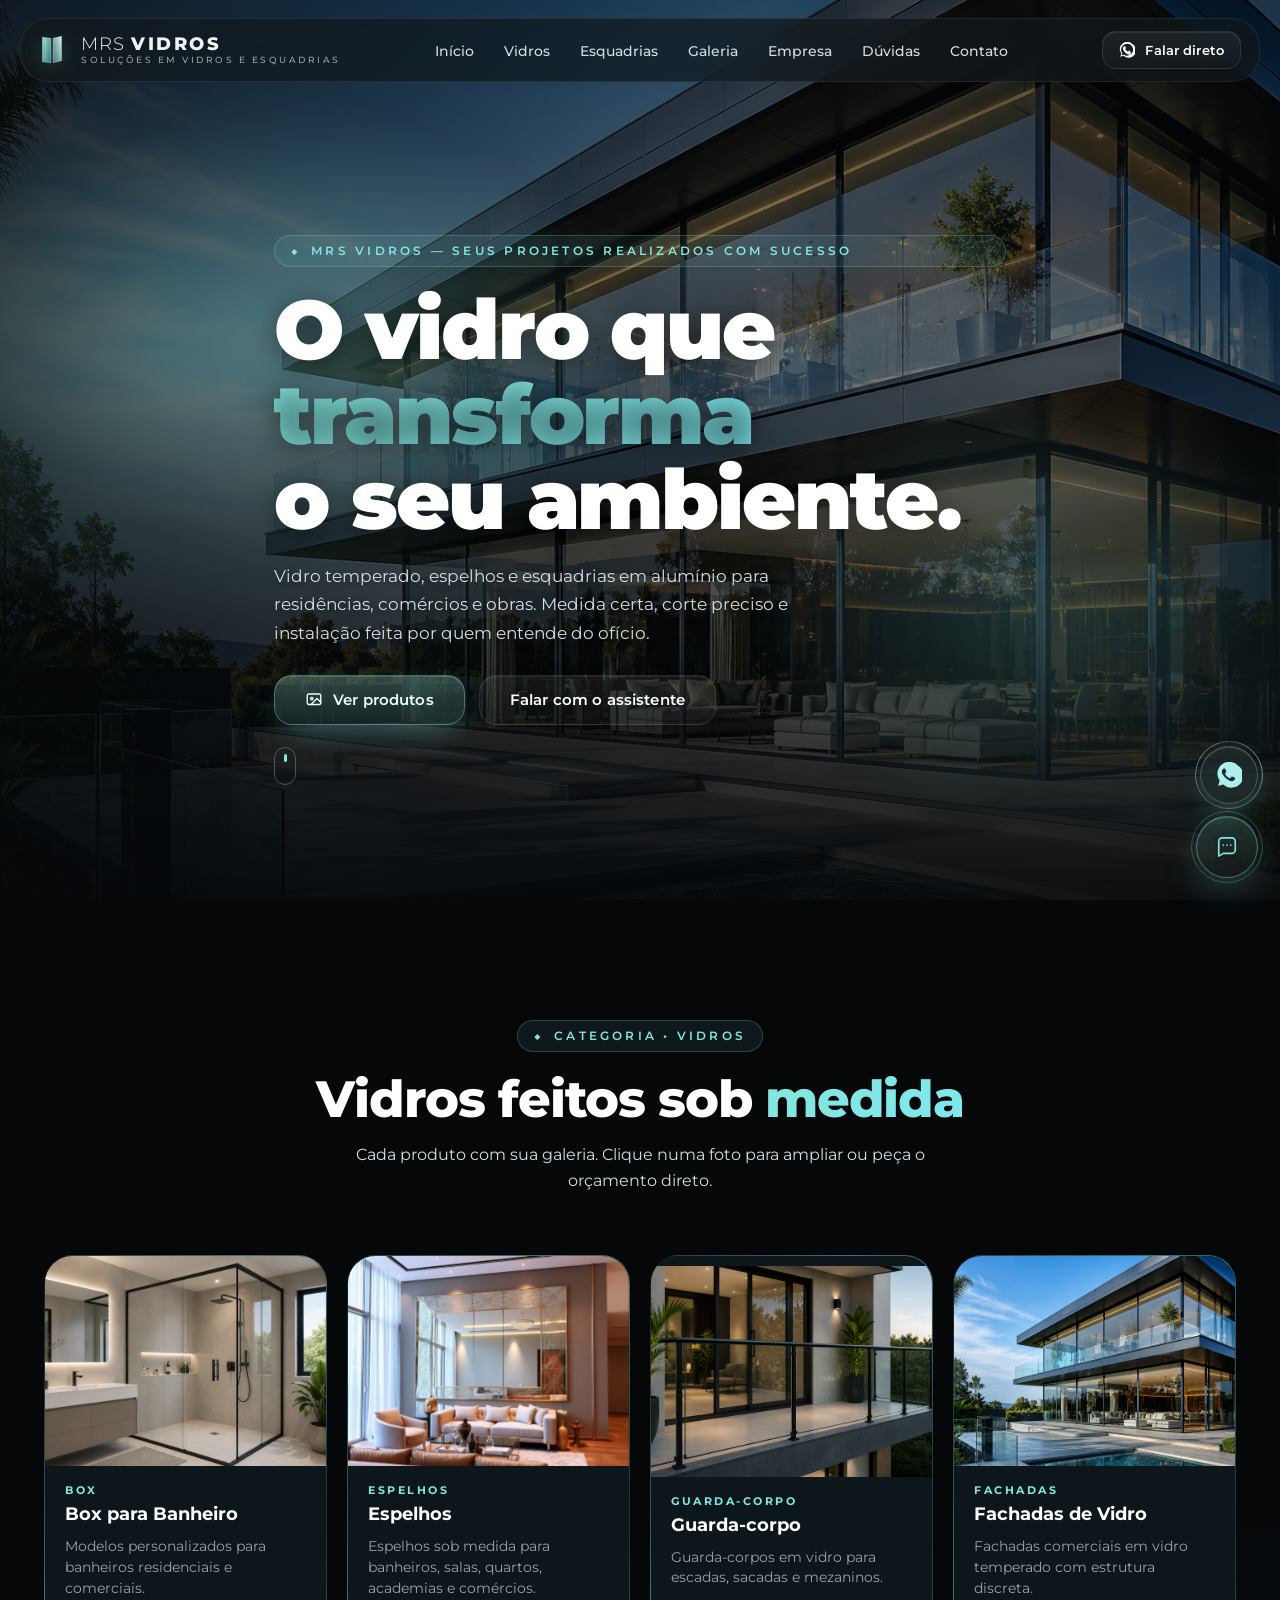
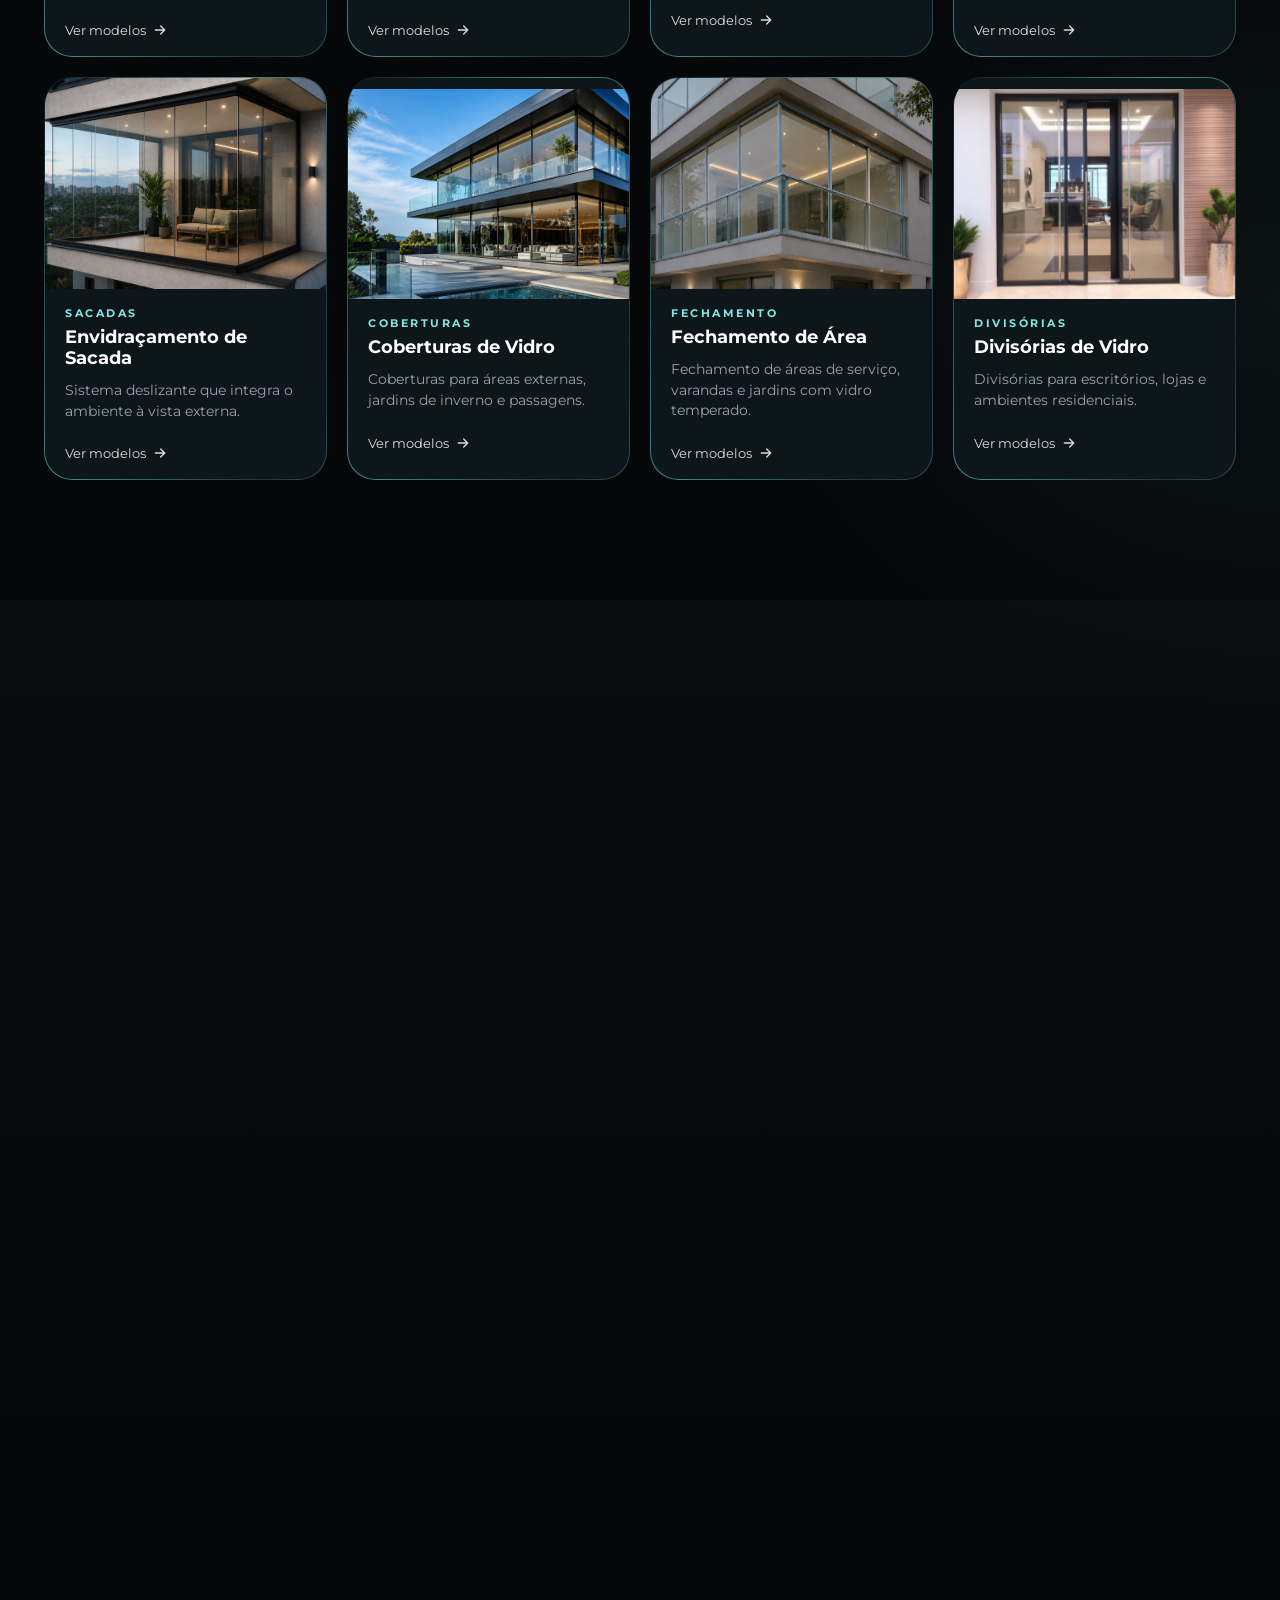
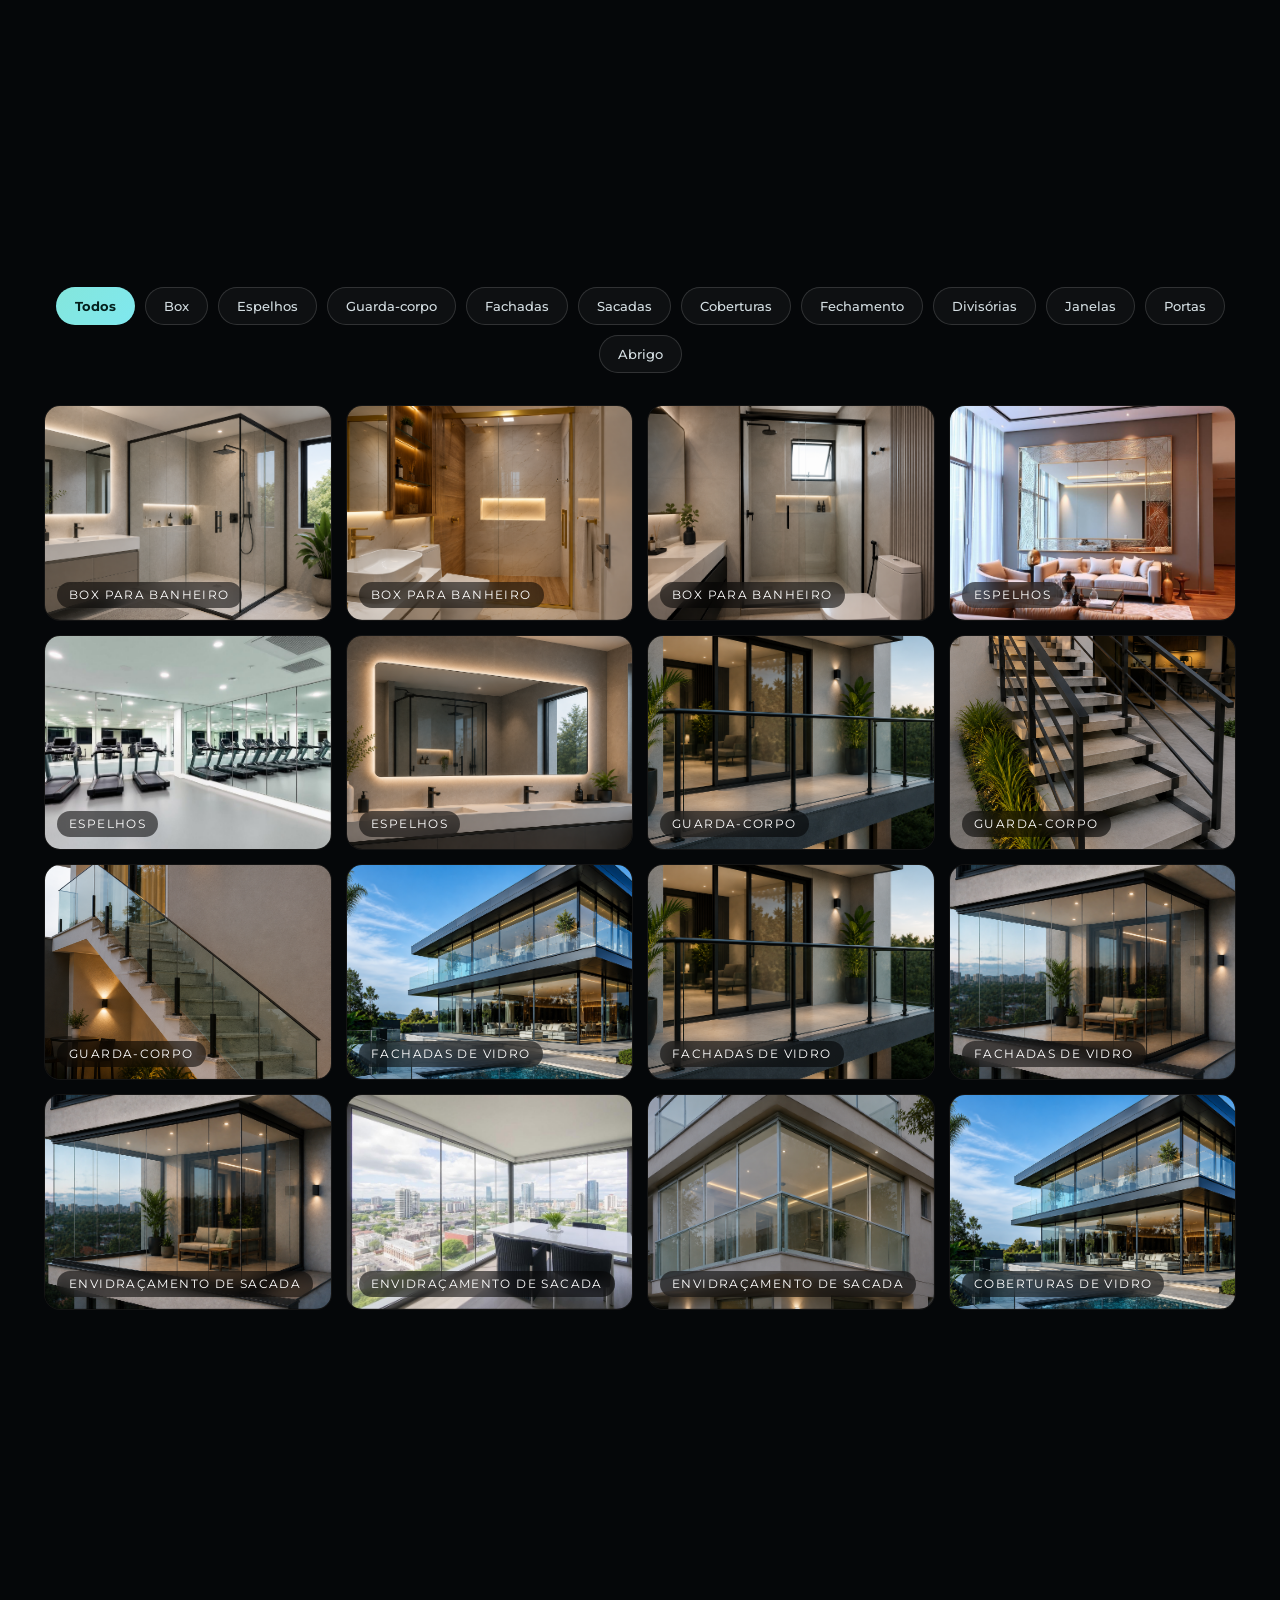
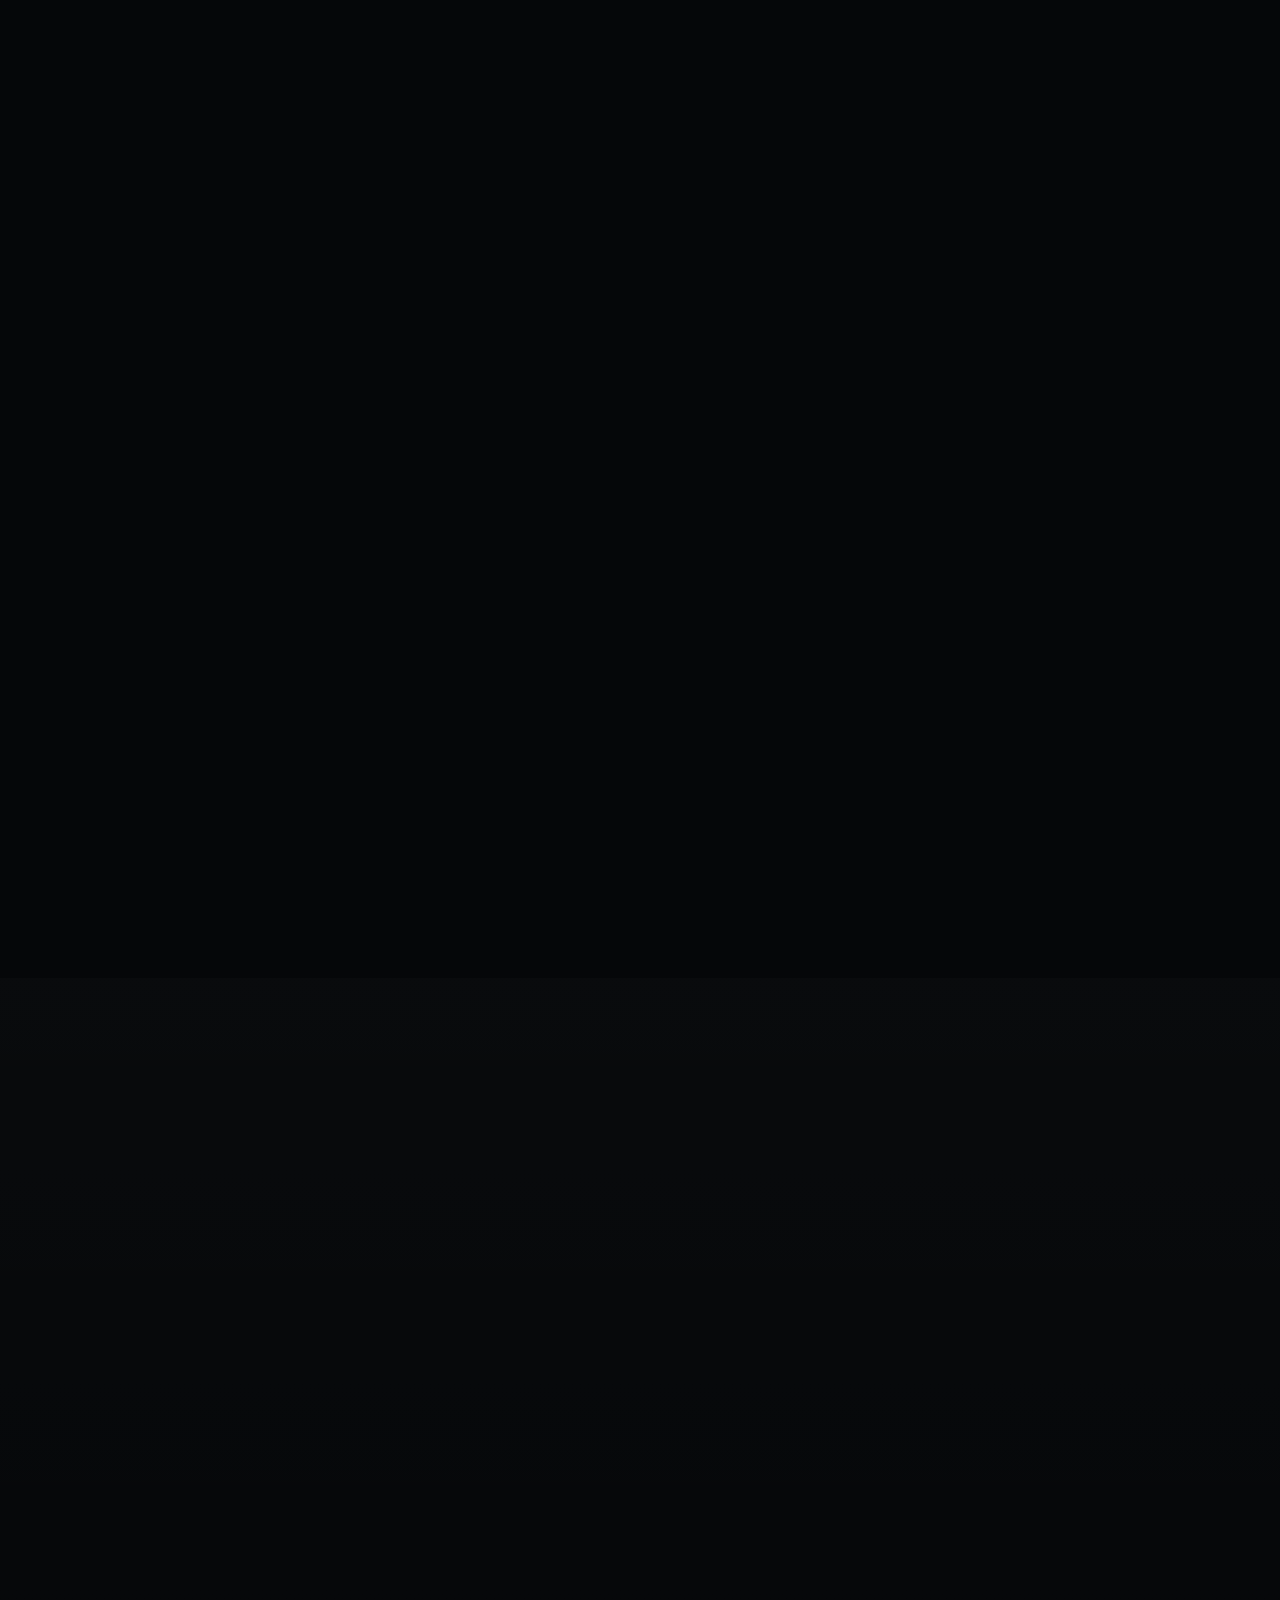
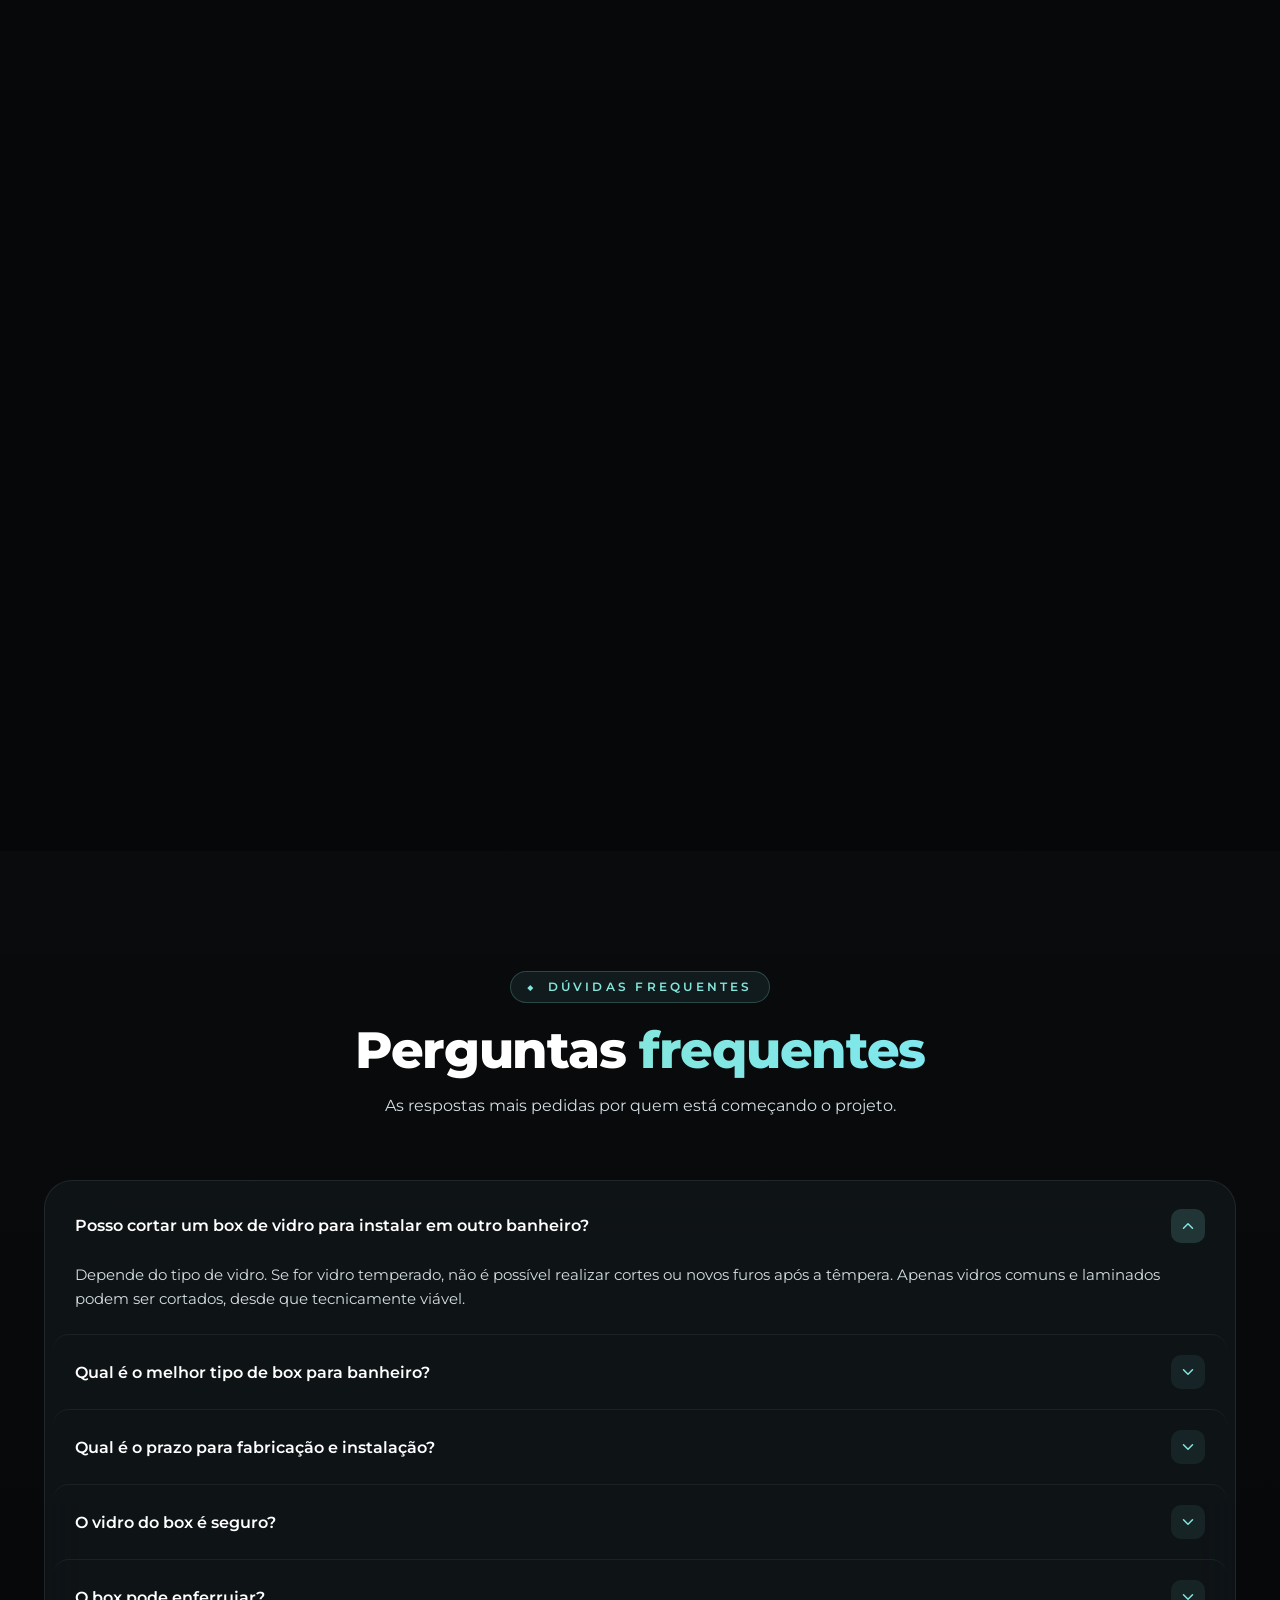
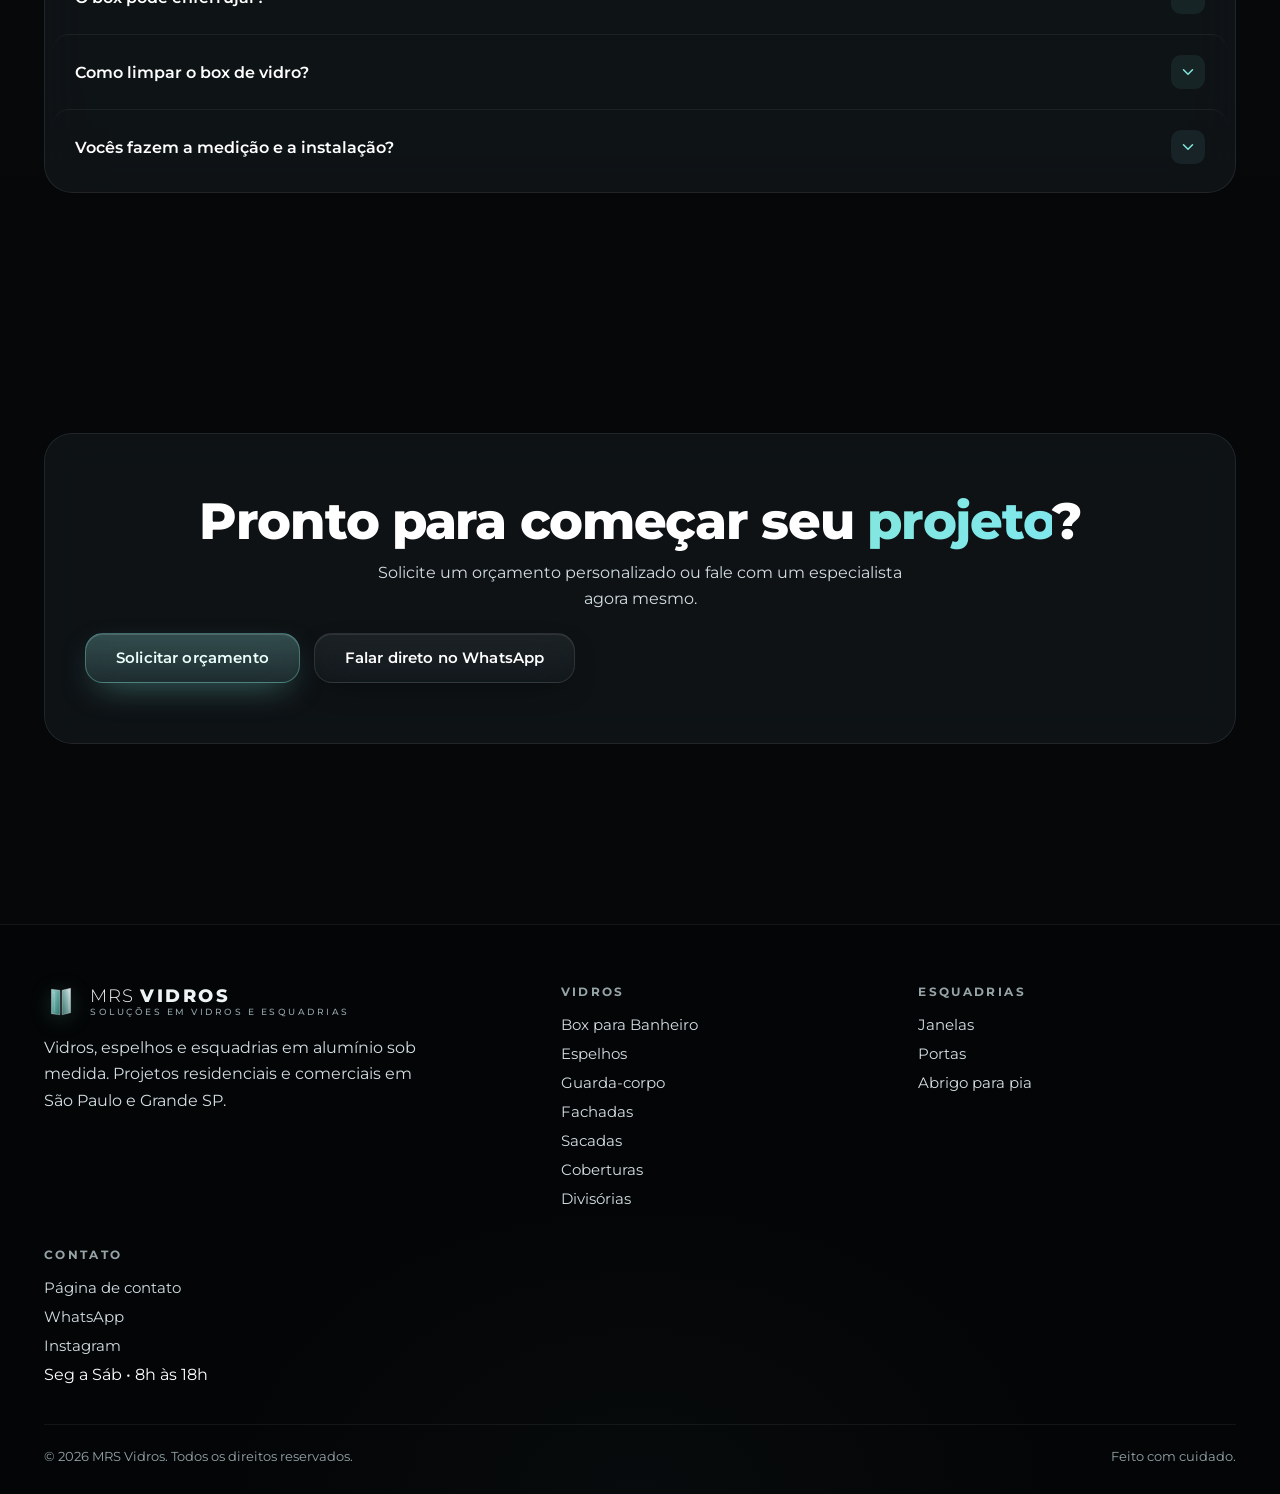
==== index.html @ 307477af "Add files via upload" ====
<!doctype html>
<html lang="pt-BR">
<head>
  <meta charset="utf-8" />
  <meta name="viewport" content="width=device-width,initial-scale=1" />
  <meta name="theme-color" content="#050709" />
  <title>MRS Vidros — Vidros, Espelhos e Esquadrias sob Medida em SP</title>
  <meta name="description" content="MRS Vidros: box de banheiro, espelhos, guarda-corpo, fachadas, sacadas, coberturas, janelas, portas e abrigo para pia. Vidro temperado e alumínio sob medida em São Paulo e Grande SP." />
  <link rel="canonical" href="/" />
  <meta name="robots" content="index,follow" />

  <!-- Open Graph -->
  <meta property="og:type" content="website" />
  <meta property="og:title" content="MRS Vidros — Vidros e Esquadrias sob Medida" />
  <meta property="og:description" content="Box, espelhos, guarda-corpo, fachadas, sacadas, coberturas, janelas, portas e abrigo para pia. Vidro temperado e alumínio sob medida em SP." />
  <meta property="og:image" content="imagens/hero.jpg" />
  <meta property="og:site_name" content="MRS Vidros" />
  <meta property="og:locale" content="pt_BR" />
  <meta name="twitter:card" content="summary_large_image" />
  <meta name="twitter:title" content="MRS Vidros — Vidros e Esquadrias sob Medida" />
  <meta name="twitter:description" content="Vidro temperado e alumínio sob medida em São Paulo." />
  <meta name="twitter:image" content="imagens/hero.jpg" />

  <link rel="preconnect" href="https://fonts.googleapis.com" />
  <link rel="preconnect" href="https://fonts.gstatic.com" crossorigin />
  <link href="https://fonts.googleapis.com/css2?family=Montserrat:wght@300;400;500;600;700;800;900&display=swap" rel="stylesheet" />
  <link rel="stylesheet" href="style.css" />

  <!-- Schema.org -->
  <script type="application/ld+json">
  {
    "@context": "https://schema.org",
    "@type": "LocalBusiness",
    "@id": "https://mrsvidros.com.br/#business",
    "name": "MRS Vidros",
    "image": "imagens/hero.jpg",
    "description": "Vidraçaria especializada em vidros temperados, espelhos e esquadrias de alumínio sob medida.",
    "url": "https://mrsvidros.com.br/",
    "telephone": "+5511981303415",
    "priceRange": "$$",
    "areaServed": [{"@type":"City","name":"São Paulo"},{"@type":"AdministrativeArea","name":"Grande São Paulo"}],
    "address": {"@type":"PostalAddress","addressLocality":"São Paulo","addressRegion":"SP","addressCountry":"BR"},
    "openingHoursSpecification": [{
      "@type":"OpeningHoursSpecification",
      "dayOfWeek":["Monday","Tuesday","Wednesday","Thursday","Friday","Saturday"],
      "opens":"08:00","closes":"18:00"
    }],
    "sameAs": ["https://www.instagram.com/vidracariamrsvidros/"]
  }
  </script>
</head>
<body>
  <!-- SVG logo reutilizável -->
  <svg width="0" height="0" style="position:absolute" aria-hidden="true">
    <defs>
      <linearGradient id="lg-glass-a" x1="0" y1="0" x2="1" y2="1">
        <stop offset="0" stop-color="#b9f0ea" stop-opacity=".9"/>
        <stop offset="1" stop-color="#4fc9bd" stop-opacity=".55"/>
      </linearGradient>
      <linearGradient id="lg-glass-b" x1="1" y1="0" x2="0" y2="1">
        <stop offset="0" stop-color="#eaf6f5" stop-opacity=".95"/>
        <stop offset="1" stop-color="#84e6dc" stop-opacity=".45"/>
      </linearGradient>
      <symbol id="mrs-mark" viewBox="0 0 64 64">
        <path d="M14 8 L30 10 L30 56 L14 54 Z" fill="url(#lg-glass-a)" stroke="rgba(255,255,255,.55)" stroke-width="1"/>
        <path d="M34 10 L50 6 L50 52 L34 56 Z" fill="url(#lg-glass-b)" stroke="rgba(255,255,255,.55)" stroke-width="1"/>
        <path d="M17 14 L20 14 L20 50" stroke="rgba(255,255,255,.35)" stroke-width="1" fill="none"/>
        <path d="M45 12 L47 12 L47 48" stroke="rgba(255,255,255,.35)" stroke-width="1" fill="none"/>
      </symbol>
    </defs>
  </svg>

  <!-- HEADER -->
  <header class="header" id="header">
    <div class="nav glass">
      <a href="#inicio" class="logo" aria-label="MRS Vidros - início">
        <svg class="logo-mark" width="34" height="34" aria-hidden="true"><use href="#mrs-mark"/></svg>
        <span class="logo-text">
          <span class="logo-main">MRS <span class="logo-strong">VIDROS</span></span>
          <span class="logo-sub">Soluções em vidros e esquadrias</span>
        </span>
      </a>
<nav aria-label="Navegação principal">
      <ul class="nav-links">
        <li><a href="#inicio">Início</a></li>
        <li><a href="#vidros">Vidros</a></li>
        <li><a href="#esquadrias">Esquadrias</a></li>
        <li><a href="#galeria">Galeria</a></li>
        <li><a href="#empresa">Empresa</a></li>
        <li><a href="#faq">Dúvidas</a></li>
        <li><a href="contato.html">Contato</a></li>
      </ul>
</nav>
      <a href="https://wa.me/5511981303415" target="_blank" rel="noopener" class="btn btn-ghost btn-halo btn-sm nav-cta" data-wa-direct aria-label="Falar direto no WhatsApp">
        <svg width="16" height="16" viewBox="0 0 24 24" fill="currentColor" aria-hidden="true"><path d="M20.5 3.5A11 11 0 0 0 3.4 17.3L2 22l4.9-1.3A11 11 0 1 0 20.5 3.5Zm-8.5 17a9 9 0 0 1-4.6-1.3l-.3-.2-2.9.8.8-2.8-.2-.3A9 9 0 1 1 12 20.5Zm5.2-6.7c-.3-.1-1.7-.8-1.9-.9s-.4-.2-.6.1-.7.9-.9 1.1-.3.1-.6 0a7.4 7.4 0 0 1-3.7-3.2c-.3-.5.3-.5.8-1.5.1-.2 0-.4 0-.6l-.9-2c-.2-.5-.5-.5-.7-.5H8a1.2 1.2 0 0 0-.9.4A3.7 3.7 0 0 0 6 10.2a6.5 6.5 0 0 0 1.3 3.4 14.7 14.7 0 0 0 5.6 4.9 6.5 6.5 0 0 0 3 .6 2.7 2.7 0 0 0 1.8-1.3 2.2 2.2 0 0 0 .2-1.3c-.1-.1-.3-.2-.7-.4Z"/></svg>
        Falar direto
      </a>
      <button
  class="menu-btn glass"
  id="menuBtn"
  aria-label="Abrir menu"
  aria-controls="drawer"
  aria-expanded="false">
        <svg width="22" height="22" viewBox="0 0 24 24" fill="none" stroke="currentColor" stroke-width="1.8" stroke-linecap="round"><path d="M4 7h16M4 12h16M4 17h16"/></svg>
      </button>
    </div>
  </header>

  <!-- DRAWER MOBILE -->
  <div class="overlay" id="overlay"></div>
  <aside class="drawer" id="drawer" aria-hidden="true">
    <div class="drawer-head">
      <div class="logo">
        <svg class="logo-mark" width="34" height="34" aria-hidden="true"><use href="#mrs-mark"/></svg>
        <span class="logo-text">
          <span class="logo-main">MRS <span class="logo-strong">VIDROS</span></span>
          <span class="logo-sub">Soluções em vidros e esquadrias</span>
        </span>
      </div>
      <button class="drawer-close" id="drawerClose" aria-label="Fechar menu">
        <svg width="22" height="22" viewBox="0 0 24 24" fill="none" stroke="currentColor" stroke-width="2" stroke-linecap="round"><path d="M6 6l12 12M18 6L6 18"/></svg>
      </button>
    </div>
    <nav>
      <a href="#inicio">
        <svg width="20" height="20" viewBox="0 0 24 24" fill="none" stroke="currentColor" stroke-width="1.7" stroke-linecap="round" stroke-linejoin="round"><path d="M3 10.5L12 3l9 7.5"/><path d="M5 9.5V21h14V9.5"/></svg>
        Início
      </a>
      <a href="#vidros">
        <svg width="20" height="20" viewBox="0 0 24 24" fill="none" stroke="currentColor" stroke-width="1.7" stroke-linecap="round" stroke-linejoin="round"><rect x="3" y="4" width="18" height="14" rx="2"/><path d="M3 11h18"/><path d="M12 4v14"/></svg>
        Vidros
      </a>
      <a href="#esquadrias">
        <svg width="20" height="20" viewBox="0 0 24 24" fill="none" stroke="currentColor" stroke-width="1.7" stroke-linecap="round" stroke-linejoin="round"><rect x="4" y="3" width="16" height="18" rx="1.5"/><path d="M4 12h16"/><path d="M12 3v18"/></svg>
        Esquadrias de Alumínio
      </a>
      <a href="#galeria">
        <svg width="20" height="20" viewBox="0 0 24 24" fill="none" stroke="currentColor" stroke-width="1.7" stroke-linecap="round" stroke-linejoin="round"><rect x="3" y="3" width="18" height="18" rx="2"/><circle cx="9" cy="10" r="1.6"/><path d="M21 15l-5-5-8 8"/></svg>
        Galeria
      </a>
      <a href="#empresa">
        <svg width="20" height="20" viewBox="0 0 24 24" fill="none" stroke="currentColor" stroke-width="1.7" stroke-linecap="round" stroke-linejoin="round"><path d="M3 21h18"/><path d="M5 21V7l7-4 7 4v14"/><path d="M9 21v-6h6v6"/></svg>
        Empresa
      </a>
      <a href="#faq">
        <svg width="20" height="20" viewBox="0 0 24 24" fill="none" stroke="currentColor" stroke-width="1.7" stroke-linecap="round" stroke-linejoin="round"><circle cx="12" cy="12" r="9"/><path d="M9.5 9a2.5 2.5 0 1 1 3.5 2.3c-.8.4-1 .9-1 1.7"/><path d="M12 17h.01"/></svg>
        Dúvidas frequentes
      </a>
      <a href="contato.html">
        <svg width="20" height="20" viewBox="0 0 24 24" fill="none" stroke="currentColor" stroke-width="1.7" stroke-linecap="round" stroke-linejoin="round"><path d="M4 6h16v12H4z"/><path d="M4 6l8 7 8-7"/></svg>
        Contato
      </a>
      <a href="https://wa.me/5511981303415" target="_blank" rel="noopener" data-wa-direct class="drawer-cta">
        <svg width="20" height="20" viewBox="0 0 24 24" fill="currentColor" aria-hidden="true"><path d="M20.5 3.5A11 11 0 0 0 3.4 17.3L2 22l4.9-1.3A11 11 0 1 0 20.5 3.5Zm-3.3 12.7c-.3.8-1.7 1.5-2.4 1.5a5.8 5.8 0 0 1-2.7-.6 14 14 0 0 1-5.4-4.8 6.2 6.2 0 0 1-1.3-3.3 3.5 3.5 0 0 1 1.1-2.6 1.2 1.2 0 0 1 .8-.4h.6c.2 0 .5 0 .7.5s.9 2.1.9 2.3 0 .3 0 .5-.2.3-.4.5-.6.7-.7.9 0 .5.1.6a8.8 8.8 0 0 0 1.7 2.1 8 8 0 0 0 2.4 1.5c.3.2.5.1.7-.1s.8-.9 1-1.2.4-.3.7-.2 1.8.8 2.1 1 .5.3.6.4.1.7-.2 1.4Z"/></svg>
        Falar direto no WhatsApp
      </a>
    </nav>
    <div class="drawer-foot">Seg a Sáb • 8h às 18h</div>
  </aside>

  <main>
    <!-- HERO -->
    <section id="inicio" class="hero-fs">
      <div class="hero-bg">
        <img src="imagens/hero.jpg" alt="Fachada em vidro MRS Vidros" fetchpriority="high"
 loading="eager" />

        <div class="hero-scrim"></div>
        <div class="hero-glow"></div>
      </div>
      <div class="container hero-content">
        <span class="tag reveal"><span class="diamond">◆</span>MRS Vidros — Seus projetos realizados com sucesso</span>
        <h1 class="reveal">
          O vidro que <span class="gradient-text">transforma</span><br/>
          o seu ambiente.
        </h1>
        <p class="reveal">
          Vidro temperado, espelhos e esquadrias em alumínio para residências, comércios e obras.
          Medida certa, corte preciso e instalação feita por quem entende do ofício.
        </p>
        <div class="cta-row reveal">
          <a href="#vidros" class="btn btn-primary btn-halo">
            <svg width="18" height="18" viewBox="0 0 24 24" fill="none" stroke="currentColor" stroke-width="1.8" stroke-linecap="round" stroke-linejoin="round"><rect x="3" y="4" width="18" height="14" rx="2"/><circle cx="9" cy="10" r="1.6"/><path d="M21 15l-5-5-8 8"/></svg>
            Ver produtos
          </a>
          <button type="button" class="btn btn-ghost btn-halo" data-open-assistant>Falar com o assistente</button>
        </div>
        <div class="hero-scroll"><span></span></div>
      </div>
    </section>

    <!-- VIDROS -->
    <section id="vidros" class="section">
      <div class="container">
        <div class="section-head reveal">
          <span class="tag"><span class="diamond">◆</span>Categoria • Vidros</span>
          <h2>Vidros feitos sob <span class="gradient-text">medida</span></h2>
          <p>Cada produto com sua galeria. Clique numa foto para ampliar ou peça o orçamento direto.</p>
        </div>
        <div class="cat-grid" id="vidrosGrid"></div>
      </div>
    </section>

    <!-- ESQUADRIAS -->
    <section id="esquadrias" class="section section-alt">
      <div class="container">
        <div class="section-head reveal">
          <span class="tag"><span class="diamond">◆</span>Categoria • Esquadrias de Alumínio</span>
          <h2>Esquadrias em <span class="gradient-text">alumínio</span></h2>
          <p>Portas, janelas e abrigo para pia. Perfis reforçados, acabamento cuidadoso e boa vedação.</p>
        </div>
        <div class="cat-grid" id="esquadriasGrid"></div>
      </div>
    </section>

    <!-- GALERIA -->
    <section id="galeria" class="section">
      <div class="container">
        <div class="section-head reveal">
          <span class="tag"><span class="diamond">◆</span>Galeria</span>
          <h2>Nossos <span class="gradient-text">projetos</span></h2>
          <p>Filtre por categoria. Toque em qualquer imagem para abrir em tela cheia, com zoom e navegação por swipe.</p>
        </div>
        <div class="filter-bar" id="filterBar"></div>
        <div class="gallery-grid" id="galleryGrid"></div>
      </div>
    </section>

    <!-- EMPRESA -->
    <section id="empresa" class="section section-alt">
      <div class="container">
        <div class="section-head reveal">
          <span class="tag"><span class="diamond">◆</span>A Empresa</span>
          <h2>Uma vidraçaria de <span class="gradient-text">verdade</span></h2>
        </div>
        <div class="about-lead reveal">
          <p>A MRS Vidros é uma empresa familiar que trabalha com vidro e alumínio há muitos anos. O nosso diferencial é simples: atendimento próximo, medida certa e instalação bem feita. Cada projeto passa pelas mãos de quem entende do ofício.</p>
          <p>Atendemos residências, comércios, apartamentos e obras. Do box do banheiro ao envidraçamento da sacada, cuidamos de todo o processo — da visita técnica até a entrega final.</p>
        </div>
        <div class="about-grid">
          <div class="about-card glass reveal">
            <div class="icon"><svg width="24" height="24" viewBox="0 0 24 24" fill="none" stroke="currentColor" stroke-width="1.6" stroke-linecap="round" stroke-linejoin="round"><path d="M12 3l8 3v6c0 5-3.5 8.3-8 9-4.5-.7-8-4-8-9V6l8-3z"/></svg></div>
            <h3>Experiência de ofício</h3>
            <p>Muitos anos cortando, ajustando e instalando vidro na prática. É essa mão que faz a diferença.</p>
          </div>
          <div class="about-card glass reveal">
            <div class="icon"><svg width="24" height="24" viewBox="0 0 24 24" fill="none" stroke="currentColor" stroke-width="1.6" stroke-linecap="round" stroke-linejoin="round"><circle cx="12" cy="9" r="6"/><path d="M8.2 13.5L7 22l5-3 5 3-1.2-8.5"/></svg></div>
            <h3>Acabamento cuidadoso</h3>
            <p>Corte preciso, lapidação bem feita e ajuste fino no local. Sem sobras, sem improviso.</p>
          </div>
          <div class="about-card glass reveal">
            <div class="icon"><svg width="24" height="24" viewBox="0 0 24 24" fill="none" stroke="currentColor" stroke-width="1.6" stroke-linecap="round" stroke-linejoin="round"><path d="M3 12h4l3-9 4 18 3-9h4"/></svg></div>
            <h3>Atendimento direto</h3>
            <p>Você fala com quem faz. Sem intermediários e sem promessa que não conseguimos cumprir.</p>
          </div>
        </div>
      </div>
    </section>

    <!-- CENTRAL DE ATENDIMENTO -->
    <section id="central" class="section">
      <div class="container">
        <div class="section-head reveal">
          <span class="tag"><span class="diamond">◆</span>Central de Atendimento</span>
          <h2>Fale com a 
<span class="gradient-text">MRS Vidros</span></h2>
          <p>Escolha o canal que preferir. Respondemos rápido em todos eles.</p>
        </div>
        <div class="channels-grid">
          <a href="https://wa.me/5511981303415" target="_blank" rel="noopener" class="channel-card glass reveal" data-wa-direct>
            <div class="channel-ic wa"><svg width="26" height="26" viewBox="0 0 24 24" fill="currentColor"><path d="M20.5 3.5A11 11 0 0 0 3.4 17.3L2 22l4.9-1.3A11 11 0 1 0 20.5 3.5Zm-3.3 12.7c-.3.8-1.7 1.5-2.4 1.5a5.8 5.8 0 0 1-2.7-.6 14 14 0 0 1-5.4-4.8 6.2 6.2 0 0 1-1.3-3.3 3.5 3.5 0 0 1 1.1-2.6 1.2 1.2 0 0 1 .8-.4h.6c.2 0 .5 0 .7.5s.9 2.1.9 2.3 0 .3 0 .5-.2.3-.4.5-.6.7-.7.9 0 .5.1.6a8.8 8.8 0 0 0 1.7 2.1 8 8 0 0 0 2.4 1.5c.3.2.5.1.7-.1s.8-.9 1-1.2.4-.3.7-.2 1.8.8 2.1 1 .5.3.6.4.1.7-.2 1.4Z"/></svg></div>
            <h4>WhatsApp</h4>
            <p>(11) 98130-3415</p>
            <span class="channel-cta">Conversar agora →</span>
          </a>
          <a href="tel:+5511981303415" class="channel-card glass reveal">
            <div class="channel-ic ph"><svg width="24" height="24" viewBox="0 0 24 24" fill="none" stroke="currentColor" stroke-width="1.7" stroke-linecap="round" stroke-linejoin="round"><path d="M22 16.9v3a2 2 0 0 1-2.2 2 20 20 0 0 1-8.6-3 20 20 0 0 1-6-6 20 20 0 0 1-3-8.6A2 2 0 0 1 4.1 2h3a2 2 0 0 1 2 1.7 13 13 0 0 0 .7 2.8 2 2 0 0 1-.4 2.1L8 10a16 16 0 0 0 6 6l1.4-1.4a2 2 0 0 1 2.1-.4 13 13 0 0 0 2.8.7 2 2 0 0 1 1.7 2z"/></svg></div>
            <h4>Telefone</h4>
            <p>(11) 98130-3415</p>
            <span class="channel-cta">Ligar agora →</span>
          </a>
          <a href="https://www.instagram.com/vidracariamrsvidros/" target="_blank" rel="noopener" class="channel-card glass reveal">
            <div class="channel-ic ig"><svg width="24" height="24" viewBox="0 0 24 24" fill="none" stroke="currentColor" stroke-width="1.7"><rect x="3" y="3" width="18" height="18" rx="5"/><circle cx="12" cy="12" r="4"/><circle cx="17.5" cy="6.5" r="1" fill="currentColor"/></svg></div>
            <h4>Instagram</h4>
            <p>@vidracariamrsvidros</p>
            <span class="channel-cta">Visitar perfil →</span>
          </a>
          <a href="mailto:" data-email-link class="channel-card glass reveal">
            <div class="channel-ic em"><svg width="24" height="24" viewBox="0 0 24 24" fill="none" stroke="currentColor" stroke-width="1.7" stroke-linecap="round" stroke-linejoin="round"><rect x="3" y="5" width="18" height="14" rx="2"/><path d="M3 7l9 6 9-6"/></svg></div>
            <h4>E-mail</h4>
            <p data-email-text>—</p>
            <span class="channel-cta">Enviar mensagem →</span>
          </a>
        </div>
      </div>
    </section>

    <!-- FAQ -->
    <section id="faq" class="section section-alt">
      <div class="container">
        <div class="section-head reveal">
          <span class="tag"><span class="diamond">◆</span>Dúvidas frequentes</span>
          <h2>Perguntas <span class="gradient-text">frequentes</span></h2>
          <p>As respostas mais pedidas por quem está começando o projeto.</p>
        </div>
        <div class="faq-list glass reveal" id="faqList"></div>
      </div>
    </section>

    <!-- CTA FINAL -->
    <section class="section cta-section">
      <div class="container narrow">
        <div class="cta-card glass reveal">
          <h2>Pronto para começar seu <span class="gradient-text">projeto</span>?</h2>
          <p>Solicite um orçamento personalizado ou fale com um especialista agora mesmo.</p>
          <div class="cta-row hero-buttons">
           <button type="button" class="btn btn-primary btn-halo" data-open-assistant>
    Solicitar orçamento
</button>
            <a href="https://wa.me/5511981303415" target="_blank" rel="noopener" class="btn btn-ghost btn-halo" data-wa-direct>Falar direto no WhatsApp</a>
          </div>
        </div>
      </div>
    </section>

    <!-- FOOTER -->
    <footer class="footer">
      <div class="container">
        <div class="footer-grid">
          <div>
            <div class="logo" style="margin-bottom:16px">
              <svg class="logo-mark" width="34" height="34" aria-hidden="true"><use href="#mrs-mark"/></svg>
              <span class="logo-text">
                <span class="logo-main">MRS <span class="logo-strong">VIDROS</span></span>
                <span class="logo-sub">Soluções em vidros e esquadrias</span>
              </span>
            </div>
            <p style="max-width:380px">Vidros, espelhos e esquadrias em alumínio sob medida. Projetos residenciais e comerciais em São Paulo e Grande SP.</p>
          </div>
          <div>
            <h5>Vidros</h5>
            <ul>
              <li><a href="#vidros">Box para Banheiro</a></li>
              <li><a href="#vidros">Espelhos</a></li>
              <li><a href="#vidros">Guarda-corpo</a></li>
              <li><a href="#vidros">Fachadas</a></li>
              <li><a href="#vidros">Sacadas</a></li>
              <li><a href="#vidros">Coberturas</a></li>
              <li><a href="#vidros">Divisórias</a></li>
            </ul>
          </div>
          <div>
            <h5>Esquadrias</h5>
            <ul>
              <li><a href="#esquadrias">Janelas</a></li>
              <li><a href="#esquadrias">Portas</a></li>
              <li><a href="#esquadrias">Abrigo para pia</a></li>
            </ul>
          </div>
          <div>
            <h5>Contato</h5>
            <ul>
              <li><a href="contato.html">Página de contato</a></li>
              <li><a href="https://wa.me/5511981303415" target="_blank" rel="noopener" data-wa-direct>WhatsApp</a></li>
              <li><a href="https://www.instagram.com/vidracariamrsvidros/" target="_blank" rel="noopener">Instagram</a></li>
              <li>Seg a Sáb • 8h às 18h</li>
            </ul>
          </div>
        </div>
        <div class="footer-bottom">
          <span>© <span id="year"></span> MRS Vidros. Todos os direitos reservados.</span>
          <span>Feito com cuidado.</span>
        </div>
      </div>
    </footer>
  </main>

  <!-- FAB WhatsApp direto -->
  <a href="https://wa.me/5511981303415" target="_blank" rel="noopener" class="fab-wa" data-wa-direct aria-label="Falar direto no WhatsApp">
<span class="fab-ring"></span>
    <svg width="26" height="26" viewBox="0 0 24 24" fill="currentColor"><path d="M20.5 3.5A11 11 0 0 0 3.4 17.3L2 22l4.9-1.3A11 11 0 1 0 20.5 3.5Zm-3.3 12.7c-.3.8-1.7 1.5-2.4 1.5a5.8 5.8 0 0 1-2.7-.6 14 14 0 0 1-5.4-4.8 6.2 6.2 0 0 1-1.3-3.3 3.5 3.5 0 0 1 1.1-2.6 1.2 1.2 0 0 1 .8-.4h.6c.2 0 .5 0 .7.5s.9 2.1.9 2.3 0 .3 0 .5-.2.3-.4.5-.6.7-.7.9 0 .5.1.6a8.8 8.8 0 0 0 1.7 2.1 8 8 0 0 0 2.4 1.5c.3.2.5.1.7-.1s.8-.9 1-1.2.4-.3.7-.2 1.8.8 2.1 1 .5.3.6.4.1.7-.2 1.4Z"/></svg>
  </a>

  <!-- FAB Assistente -->
  <button class="fab-glass" id="fabAssistant" aria-label="Abrir assistente">
    <span class="fab-ring"></span>
    <svg width="22" height="22" viewBox="0 0 24 24" fill="none" stroke="currentColor" stroke-width="1.8" stroke-linecap="round" stroke-linejoin="round"><path d="M21 15a4 4 0 0 1-4 4H8l-5 3V6a4 4 0 0 1 4-4h10a4 4 0 0 1 4 4z"/><path d="M8 10h.01M12 10h.01M16 10h.01"/></svg>
  </button>

  <button class="to-top" id="toTop" aria-label="Voltar ao topo">
    <svg width="20" height="20" viewBox="0 0 24 24" fill="none" stroke="currentColor" stroke-width="2" stroke-linecap="round" stroke-linejoin="round"><path d="M12 19V5M5 12l7-7 7 7"/></svg>
  </button>

  <!-- MOBILE BOTTOM BAR -->
  <nav class="mobile-bar glass" id="mobileBar" aria-label="Navegação rápida">
    <a href="#inicio">
      <svg width="22" height="22" viewBox="0 0 24 24" fill="none" stroke="currentColor" stroke-width="1.7" stroke-linecap="round" stroke-linejoin="round"><path d="M3 10.5L12 3l9 7.5"/><path d="M5 9.5V21h14V9.5"/></svg>
      <span>Início</span>
    </a>
    <a href="#vidros">
      <svg width="22" height="22" viewBox="0 0 24 24" fill="none" stroke="currentColor" stroke-width="1.7" stroke-linecap="round" stroke-linejoin="round"><rect x="3" y="3" width="7" height="7" rx="1.5"/><rect x="14" y="3" width="7" height="7" rx="1.5"/><rect x="3" y="14" width="7" height="7" rx="1.5"/><rect x="14" y="14" width="7" height="7" rx="1.5"/></svg>
      <span>Produtos</span>
    </a>
    <a href="https://wa.me/5511981303415" target="_blank" rel="noopener" data-wa-direct class="mobile-bar-wa">
      <svg width="22" height="22" viewBox="0 0 24 24" fill="currentColor"><path d="M20.5 3.5A11 11 0 0 0 3.4 17.3L2 22l4.9-1.3A11 11 0 1 0 20.5 3.5Zm-3.3 12.7c-.3.8-1.7 1.5-2.4 1.5a5.8 5.8 0 0 1-2.7-.6 14 14 0 0 1-5.4-4.8 6.2 6.2 0 0 1-1.3-3.3 3.5 3.5 0 0 1 1.1-2.6 1.2 1.2 0 0 1 .8-.4h.6c.2 0 .5 0 .7.5s.9 2.1.9 2.3 0 .3 0 .5-.2.3-.4.5-.6.7-.7.9 0 .5.1.6a8.8 8.8 0 0 0 1.7 2.1 8 8 0 0 0 2.4 1.5c.3.2.5.1.7-.1s.8-.9 1-1.2.4-.3.7-.2 1.8.8 2.1 1 .5.3.6.4.1.7-.2 1.4Z"/></svg>
      <span>WhatsApp</span>
    </a>
  </nav>

  <!-- ASSISTANT WIDGET -->
  <div class="assistant" id="assistant" aria-hidden="true">
    <div class="assistant-head">
      <div class="assistant-title">
        <span class="dot"></span>
        <div>
          <strong>Assistente MRS</strong>
          <small>Responde na hora</small>
        </div>
      </div>
      <button class="assistant-close" id="assistantClose" aria-label="Fechar">
        <svg width="18" height="18" viewBox="0 0 24 24" fill="none" stroke="currentColor" stroke-width="2" stroke-linecap="round"><path d="M6 6l12 12M18 6L6 18"/></svg>
      </button>
    </div>
    <div class="assistant-body" id="assistantBody"></div>
  </div>

  <!-- PICKER MODAL -->
  <div class="modal" id="pickerModal" aria-hidden="true">
    <div class="modal-backdrop" data-close-picker></div>
    <div
  class="modal-card glass"
  role="dialog"
  aria-modal="true"
  aria-labelledby="pickerTitle">
      <div class="modal-head">
        <div>
          <span class="tag"><span class="diamond">◆</span><span id="pickerTag">Escolha o modelo</span></span>
          <h3 id="pickerTitle">Escolha o modelo</h3>
        </div>
        <button class="assistant-close" data-close-picker aria-label="Fechar">
          <svg width="18" height="18" viewBox="0 0 24 24" fill="none" stroke="currentColor" stroke-width="2" stroke-linecap="round"><path d="M6 6l12 12M18 6L6 18"/></svg>
        </button>
      </div>
      <div class="picker-body" id="pickerBody"></div>
    </div>
  </div>

  <!-- BRIEFING MODAL -->
  <div class="modal" id="briefingModal" aria-hidden="true">
    <div class="modal-backdrop" data-close-modal></div>
    <div
  class="modal-card glass"
  role="dialog"
  aria-modal="true"
  aria-labelledby="briefingTitle">
      <div class="modal-head">
        <div>
          <span class="tag"><span class="diamond">◆</span><span id="briefingTag">Orçamento</span></span>
          <h3 id="briefingTitle">Orçamento</h3>
        </div>
        <button class="assistant-close" data-close-modal aria-label="Fechar">
          <svg width="18" height="18" viewBox="0 0 24 24" fill="none" stroke="currentColor" stroke-width="2" stroke-linecap="round"><path d="M6 6l12 12M18 6L6 18"/></svg>
        </button>
      </div>
      <form id="briefingForm" class="briefing-form"></form>
    </div>
  </div>

  <!-- LIGHTBOX -->
  <div class="lightbox" id="lightbox" aria-hidden="true">
    <button class="lb-close" data-lb-close aria-label="Fechar">
      <svg width="24" height="24" viewBox="0 0 24 24" fill="none" stroke="currentColor" stroke-width="2" stroke-linecap="round"><path d="M6 6l12 12M18 6L6 18"/></svg>
    </button>
    <button class="lb-arrow prev" data-lb-prev aria-label="Anterior">
      <svg width="28" height="28" viewBox="0 0 24 24" fill="none" stroke="currentColor" stroke-width="2" stroke-linecap="round" stroke-linejoin="round"><path d="M19 12H5M11 18l-6-6 6-6"/></svg>
    </button>
    <button class="lb-arrow next" data-lb-next aria-label="Próxima">
      <svg width="28" height="28" viewBox="0 0 24 24" fill="none" stroke="currentColor" stroke-width="2" stroke-linecap="round" stroke-linejoin="round"><path d="M5 12h14M13 6l6 6-6 6"/></svg>
    </button>
    <div class="lb-stage" id="lbStage">
      <img id="lbImg" alt="" />
    </div>
    <div class="lb-caption" id="lbCaption"></div>
  </div>

  <script src="script.js"></script>
</body>
</html>
---- style.css ----
/* ============================================
   MRS VIDROS — Premium Glassmorphism Design
   ============================================ */

:root {
  --bg: #050709;
  --bg-soft: #081015;
  --bg-elev: #0c161b;
  --glass: rgba(18, 24, 27, 0.72);
  --glass-strong: rgba(24, 32, 36, 0.85);
  --glass-border: rgba(255, 255, 255, 0.08);
  --glass-border-strong: rgba(255, 255, 255, 0.14);
  --primary: #84e6dc;
  --primary-2: #7fe8ef;
  --primary-dark: #4fc9bd;
  --fg: #ffffff;
  --soft: #d4dee2;
  --muted: #96a4a8;
  --line: rgba(255, 255, 255, 0.06);
  --shadow-soft: 0 20px 60px -20px rgba(0, 0, 0, 0.5);
  --shadow-glow: 0 30px 80px -30px rgba(132, 230, 220, 0.25);
  --radius: 20px;
  --radius-lg: 28px;
  --radius-sm: 12px;
}

*, *::before, *::after { box-sizing: border-box; margin: 0; padding: 0; }
html { scroll-behavior: smooth; -webkit-text-size-adjust: 100%; }
body {
  font-family: "Montserrat", system-ui, -apple-system, sans-serif;
  background: var(--bg);
  color: var(--fg);
  -webkit-font-smoothing: antialiased;
  overflow-x: hidden;
  min-height: 100vh;
  background-image:
    radial-gradient(1000px 600px at 10% -10%, rgba(132, 230, 220, 0.08), transparent 60%),
    radial-gradient(900px 700px at 100% 20%, rgba(127, 232, 239, 0.05), transparent 60%),
    radial-gradient(700px 500px at 50% 100%, rgba(132, 230, 220, 0.04), transparent 60%);
}
img { max-width: 100%; display: block; }
a { color: inherit; text-decoration: none; }
button { font: inherit; color: inherit; background: none; border: none; cursor: pointer; }
input, select, textarea { font: inherit; color: inherit; }

h1, h2, h3, h4 { font-weight: 800; letter-spacing: -0.025em; line-height: 1.05; }
h1 { font-size: clamp(2.6rem, 7vw, 5.2rem); font-weight: 900; }
h2 { font-size: clamp(1.9rem, 4.5vw, 3.2rem); }
h3 { font-size: 1.25rem; font-weight: 700; }
p  { color: var(--soft); line-height: 1.65; font-weight: 400; }

.container { max-width: 1240px; margin: 0 auto; padding: 0 24px; }
.section { padding: 120px 0; }
@media (max-width: 720px) { .section { padding: 80px 0; } }

.gradient-text {
  background: linear-gradient(135deg, var(--primary), var(--primary-2));
  -webkit-background-clip: text; background-clip: text; color: transparent;
}

.glass {
  background: var(--glass);
  border: 1px solid var(--glass-border);
  backdrop-filter: blur(24px) saturate(140%);
  -webkit-backdrop-filter: blur(24px) saturate(140%);
}

.tag {
  display: inline-flex; align-items: center; gap: 10px;
  padding: 8px 16px; border-radius: 999px;
  background: rgba(132, 230, 220, 0.08);
  border: 1px solid rgba(132, 230, 220, 0.22);
  color: var(--primary);
  font-size: 0.72rem; font-weight: 600;
  letter-spacing: 0.28em; text-transform: uppercase;
}
.diamond { color: var(--primary); font-size: 0.7rem; display: inline-block; }

/* ============= ANIMATIONS ============= */
@keyframes fadeUp { from { opacity: 0; transform: translateY(24px); } to { opacity: 1; transform: none; } }
@keyframes shine {
  0%   { transform: translateX(-140%) skewX(-20deg); }
  60%  { transform: translateX(140%)  skewX(-20deg); }
  100% { transform: translateX(140%)  skewX(-20deg); }
}
@keyframes haloBreath {
  0%,100% { box-shadow: 0 0 0 0 rgba(132,230,220,0.28), 0 0 22px 0 rgba(132,230,220,0.22); }
  50%     { box-shadow: 0 0 0 6px rgba(132,230,220,0.02), 0 0 36px 6px rgba(132,230,220,0.32); }
}
@keyframes ringSpin { to { transform: rotate(360deg); } }
@keyframes floatY { 0%,100% { transform: translateY(0); } 50% { transform: translateY(-6px); } }
@keyframes glowPulse {
  0%,100% { box-shadow: 0 0 0 0 rgba(132,230,220,0.35), 0 12px 30px -10px rgba(132,230,220,0.4); }
  50%     { box-shadow: 0 0 0 12px rgba(132,230,220,0), 0 16px 40px -10px rgba(132,230,220,0.55); }
}
@keyframes scrollDot {
  0% { transform: translateY(-8px); opacity: 0; }
  40% { opacity: 1; }
  100% { transform: translateY(18px); opacity: 0; }
}
.reveal { opacity: 0; transform: translateY(24px); transition: opacity .8s ease, transform .8s cubic-bezier(.2,.7,.2,1); }
.reveal.in { opacity: 1; transform: none; }

/* ============= HEADER / LOGO ============= */
.header {
  position: fixed; top: 0; left: 0; right: 0; z-index: 50;
  padding: 18px 20px 0;
  transition: padding 0.3s ease;
}
.header.scrolled { padding-top: 10px; }
.nav {
  max-width: 1400px; margin: 0 auto;
  border-radius: var(--radius-lg);
  padding: 12px 18px 12px 14px;
  display: flex; align-items: center; justify-content: space-between; gap: 16px;
}
.logo { display: inline-flex; align-items: center; gap: 12px; line-height: 1; }
.logo-mark {
  flex: 0 0 auto;
  filter: drop-shadow(0 4px 10px rgba(132,230,220,0.25));
}
.logo-text { display: flex; flex-direction: column; gap: 3px; }
.logo-main {
  font-weight: 300; font-size: 1.1rem; letter-spacing: 0.06em;
  color: #eef4f5;
}
.logo-strong { font-weight: 800; letter-spacing: 0.14em; }
.logo-sub {
  font-size: 0.56rem; letter-spacing: 0.28em;
  color: var(--muted); text-transform: uppercase; font-weight: 500;
}
@media (max-width: 520px) { .logo-sub { display: none; } }

.nav-links { display: none; list-style: none; gap: 30px; align-items: center; }
.nav-links a { font-size: 0.86rem; font-weight: 500; color: var(--soft); transition: color 0.2s; }
.nav-links a:hover { color: var(--primary); }
.nav-cta { display: none; }
.menu-btn {
  width: 46px; height: 46px; border-radius: 14px;
  display: flex; align-items: center; justify-content: center; color: var(--fg);
}
@media (min-width: 980px) {
  .nav-links { display: flex; }
  .nav-cta { display: inline-flex; }
  .menu-btn { display: none; }
}

/* Mobile drawer */
.overlay {
  position: fixed; inset: 0; background: rgba(0, 0, 0, 0.6);
  backdrop-filter: blur(6px);
  opacity: 0; pointer-events: none;
  transition: opacity 0.3s ease; z-index: 60;
}
.overlay.open { opacity: 1; pointer-events: auto; }
.drawer {
  position: fixed; top: 0; right: 0; bottom: 0;
  width: min(340px, 88vw); z-index: 70;
  background: var(--bg-soft);
  border-left: 1px solid var(--glass-border);
  transform: translateX(100%);
  transition: transform 0.35s cubic-bezier(0.4, 0, 0.2, 1);
  display: flex; flex-direction: column; padding: 24px;
}
.drawer.open { transform: translateX(0); }
.drawer-head { display: flex; align-items: center; justify-content: space-between; margin-bottom: 24px; gap: 12px; }
.drawer-head .logo-sub { display: block; }
.drawer-close {
  width: 44px; height: 44px; border-radius: 12px;
  display: flex; align-items: center; justify-content: center;
  background: rgba(255,255,255,0.04); color: var(--fg);
  flex-shrink: 0;
}
.drawer nav { display: flex; flex-direction: column; gap: 4px; }
.drawer nav a {
  padding: 14px 12px; border-radius: 12px;
  display: flex; align-items: center; gap: 14px;
  color: var(--soft); font-weight: 500; font-size: 0.98rem;
  transition: background 0.2s, color 0.2s;
}
.drawer nav a:hover { background: rgba(132, 230, 220, 0.06); color: var(--primary); }
.drawer nav a svg { color: var(--primary); flex-shrink: 0; }
.drawer-foot { margin-top: auto; padding-top: 24px; border-top: 1px solid var(--line); font-size: 0.78rem; color: var(--muted); }

/* ============= BUTTONS ============= */
.btn {
  position: relative; overflow: hidden;
  display: inline-flex; align-items: center; justify-content: center; gap: 10px;
  padding: 15px 30px; border-radius: 18px;
  font-weight: 600; font-size: 0.92rem; letter-spacing: 0.01em;
  background: linear-gradient(180deg, rgba(255,255,255,0.06), rgba(255,255,255,0.02));
  border: 1px solid rgba(255,255,255,0.10);
  color: var(--fg);
  backdrop-filter: blur(18px) saturate(140%);
  -webkit-backdrop-filter: blur(18px) saturate(140%);
  box-shadow:
    inset 0 1px 0 rgba(255,255,255,0.08),
    0 10px 30px -14px rgba(0,0,0,0.6);
  transition: transform .25s ease, box-shadow .3s ease, border-color .3s ease, background .3s ease;
  cursor: pointer; white-space: normal;
}
.btn::before {
  content: ""; position: absolute; inset: 0;
  background: linear-gradient(120deg, transparent 30%, rgba(255,255,255,0.18) 50%, transparent 70%);
  transform: translateX(-140%) skewX(-20deg);
  pointer-events: none;
}
.btn:hover::before { animation: shine 1.6s ease forwards; }
.btn:hover { transform: translateY(-2px); border-color: rgba(132,230,220,0.35); }
.btn:active { transform: translateY(0) scale(0.98); }

/* Halo animado ao redor do botão (suave, contínuo) */
.btn-halo { animation: haloBreath 4.2s ease-in-out infinite; }
.btn-halo::after {
  content: ""; position: absolute; inset: -2px;
  border-radius: inherit;
  padding: 1px;
  background: conic-gradient(from 0deg,
    rgba(132,230,220,0) 0%,
    rgba(132,230,220,0.55) 20%,
    rgba(127,232,239,0.15) 40%,
    rgba(132,230,220,0) 60%,
    rgba(132,230,220,0.35) 85%,
    rgba(132,230,220,0) 100%);
  -webkit-mask:
    linear-gradient(#000 0 0) content-box,
    linear-gradient(#000 0 0);
  -webkit-mask-composite: xor;
          mask-composite: exclude;
  animation: ringSpin 6s linear infinite;
  pointer-events: none;
  opacity: .75;
}

.btn-primary {
  background:
    linear-gradient(180deg, rgba(132,230,220,0.22), rgba(132,230,220,0.10)),
    linear-gradient(180deg, rgba(255,255,255,0.06), rgba(255,255,255,0.02));
  border: 1px solid rgba(132,230,220,0.35);
  color: #eafffb;
  box-shadow:
    inset 0 1px 0 rgba(255,255,255,0.14),
    0 12px 34px -14px rgba(132,230,220,0.55);
}
.btn-primary:hover {
  border-color: rgba(132,230,220,0.55);
  box-shadow:
    inset 0 1px 0 rgba(255,255,255,0.18),
    0 20px 45px -14px rgba(132,230,220,0.75);
}
.btn-ghost { color: var(--fg); }
.btn-block { width: 100%; padding: 17px 24px; }
.btn-sm { padding: 10px 18px; font-size: 0.82rem; border-radius: 14px; }

/* ============= HERO FULLBLEED ============= */
.hero-fs {
  position: relative; isolation: isolate;
  min-height: 100vh;
  display: flex; align-items: center;
  padding: 140px 0 80px;
  overflow: hidden;
}
.hero-bg {
  position: absolute; inset: 0; z-index: -1;
  overflow: hidden;
}
.hero-bg img {
  width: 100%; height: 100%; object-fit: cover;
  transform: scale(1.08);
  transition: transform .6s ease;
}
.hero-scrim {
  position: absolute; inset: 0;
  background:
    linear-gradient(180deg, rgba(5,7,9,0.55) 0%, rgba(5,7,9,0.35) 40%, rgba(5,7,9,0.92) 100%),
    linear-gradient(90deg, rgba(5,7,9,0.72) 0%, rgba(5,7,9,0.15) 60%, rgba(5,7,9,0.4) 100%);
}
.hero-glow {
  position: absolute; inset: 0; pointer-events: none;
  background:
    radial-gradient(600px 400px at 15% 40%, rgba(132,230,220,0.18), transparent 70%),
    radial-gradient(500px 350px at 85% 70%, rgba(127,232,239,0.12), transparent 70%);
}
.hero-content {
  position: relative;
  max-width: 780px;
  display: flex; flex-direction: column; gap: 20px;
}
.hero-content h1 {
  line-height: 1.02;
  text-shadow: 0 4px 30px rgba(0,0,0,0.55);
}
.hero-content p {
  font-size: 1.08rem; max-width: 560px;
  text-shadow: 0 2px 12px rgba(0,0,0,0.6);
}
.cta-row{
    display:flex;
    flex-wrap:wrap;
    gap:14px;
    margin-top:8px;
}

@media (max-width:720px){

    .cta-row{
        flex-direction:column;
        align-items:stretch;
    }

    .cta-row .btn{
        width:100%;
    }

}

.hero-scroll{
  position: absolute; left: 24px; bottom: -60px;
  width: 22px; height: 38px; border-radius: 12px;
  border: 1.5px solid rgba(255,255,255,0.25);
  display: flex; justify-content: center; padding-top: 6px;
}
.hero-scroll span {
  width: 3px; height: 8px; border-radius: 3px;
  background: var(--primary);
  animation: scrollDot 1.8s ease-in-out infinite;
}
@media (max-width: 720px) { .hero-scroll { display: none; } }

/* ============= SECTION HEAD ============= */
.section-head { text-align: center; margin-bottom: 60px; }
.section-head h2 { margin: 20px 0 16px; }
.section-head p { max-width: 640px; margin: 0 auto; }

/* ============= ESCOLHA POR FOTO ============= */
.cat-grid {
  display: grid; gap: 20px;
  grid-template-columns: repeat(auto-fit, minmax(240px, 1fr));
}
.cat-card {
  position: relative; overflow: hidden;
  border-radius: var(--radius-lg);
  border: 1px solid var(--glass-border-strong);
  background: var(--bg-elev);
  padding: 0; text-align: left;
  cursor: pointer;
  transition: transform .35s ease, box-shadow .35s ease, border-color .3s;
}
.cat-card:hover { transform: translateY(-6px); border-color: rgba(132,230,220,0.45); box-shadow: var(--shadow-glow); }
.cat-img { aspect-ratio: 4/3; overflow: hidden; }
.cat-img img {
  width: 100%; height: 100%; object-fit: cover;
  transition: transform .8s ease;
}
.cat-card:hover .cat-img img { transform: scale(1.08); }
.cat-info { padding: 18px 20px; display: flex; flex-direction: column; gap: 6px; }
.cat-tag {
  font-size: 0.66rem; letter-spacing: 0.24em; text-transform: uppercase;
  color: var(--primary); font-weight: 700;
}
.cat-title { font-size: 1.1rem; font-weight: 700; color: var(--fg); }
.cat-cta {
  margin-top: 8px; font-size: 0.82rem; color: var(--soft);
  display: inline-flex; align-items: center; gap: 6px;
  transition: color .2s, gap .2s;
}
.cat-card:hover .cat-cta { color: var(--primary); gap: 10px; }

/* ============= PRODUCTS ============= */
.products { display: flex; flex-direction: column; gap: 32px; }
.product-card {
  border-radius: var(--radius-lg); overflow: hidden;
  display: grid; grid-template-columns: 1fr;
  transition: transform .4s ease, box-shadow .4s ease;
}
.product-card:hover { transform: translateY(-4px); box-shadow: var(--shadow-glow), var(--shadow-soft); }
@media (min-width: 900px) { .product-card { grid-template-columns: 1.35fr 1fr; } }

.gallery { position: relative; background: #000; overflow: hidden; }
.gallery-main { aspect-ratio: 4/3; position: relative; overflow: hidden; touch-action: pan-y; }
.gallery-main img {
  position: absolute; inset: 0;
  width: 100%; height: 100%; object-fit: cover;
  opacity: 0; transform: scale(1.04);
  transition: opacity 0.6s ease, transform 6s ease;
}
.gallery-main img.active { opacity: 1; transform: scale(1); }
.gallery-arrow {
  position: absolute; top: 50%; transform: translateY(-50%);
  width: 44px; height: 44px; border-radius: 50%;
  display: flex; align-items: center; justify-content: center;
  background: rgba(0,0,0,0.4); border: 1px solid rgba(255,255,255,0.14);
  backdrop-filter: blur(10px);
  color: var(--fg); z-index: 3;
  transition: background 0.2s, color 0.2s, transform .2s;
}
.gallery-arrow:hover { background: var(--primary); color: #05201d; transform: translateY(-50%) scale(1.06); }
.gallery-arrow.prev { left: 14px; }
.gallery-arrow.next { right: 14px; }
.gallery-counter {
  position: absolute; top: 14px; right: 14px; z-index: 3;
  padding: 6px 12px; border-radius: 999px;
  background: rgba(0,0,0,0.5); backdrop-filter: blur(10px);
  font-size: 0.72rem; letter-spacing: 0.16em; color: var(--soft);
}
.thumbs {
  display: flex; gap: 10px; padding: 14px;
  background: var(--bg-elev);
  overflow-x: auto; scrollbar-width: none;
}
.thumbs::-webkit-scrollbar { display: none; }
.thumb {
  flex: 0 0 78px; aspect-ratio: 1;
  border-radius: 12px; overflow: hidden;
  border: 2px solid transparent;
  transition: border-color 0.2s, transform 0.2s;
  padding: 0;
}
.thumb img { width: 100%; height: 100%; object-fit: cover; }
.thumb.active { border-color: var(--primary); }
.thumb:hover { transform: translateY(-2px); }

.product-body {
  padding: 40px;
  display: flex; flex-direction: column; gap: 20px; justify-content: center;
}
@media (max-width: 900px) { .product-body { padding: 32px 28px; } }
.product-body .tag { align-self: flex-start; }
.product-body h3 { font-size: clamp(1.7rem, 3vw, 2.2rem); font-weight: 800; letter-spacing: -0.02em; }
.product-features { display: flex; flex-direction: column; gap: 10px; list-style: none; margin-top: 4px; }
.product-features li { display: flex; align-items: center; gap: 12px; color: var(--soft); font-size: 0.92rem; }
.product-actions { display: flex; flex-wrap: wrap; gap: 12px; margin-top: 8px; }
@media (max-width: 900px) { .product-actions .btn { flex: 1 1 100%; } }

/* ============= EMPRESA ============= */
.about-grid { display: grid; gap: 24px; grid-template-columns: 1fr; }
@media (min-width: 780px) { .about-grid { grid-template-columns: repeat(3, 1fr); } }
.about-card {
  padding: 32px; border-radius: var(--radius);
  display: flex; flex-direction: column; gap: 14px;
  transition: transform .3s ease, border-color .3s ease;
}
.about-card:hover { transform: translateY(-4px); border-color: rgba(132,230,220,0.25); }
.about-card .icon {
  width: 52px; height: 52px; border-radius: 14px;
  display: flex; align-items: center; justify-content: center;
  background: rgba(132,230,220,0.1); color: var(--primary);
  margin-bottom: 8px;
}
.about-card h3 { font-size: 1.15rem; }
.about-card p { font-size: 0.94rem; }

.about-lead {
  display: grid; gap: 40px; grid-template-columns: 1fr;
  margin-bottom: 60px; align-items: start;
}
@media (min-width: 900px) { .about-lead { grid-template-columns: 1fr 1fr; gap: 60px; } }
.about-lead p { font-size: 1.02rem; }

/* ============= FAQ (acordeão) ============= */
.faq-list {
  border-radius: var(--radius-lg);
  padding: 8px;
  display: flex; flex-direction: column;
}
.faq-item {
  border-radius: 16px;
  padding: 0;
  transition: background .25s ease;
}
.faq-item + .faq-item { border-top: 1px solid var(--line); }
.faq-item summary {
  list-style: none; cursor: pointer;
  padding: 20px 22px;
  display: flex; align-items: center; justify-content: space-between; gap: 16px;
  font-weight: 600; font-size: 1rem; color: var(--fg);
  transition: color .2s;
}
.faq-item summary::-webkit-details-marker { display: none; }
.faq-item summary:hover { color: var(--primary); }
.faq-ic {
  width: 34px; height: 34px; border-radius: 10px;
  display: flex; align-items: center; justify-content: center;
  background: rgba(132,230,220,0.08); color: var(--primary);
  transition: transform .3s ease, background .2s;
  flex-shrink: 0;
}
.faq-item[open] .faq-ic { transform: rotate(180deg); background: rgba(132,230,220,0.16); }
.faq-a { padding: 0 22px 22px; }
.faq-a p { font-size: 0.94rem; color: var(--soft); }

/* ============= CONTACT ============= */
.contact-grid { display: grid; grid-template-columns: 1fr; gap: 20px; }
@media (min-width: 780px) { .contact-grid { grid-template-columns: repeat(3,1fr); } }
.contact-card {
  padding: 30px; border-radius: var(--radius);
  display: flex; flex-direction: column; gap: 12px;
  transition: transform .3s ease;
}
.contact-card:hover { transform: translateY(-4px); }
.contact-card .icon {
  width: 48px; height: 48px; border-radius: 14px;
  display: flex; align-items: center; justify-content: center;
  background: rgba(132,230,220,0.1); color: var(--primary);
  margin-bottom: 6px;
}
.contact-card h4 { font-size: 0.72rem; color: var(--muted); letter-spacing: 0.18em; text-transform: uppercase; font-weight: 600; }
.contact-card p { color: var(--fg); font-weight: 500; }

/* ============= FOOTER ============= */
.footer {
  padding: 60px 0 30px;
  border-top: 1px solid var(--line);
  margin-top: 60px;
  background: rgba(0,0,0,0.3);
}
.footer-grid { display: grid; gap: 40px; grid-template-columns: 1fr; margin-bottom: 40px; }
@media (min-width: 780px) { .footer-grid { grid-template-columns: 1.5fr 1fr 1fr; } }
.footer h5 { font-size: 0.74rem; letter-spacing: 0.2em; text-transform: uppercase; color: var(--muted); margin-bottom: 16px; font-weight: 700; }
.footer ul { list-style: none; display: flex; flex-direction: column; gap: 10px; }
.footer ul a { color: var(--soft); font-size: 0.92rem; transition: color 0.2s; }
.footer ul a:hover { color: var(--primary); }
.footer-bottom {
  padding-top: 24px; border-top: 1px solid var(--line);
  display: flex; justify-content: space-between; flex-wrap: wrap; gap: 12px;
  color: var(--muted); font-size: 0.8rem;
}

/* ============= FLOATING GLASS FAB ============= */
.fab-glass {
  position: fixed; bottom: 22px; right: 22px; z-index: 45;
  width: 62px; height: 62px; border-radius: 50%;
  display: flex; align-items: center; justify-content: center;
  color: var(--primary);
  background: linear-gradient(180deg, rgba(132,230,220,0.18), rgba(255,255,255,0.04));
  border: 1px solid rgba(132,230,220,0.4);
  backdrop-filter: blur(22px) saturate(160%);
  -webkit-backdrop-filter: blur(22px) saturate(160%);
  box-shadow:
    inset 0 1px 0 rgba(255,255,255,0.15),
    0 12px 40px -12px rgba(132,230,220,0.55);
  transition: transform .25s ease, box-shadow .3s ease;
  animation: glowPulse 3.6s ease-in-out infinite, floatY 4s ease-in-out infinite;
}
.fab-glass:hover { transform: translateY(-3px) scale(1.05); }
.fab-glass:active { transform: scale(0.94); }
.fab-ring {
  position: absolute; inset: -6px; border-radius: 50%;
  border: 1px solid rgba(132,230,220,0.25);
  pointer-events: none;
}

.to-top {
  position: fixed; bottom: 22px; left: 22px; z-index: 40;
  width: 46px; height: 46px; border-radius: 50%;
  background: var(--glass); border: 1px solid var(--glass-border-strong);
  backdrop-filter: blur(14px);
  display: flex; align-items: center; justify-content: center;
  color: var(--fg);
  opacity: 0; pointer-events: none;
  transition: opacity 0.3s, transform 0.2s, color 0.2s;
}
.to-top.show { opacity: 1; pointer-events: auto; }
.to-top:hover { transform: translateY(-2px); color: var(--primary); }

/* ============= ASSISTANT ============= */
.assistant {
  position: fixed; right: 22px; bottom: 100px; z-index: 55;
  width: min(360px, calc(100vw - 44px));
  max-height: min(560px, calc(100vh - 140px));
  border-radius: 24px; overflow: hidden;
  background: linear-gradient(180deg, rgba(18,24,27,0.92), rgba(8,16,21,0.92));
  border: 1px solid rgba(132,230,220,0.25);
  backdrop-filter: blur(24px) saturate(160%);
  -webkit-backdrop-filter: blur(24px) saturate(160%);
  box-shadow: 0 30px 60px -20px rgba(0,0,0,0.6), 0 0 0 1px rgba(255,255,255,0.03);
  display: flex; flex-direction: column;
  transform: translateY(20px) scale(0.96);
  opacity: 0; pointer-events: none;
  transition: opacity .3s ease, transform .35s cubic-bezier(.2,.7,.2,1);
}
.assistant.open { opacity: 1; transform: none; pointer-events: auto; }
.assistant-head {
  display: flex; align-items: center; justify-content: space-between;
  padding: 18px 20px; border-bottom: 1px solid var(--line);
}
.assistant-title { display: flex; align-items: center; gap: 12px; }
.assistant-title strong { display: block; font-size: 0.95rem; }
.assistant-title small { color: var(--muted); font-size: 0.72rem; letter-spacing: 0.08em; }
.assistant-title .dot {
  width: 10px; height: 10px; border-radius: 50%;
  background: var(--primary);
  box-shadow: 0 0 0 4px rgba(132,230,220,0.18);
}
.assistant-close {
  width: 34px; height: 34px; border-radius: 10px;
  display: flex; align-items: center; justify-content: center;
  background: rgba(255,255,255,0.04); color: var(--fg);
  transition: background .2s;
  flex-shrink: 0;
}
.assistant-close:hover { background: rgba(255,255,255,0.08); }
.assistant-body {
  padding: 20px; overflow-y: auto;
  display: flex; flex-direction: column; gap: 14px;
}
.bubble {
  max-width: 85%; padding: 12px 16px; border-radius: 16px;
  font-size: 0.9rem; line-height: 1.5; color: var(--soft);
  background: rgba(255,255,255,0.04);
  border: 1px solid var(--glass-border);
  animation: fadeUp .4s ease both;
}
.bubble.user {
  align-self: flex-end;
  background: linear-gradient(180deg, rgba(132,230,220,0.18), rgba(132,230,220,0.08));
  border-color: rgba(132,230,220,0.3);
  color: #eafffb;
}
.chip-row { display: flex; flex-wrap: wrap; gap: 8px; margin-top: 4px; animation: fadeUp .4s ease both; }
.chip {
  padding: 9px 14px; border-radius: 999px;
  background: rgba(255,255,255,0.04);
  border: 1px solid var(--glass-border-strong);
  color: var(--fg); font-size: 0.82rem; font-weight: 500;
  transition: transform .2s, border-color .2s, background .2s, color .2s;
}
.chip:hover { transform: translateY(-2px); border-color: var(--primary); color: var(--primary); background: rgba(132,230,220,0.06); }

/* ============= MODAL ============= */
.modal {
  position: fixed; inset: 0; z-index: 80;
  display: flex; align-items: center; justify-content: center;
  padding: 20px;
  opacity: 0; pointer-events: none;
  transition: opacity .3s ease;
}
.modal.open { opacity: 1; pointer-events: auto; }
.modal-backdrop {
  position: absolute; inset: 0;
  background: rgba(0,0,0,0.72); backdrop-filter: blur(10px);
}
.modal-card {
  position: relative;
  width: min(720px, 100%);
  max-height: min(90vh, 820px);
  border-radius: 24px; overflow: hidden;
  display: flex; flex-direction: column;
  border: 1px solid rgba(132,230,220,0.2);
  transform: translateY(20px) scale(0.98);
  transition: transform .35s cubic-bezier(.2,.7,.2,1);
}
.modal.open .modal-card { transform: none; }
.modal-head {
  padding: 22px 26px; border-bottom: 1px solid var(--line);
  display: flex; align-items: flex-start; justify-content: space-between; gap: 16px;
}
.modal-head h3 { margin-top: 10px; font-size: 1.4rem; }

/* ============= PICKER MODELOS ============= */
.picker-body {
  padding: 20px 26px 28px;
  overflow-y: auto;
}
.picker-hint {
  font-size: 0.86rem; color: var(--muted); margin-bottom: 16px;
}
.model-grid {
  display: grid; gap: 14px;
  grid-template-columns: repeat(auto-fit, minmax(160px, 1fr));
}
.model-card {
  padding: 0; text-align: left; cursor: pointer;
  border-radius: 16px; overflow: hidden;
  border: 1px solid var(--glass-border-strong);
  background: var(--bg-elev);
  display: flex; flex-direction: column;
  transition: transform .3s ease, border-color .3s;
}
.model-card:hover { transform: translateY(-4px); border-color: rgba(132,230,220,0.5); }
.model-img { aspect-ratio: 4/3; overflow: hidden; }
.model-img img {
  width: 100%; height: 100%; object-fit: cover;
  transition: transform .8s ease;
}
.model-card:hover .model-img img { transform: scale(1.08); }
.model-info {
  padding: 12px 14px;
  display: flex; flex-direction: column; gap: 4px;
}
.model-num {
  font-size: 0.66rem; letter-spacing: 0.2em;
  color: var(--primary); font-weight: 700;
}
.model-name { font-size: 0.92rem; font-weight: 600; color: var(--fg); }

/* ============= BRIEFING FORM ============= */
.briefing-form {
  padding: 22px 26px 26px;
  overflow-y: auto;
  display: flex; flex-direction: column; gap: 18px;
}
.briefing-form .field { display: flex; flex-direction: column; gap: 8px; }
.briefing-form label {
  font-size: 0.74rem; color: var(--muted);
  letter-spacing: 0.16em; text-transform: uppercase; font-weight: 600;
}
.briefing-form input, .briefing-form textarea {
  width: 100%; padding: 14px 16px;
  background: rgba(255,255,255,0.03);
  border: 1px solid var(--glass-border-strong);
  border-radius: 12px; color: var(--fg);
  transition: border-color 0.2s, background 0.2s;
  min-height: 50px; font-family: inherit;
}
.briefing-form textarea { min-height: 90px; resize: vertical; }
.briefing-form input:focus, .briefing-form textarea:focus {
  outline: none; border-color: var(--primary);
  background: rgba(132,230,220,0.04);
}
.opt-grid {
  display: grid; gap: 10px;
  grid-template-columns: repeat(auto-fit, minmax(140px, 1fr));
}
.opt {
  position: relative;
  padding: 14px 16px; border-radius: 14px;
  background: rgba(255,255,255,0.03);
  border: 1px solid var(--glass-border-strong);
  color: var(--fg); font-size: 0.88rem; font-weight: 500;
  text-align: center;
  transition: transform .2s, border-color .2s, background .2s, color .2s;
  cursor: pointer;
}
.opt:hover { transform: translateY(-2px); border-color: rgba(132,230,220,0.4); }
.opt.selected {
  background: linear-gradient(180deg, rgba(132,230,220,0.18), rgba(132,230,220,0.06));
  border-color: rgba(132,230,220,0.55);
  color: #eafffb;
  box-shadow: inset 0 1px 0 rgba(255,255,255,0.12);
}
.row-two { display: grid; grid-template-columns: 1fr 1fr; gap: 12px; }
@media (max-width: 500px) { .row-two { grid-template-columns: 1fr; } }

/* ============= BUILD 006 additions ============= */
.section-alt { background: linear-gradient(180deg, rgba(255,255,255,0.015), transparent); }
.section-cta { text-align: center; margin-top: -40px; }
.section-cta .btn { margin-top: 20px; }
.btn-sm { padding: 10px 16px; font-size: 0.82rem; }
.drawer-cta {
  margin-top: 16px !important;
  background: linear-gradient(135deg, var(--primary), var(--primary-2));
  color: #04201d !important; font-weight: 700 !important;
  border-radius: 999px; justify-content: center;
}

/* Cat card description */
.cat-desc { display:block; font-size: 0.86rem; color: var(--muted); line-height: 1.5; margin: 6px 0 10px; }

/* CTA card */
.cta-card { padding: 60px 40px; border-radius: var(--radius-lg); text-align: center; }
.cta-card h2 { margin-bottom: 12px; }
.cta-card p { max-width: 540px; margin: 0 auto 20px; }

/* ===== Central de Atendimento — channel cards ===== */
.channels-grid {
  display: grid; gap: 20px;
  grid-template-columns: repeat(auto-fit, minmax(230px, 1fr));
}
.channel-card {
  padding: 28px 24px; border-radius: var(--radius);
  display: flex; flex-direction: column; gap: 8px;
  transition: transform .25s ease, border-color .25s, box-shadow .25s;
  color: var(--fg);
}
.channel-card:hover {
  transform: translateY(-4px);
  border-color: rgba(132,230,220,0.4);
  box-shadow: 0 20px 40px -20px rgba(132,230,220,0.35);
}
.channel-ic {
  width: 54px; height: 54px; border-radius: 16px;
  display: flex; align-items: center; justify-content: center;
  margin-bottom: 6px;
  background: rgba(132,230,220,0.10); color: var(--primary);
  border: 1px solid rgba(132,230,220,0.25);
}
.channel-ic.wa { background: rgba(37,211,102,0.14); color: #25d366; border-color: rgba(37,211,102,0.35); }
.channel-ic.ig { background: linear-gradient(135deg, rgba(225,48,108,0.15), rgba(253,203,64,0.15)); color: #ffb0c8; border-color: rgba(225,48,108,0.35); }
.channel-card h4 { font-size: 0.72rem; letter-spacing: 0.18em; text-transform: uppercase; color: var(--muted); font-weight: 700; }
.channel-card p { color: var(--fg); font-weight: 600; font-size: 1rem; }
.channel-cta { margin-top: 6px; color: var(--primary); font-size: 0.88rem; font-weight: 600; }

/* ===== Página de contato ===== */
.contact-two {
  display: grid; gap: 24px;
  grid-template-columns: 1fr;
}
@media (min-width: 900px) { .contact-two { grid-template-columns: 1fr 1.2fr; } }
.contact-info { padding: 32px; border-radius: var(--radius); }
.contact-info h3 { margin-bottom: 10px; font-size: 1.15rem; }
.contact-info hr { border: none; border-top: 1px solid var(--line); margin: 22px 0; }
.check {
  display: flex; align-items: center; gap: 10px;
  margin: 14px 0 18px; color: var(--soft); font-size: 0.92rem; cursor: pointer;
}
.check input { accent-color: var(--primary); width: 18px; height: 18px; }

/* ===== Galeria + filtros ===== */
.filter-bar {
  display: flex; flex-wrap: wrap; gap: 10px; justify-content: center;
  margin-bottom: 32px;
}
.filter {
  padding: 10px 18px; border-radius: 999px;
  background: rgba(255,255,255,0.04);
  border: 1px solid var(--glass-border-strong);
  color: var(--soft); font-size: 0.84rem; font-weight: 500;
  transition: all .2s; cursor: pointer;
}
.filter:hover { border-color: rgba(132,230,220,0.4); color: var(--primary); }
.filter.active {
  background: linear-gradient(135deg, var(--primary), var(--primary-2));
  color: #04201d; border-color: transparent; font-weight: 700;
}
.gallery-grid {
  display: grid; gap: 14px;
  grid-template-columns: repeat(auto-fill, minmax(240px, 1fr));
}
.gal-item {
  position: relative; aspect-ratio: 4/3;
  border-radius: 16px; overflow: hidden;
  border: 1px solid var(--glass-border);
  background: #000; cursor: zoom-in; padding: 0;
  transition: transform .3s ease, box-shadow .3s;
}
.gal-item img { width:100%; height:100%; object-fit:cover; transition: transform .5s ease; }
.gal-item:hover { transform: translateY(-4px); box-shadow: 0 20px 40px -20px rgba(0,0,0,.6); }
.gal-item:hover img { transform: scale(1.08); }
.gal-cap {
  position: absolute; left: 12px; bottom: 12px;
  padding: 6px 12px; border-radius: 999px;
  background: rgba(0,0,0,0.55); backdrop-filter: blur(8px);
  color: #fff; font-size: 0.72rem; letter-spacing: 0.12em; text-transform: uppercase;
}

/* ===== Lightbox ===== */
.lightbox {
  position: fixed; inset: 0; z-index: 100;
  background: rgba(0,0,0,0.94); backdrop-filter: blur(20px);
  opacity: 0; pointer-events: none;
  display: flex; align-items: center; justify-content: center;
  transition: opacity .3s ease;
}
.lightbox.open { opacity: 1; pointer-events: auto; }
.lb-stage { max-width: 92vw; max-height: 82vh; overflow: hidden; display: flex; align-items: center; justify-content: center; }
.lb-stage img { max-width: 92vw; max-height: 82vh; object-fit: contain; transition: transform .35s ease; cursor: zoom-in; user-select: none; }
.lb-close, .lb-arrow {
  position: absolute; z-index: 2;
  width: 52px; height: 52px; border-radius: 50%;
  background: rgba(255,255,255,0.06); border: 1px solid rgba(255,255,255,0.15);
  backdrop-filter: blur(12px); color: #fff;
  display: flex; align-items: center; justify-content: center;
  transition: background .2s, transform .2s;
}
.lb-close:hover, .lb-arrow:hover { background: var(--primary); color: #04201d; transform: scale(1.05); }
.lb-close { top: 20px; right: 20px; }
.lb-arrow.prev { left: 20px; top: 50%; transform: translateY(-50%); }
.lb-arrow.next { right: 20px; top: 50%; transform: translateY(-50%); }
.lb-arrow.prev:hover { transform: translateY(-50%) scale(1.05); }
.lb-arrow.next:hover { transform: translateY(-50%) scale(1.05); }
.lb-caption {
  position: absolute; bottom: 28px; left: 50%; transform: translateX(-50%);
  padding: 8px 18px; border-radius: 999px;
  background: rgba(0,0,0,0.55); border: 1px solid rgba(255,255,255,0.12);
  color: #fff; font-size: 0.82rem; letter-spacing: 0.08em;
}
@media (max-width: 600px) {
  .lb-close { top: 14px; right: 14px; width: 44px; height: 44px; }
  .lb-arrow { width: 44px; height: 44px; }
  .lb-arrow.prev { left: 10px; } .lb-arrow.next { right: 10px; }
}

/* ===== Floating buttons layout ===== */
.fab-wa {
  position: fixed; bottom: 96px;
  will-change: transform, box-shadow; right: 22px; z-index: 44;
  width: 58px; height: 58px; border-radius: 50%;
  display: flex; align-items: center; justify-content: center;
  color: var(--primary);
  background: linear-gradient(180deg, rgba(132,230,220,0.18), rgba(255,255,255,0.04));
  border: 1px solid rgba(132,230,220,0.4);
  backdrop-filter: blur(22px) saturate(160%);
  -webkit-backdrop-filter: blur(22px) saturate(160%);
  box-shadow:
    inset 0 1px 0 rgba(255,255,255,0.15),
    0 12px 30px -12px rgba(132,230,220,0.5);
  transition: transform .25s ease, box-shadow .3s ease;
}
.fab-wa:hover { transform: translateY(-3px) scale(1.05); }
.fab-glass { bottom: 22px !important; right: 22px !important; }
@media (max-width: 720px) {

  .fab-wa {
    bottom: 164px;
    right: 16px;
    width: 54px;
    height: 54px;
  }

  .fab-glass {
    bottom: 94px !important;
    right: 16px !important;
  }

  .assistant {
    bottom: 170px;
  }

  .to-top {
    bottom: 94px;
  }

}

/* ===== Mobile bottom bar ===== */
.mobile-bar {
  display: none;
  position: fixed; left: 12px; right: 12px; bottom: 12px; z-index: 45;
  padding: 8px; border-radius: 22px;
  grid-template-columns: repeat(3, 1fr); gap: 4px;
  transition: transform .35s cubic-bezier(.4,0,.2,1), opacity .35s;
}
.mobile-bar.hidden { transform: translateY(140%); opacity: 0; }
.mobile-bar a {
  display: flex; flex-direction: column; align-items: center; justify-content: center;
  gap: 4px; padding: 10px 6px; border-radius: 16px;
  color: var(--soft); font-size: 0.68rem; font-weight: 600; letter-spacing: 0.06em;
  transition: background .2s, color .2s;
}
.mobile-bar a:hover, .mobile-bar a:active { background: rgba(132,230,220,0.08); color: var(--primary); }
.mobile-bar-wa { color: #25d366 !important; }

/* ===== Hint / validação ===== */
.hint-min {
  display: block; margin-top: 8px; color: var(--muted);
  font-size: 0.78rem; line-height: 1.5;
}
.hint-warn {
  display: none; margin-top: 8px; padding: 10px 14px;
  border-radius: 12px;
  background: rgba(255, 200, 120, 0.08);
  border: 1px solid rgba(255, 200, 120, 0.28);
  color: #ffd9a8; font-size: 0.82rem;
}
.hint-warn.show { display: block; animation: fadeUp .3s ease; }

/* ===== Assistant chip humano ===== */
.chip.human {
  background: linear-gradient(135deg, rgba(37,211,102,0.18), rgba(37,211,102,0.06));
  border-color: rgba(37,211,102,0.45);
  color: #b8f3cf;
}
.chip.human:hover { background: rgba(37,211,102,0.28); color: #fff; }

/* ===== Error page ===== */
.error-page {
  min-height: 100vh;
  display: flex; align-items: center; justify-content: center;
  padding: 40px 20px;
  background: radial-gradient(900px 600px at 50% 0%, rgba(132,230,220,0.08), transparent 60%), var(--bg);
}
.error-card {
  max-width: 620px; text-align: center;
  padding: 60px 40px; border-radius: var(--radius-lg);
}
.error-card p { max-width: 440px; margin: 0 auto; }
@media (max-width: 600px) { .error-card { padding: 40px 24px; } }

/* Ensure nav CTA and drawer visible tweaks */
@media (max-width: 899px) { .nav-cta { display: none; } }

/* ============= GLASS FX — ADIÇÕES (shimmer, refração, condensação, parallax) ============= */
@keyframes glassShimmer {
  0%   { transform: translateX(-120%) skewX(-18deg); opacity: 0; }
  25%  { opacity: 1; }
  60%  { transform: translateX(140%)  skewX(-18deg); opacity: 0; }
  100% { transform: translateX(140%)  skewX(-18deg); opacity: 0; }
}
@keyframes glassDrift {
  0%,100% { transform: translate3d(0,0,0); }
  50%     { transform: translate3d(0,-4px,0); }
}
@keyframes glassRefract {
  0%   { background-position: 0% 50%; }
  100% { background-position: 200% 50%; }
}
@keyframes condensation {
  0%,100% { opacity: .0; }
  40%     { opacity: .55; }
  70%     { opacity: .25; }
}
@keyframes waPulseRing {
  0%   { box-shadow: 0 0 0 0 rgba(37,211,102,0.55); }
  70%  { box-shadow: 0 0 0 18px rgba(37,211,102,0); }
  100% { box-shadow: 0 0 0 0 rgba(37,211,102,0); }
}

/* Shimmer diagonal em cards de categoria e modelo */
.cat-card, .model-card, .channel-card, .about-card, .cta-card {
  position: relative; isolation: isolate;
}
.cat-card::after,
.model-card::after,
.channel-card::after,
.about-card::after,
.cta-card::after {
  content: "";
  position: absolute; inset: 0; z-index: 1;
  pointer-events: none;
  background: linear-gradient(120deg,
    transparent 30%,
    rgba(255,255,255,0.14) 46%,
    rgba(132,230,220,0.22) 50%,
    rgba(255,255,255,0.14) 54%,
    transparent 70%);
  transform: translateX(-120%) skewX(-18deg);
  mix-blend-mode: screen;
  opacity: 0;
  transition: opacity .2s ease;
}
.cat-card:hover::after,
.model-card:hover::after,
.channel-card:hover::after,
.about-card:hover::after,
.cta-card:hover::after {
  opacity: 1;
  animation: glassShimmer 1.4s cubic-bezier(.2,.7,.2,1) forwards;
}
.cat-card > *, .model-card > *, .channel-card > *, .about-card > *, .cta-card > * { position: relative; z-index: 2; }

/* Brilho nas bordas — refração animada no hover */
.cat-card, .model-card, .channel-card {
  background-image:
    linear-gradient(var(--bg-elev), var(--bg-elev)),
    linear-gradient(115deg,
      rgba(132,230,220,0.0) 0%,
      rgba(132,230,220,0.55) 25%,
      rgba(127,232,239,0.15) 50%,
      rgba(132,230,220,0.55) 75%,
      rgba(132,230,220,0.0) 100%);
  background-origin: border-box;
  background-clip: padding-box, border-box;
  background-size: 100% 100%, 220% 100%;
  background-position: 0 0, 0% 50%;
  border: 1px solid transparent;
}
.cat-card:hover, .model-card:hover, .channel-card:hover {
  animation: glassRefract 2.8s linear infinite;
}

/* Zoom cinematográfico nas imagens dos cards e da galeria */
.cat-img img, .model-img img, .gal-item img {
  transition: transform 1.4s cubic-bezier(.2,.7,.2,1), filter .6s ease;
  will-change: transform;
}
.cat-card:hover .cat-img img,
.model-card:hover .model-img img,
.gal-item:hover img {
  transform: scale(1.12);
  filter: saturate(1.1) contrast(1.03);
}

/* Condensação sutil — pequenas gotas no glass */
.glass::before {
  content: "";
  position: absolute; inset: 0;
  pointer-events: none;
  background-image:
    radial-gradient(1.5px 1.5px at 12% 22%, rgba(255,255,255,0.35), transparent 60%),
    radial-gradient(1px 1px at 78% 40%, rgba(255,255,255,0.28), transparent 60%),
    radial-gradient(1.8px 1.8px at 34% 78%, rgba(255,255,255,0.3), transparent 60%),
    radial-gradient(1px 1px at 88% 82%, rgba(255,255,255,0.22), transparent 60%),
    radial-gradient(1.2px 1.2px at 55% 12%, rgba(255,255,255,0.3), transparent 60%);
  border-radius: inherit;
  opacity: 0;
  animation: condensation 8s ease-in-out infinite;
  mix-blend-mode: screen;
}
.glass { position: relative; }

/* Reflexo ambiente dinâmico no hero */
.hero-bg::after {
  content: "";
  position: absolute; inset: -20% -20%;
  background:
    radial-gradient(500px 300px at var(--mx, 30%) var(--my, 40%), rgba(132,230,220,0.18), transparent 70%),
    radial-gradient(400px 260px at calc(100% - var(--mx, 30%)) calc(100% - var(--my, 40%)), rgba(127,232,239,0.10), transparent 70%);
  pointer-events: none;
  transition: background-position .4s ease;
  mix-blend-mode: screen;
}

/* Micro parallax no hero-content */
.hero-content { animation: glassDrift 7s ease-in-out infinite; }

/* Fade + Slide reforçado nas seções */
.reveal { transition: opacity 1s cubic-bezier(.2,.7,.2,1), transform 1s cubic-bezier(.2,.7,.2,1), filter 1s ease; filter: blur(6px); }
.reveal.in { filter: blur(0); }

/* Logo — brilho e reflexo animado */
@keyframes logoShine {
  0%   { transform: translateX(-140%) skewX(-24deg); }
  70%  { transform: translateX(140%)  skewX(-24deg); }
  100% { transform: translateX(140%)  skewX(-24deg); }
}
.logo-mark { position: relative; overflow: visible; }
.logo:hover .logo-mark { animation: floatY 1.6s ease-in-out; }

/* WhatsApp FAB — glassmorphism escuro + animação de círculo (mesma do assistente) */
.fab-wa {
  position: fixed; overflow: visible;
  background: rgba(44, 62, 62, 0.4) !important;
  color: #AEEEEE !important;
  border: 1px solid rgba(255, 255, 255, 0.2) !important;
  backdrop-filter: blur(22px) saturate(160%) !important;
  -webkit-backdrop-filter: blur(22px) saturate(160%) !important;
  animation: waGlowPulse 3.6s ease-in-out infinite, floatY 4s ease-in-out infinite;
}
.fab-wa:hover {
  border-color: rgba(174,238,238,0.4) !important;
}
/* Pulsing border ring */
.fab-wa::before {
  content: ""; position: absolute; inset: -6px;
  border-radius: 50%;
  border: 1.5px solid rgba(174,238,238,.30);
  animation: ringPulse 2.6s ease-in-out infinite;
  pointer-events: none;
}
/* Spinning conic-gradient ring — mesma animação do assistente (btn-halo) */
.fab-wa .fab-ring {
  border: none !important;
  padding: 1px;
  background: conic-gradient(from 0deg,
    rgba(174,238,238,0) 0%,
    rgba(174,238,238,0.55) 20%,
    rgba(132,230,220,0.15) 40%,
    rgba(174,238,238,0) 60%,
    rgba(174,238,238,0.35) 85%,
    rgba(174,238,238,0) 100%);
  -webkit-mask:
    linear-gradient(#000 0 0) content-box,
    linear-gradient(#000 0 0);
  -webkit-mask-composite: xor;
          mask-composite: exclude;
  animation: ringSpin 6s linear infinite;
  pointer-events: none;
  opacity: .75;
}
/* Glow pulse with mint color — mesma animação do assistente (glowPulse) */
@keyframes waGlowPulse {
  0%,100% {
    box-shadow:
      inset 0 1px 0 rgba(255,255,255,0.08),
      0 0 0 0 rgba(174,238,238,0.35),
      0 8px 24px -8px rgba(0,0,0,0.5);
  }
  50% {
    box-shadow:
      inset 0 1px 0 rgba(255,255,255,0.12),
      0 0 0 12px rgba(174,238,238,0),
      0 12px 30px -8px rgba(0,0,0,0.5);
  }
}
@keyframes ringPulse {
  0%   { transform: scale(.9); opacity: .75; }
  70%  { transform: scale(1.35); opacity: 0; }
  100% { transform: scale(1.35); opacity: 0; }
}
.mobile-bar-wa { color: #25d366 !important; }

/* Hover elegante em botões — leve inclinação */
.btn:hover { transform: translateY(-2px) rotate(-0.2deg); }
.btn:active { transform: translateY(0) scale(0.98) rotate(0); }

@media (max-width:720px){

  .btn{
    width:100%;
    max-width:100%;
  }

}
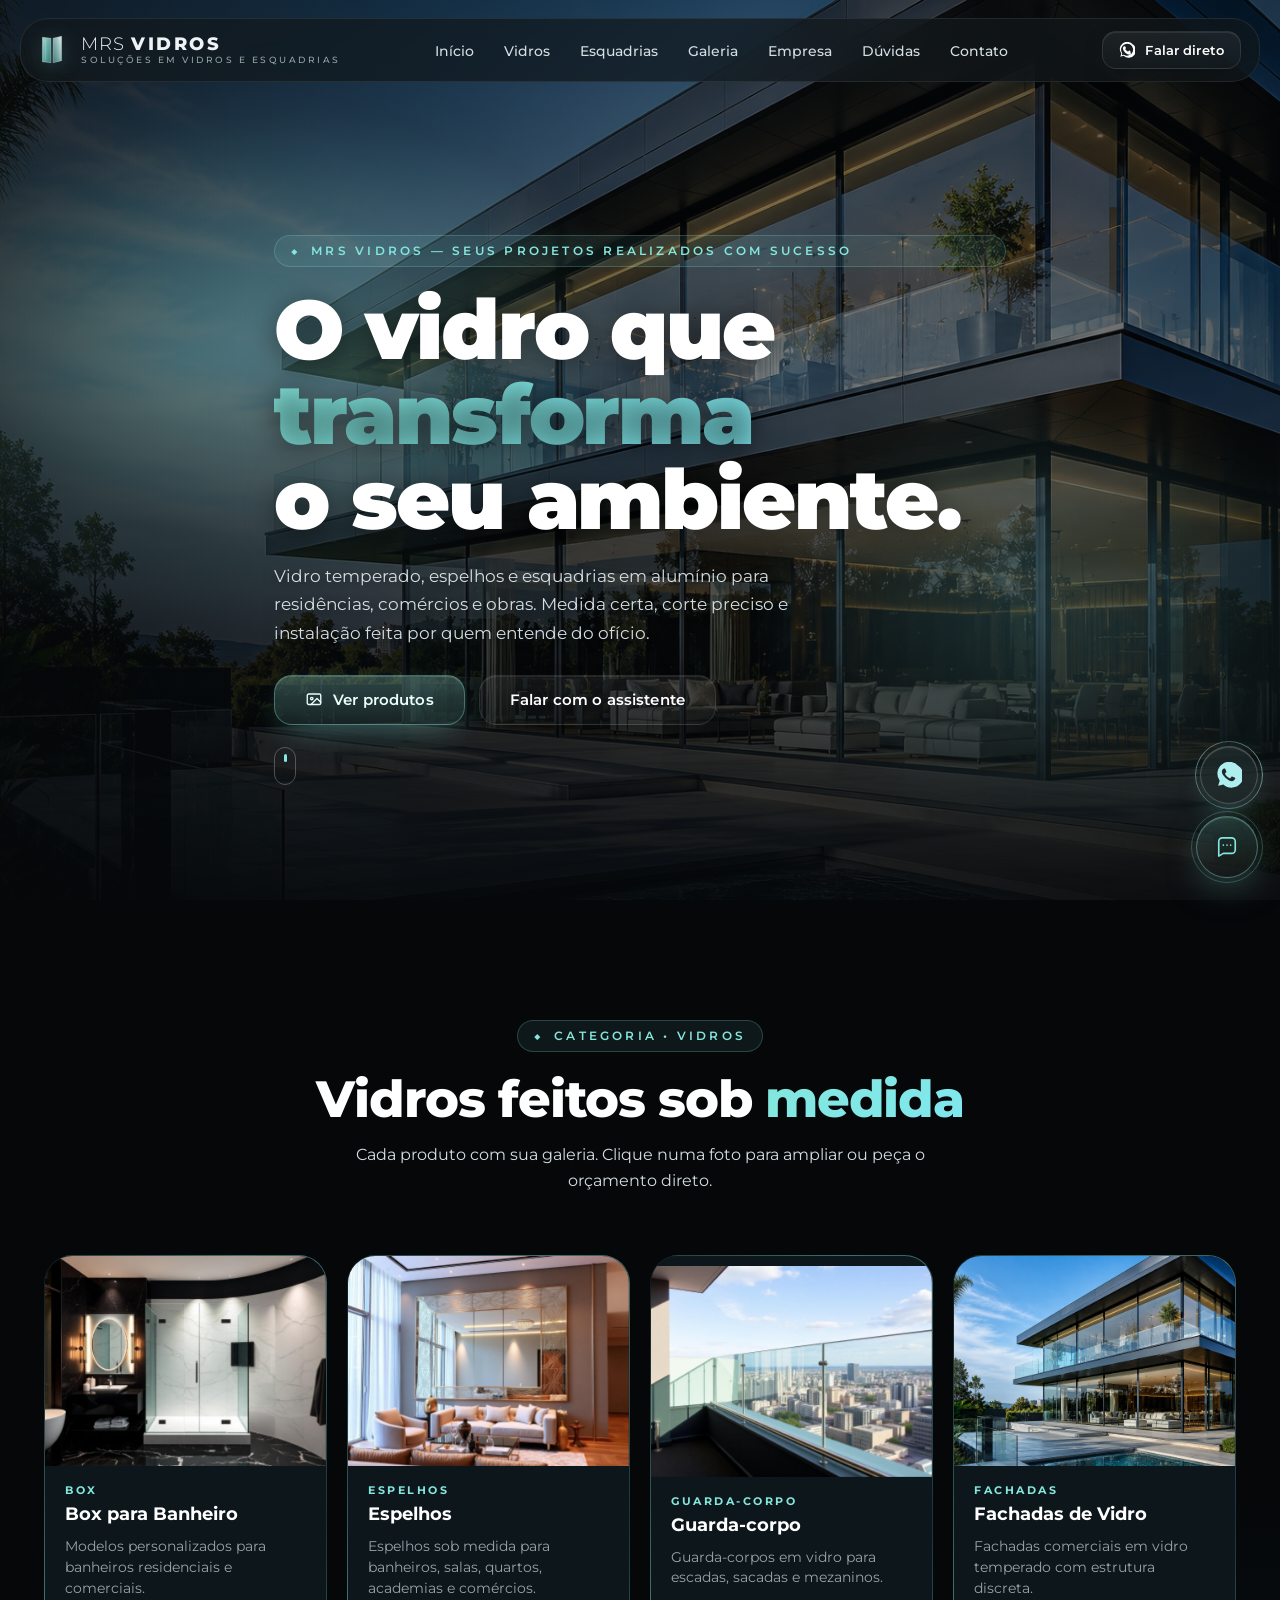
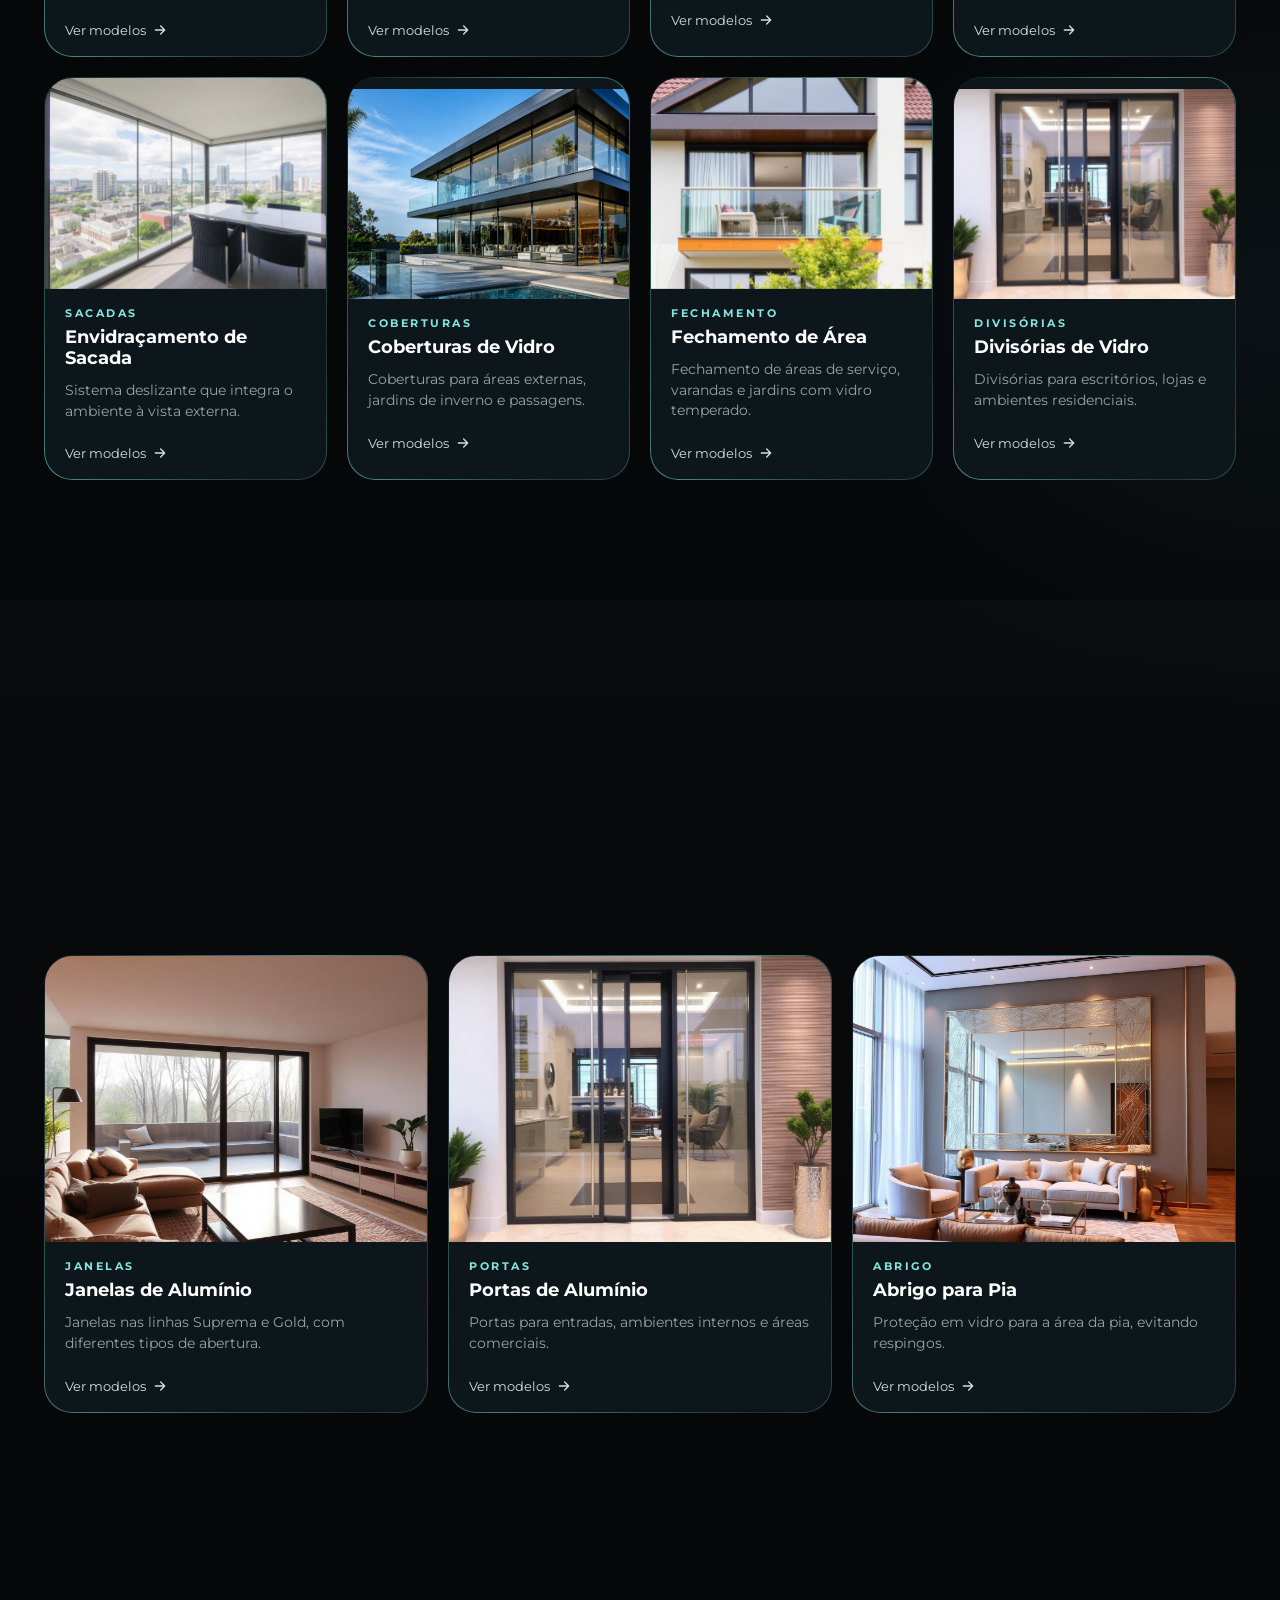
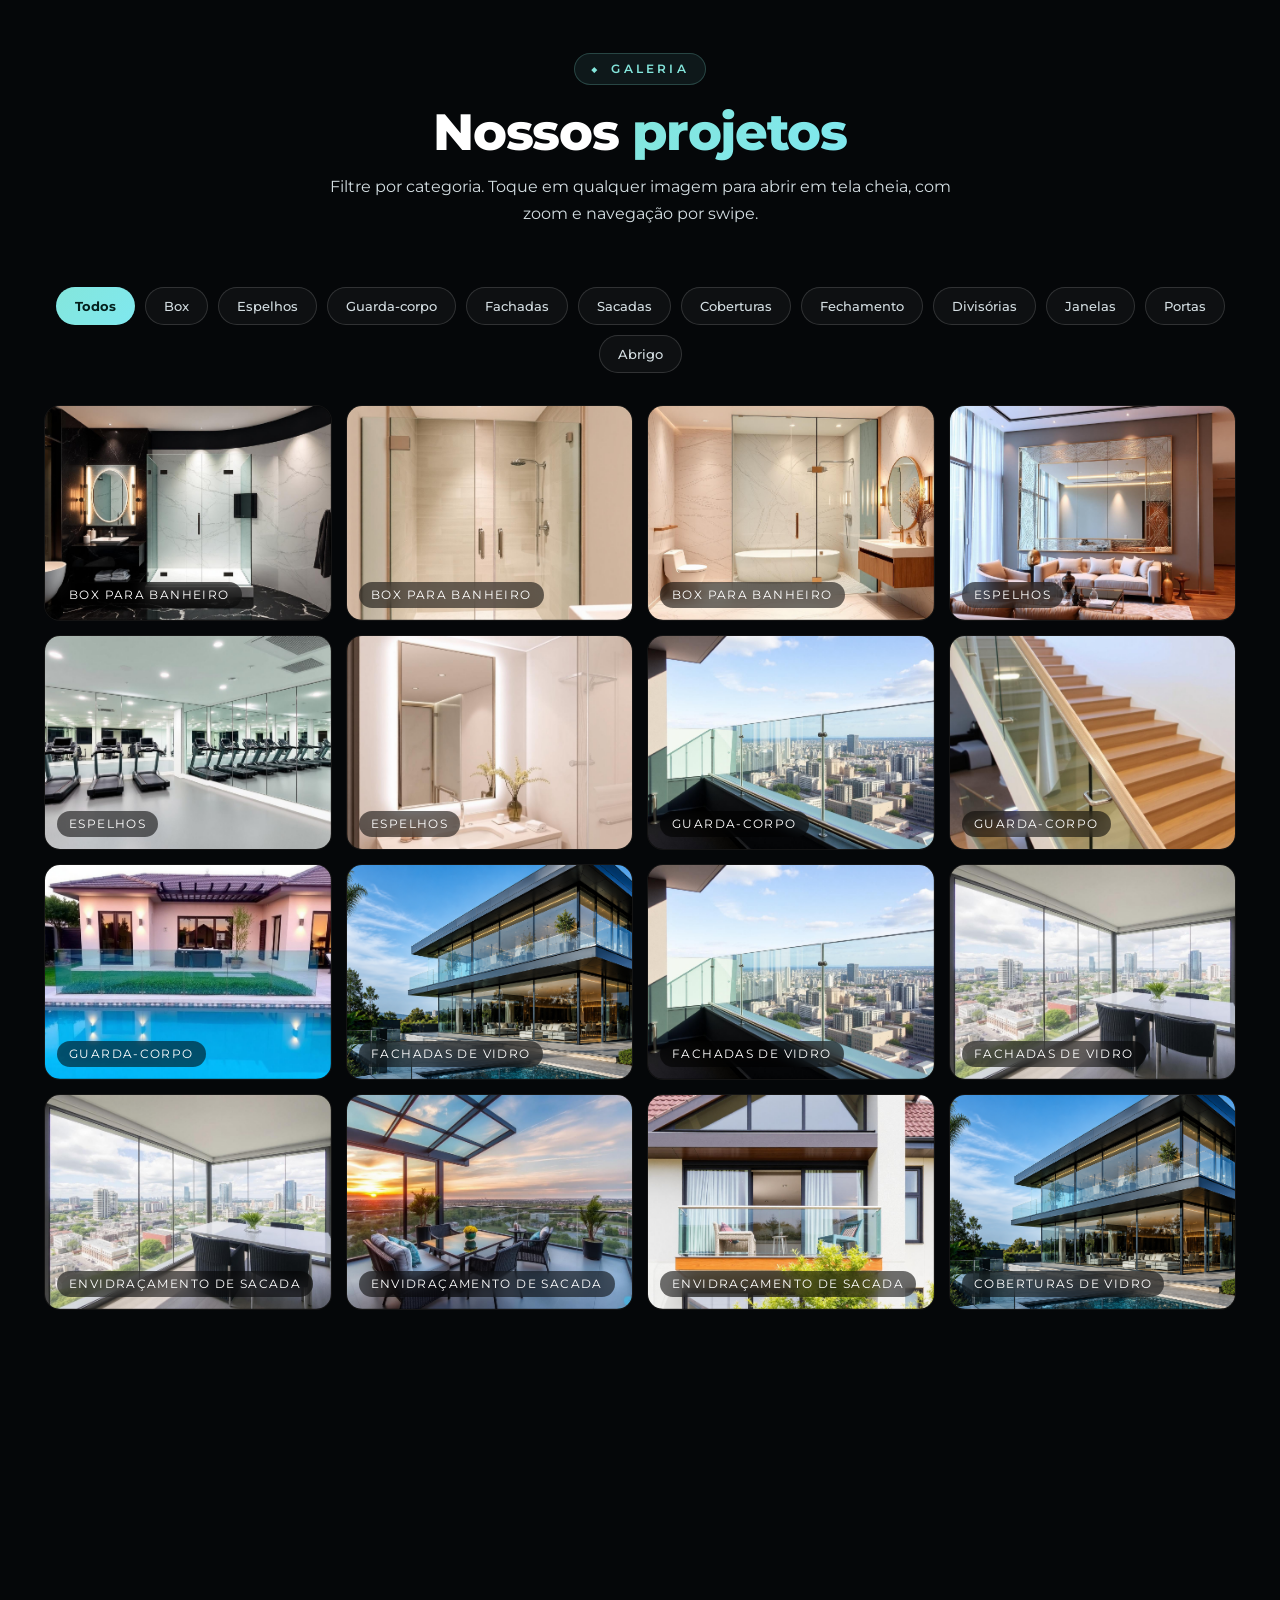
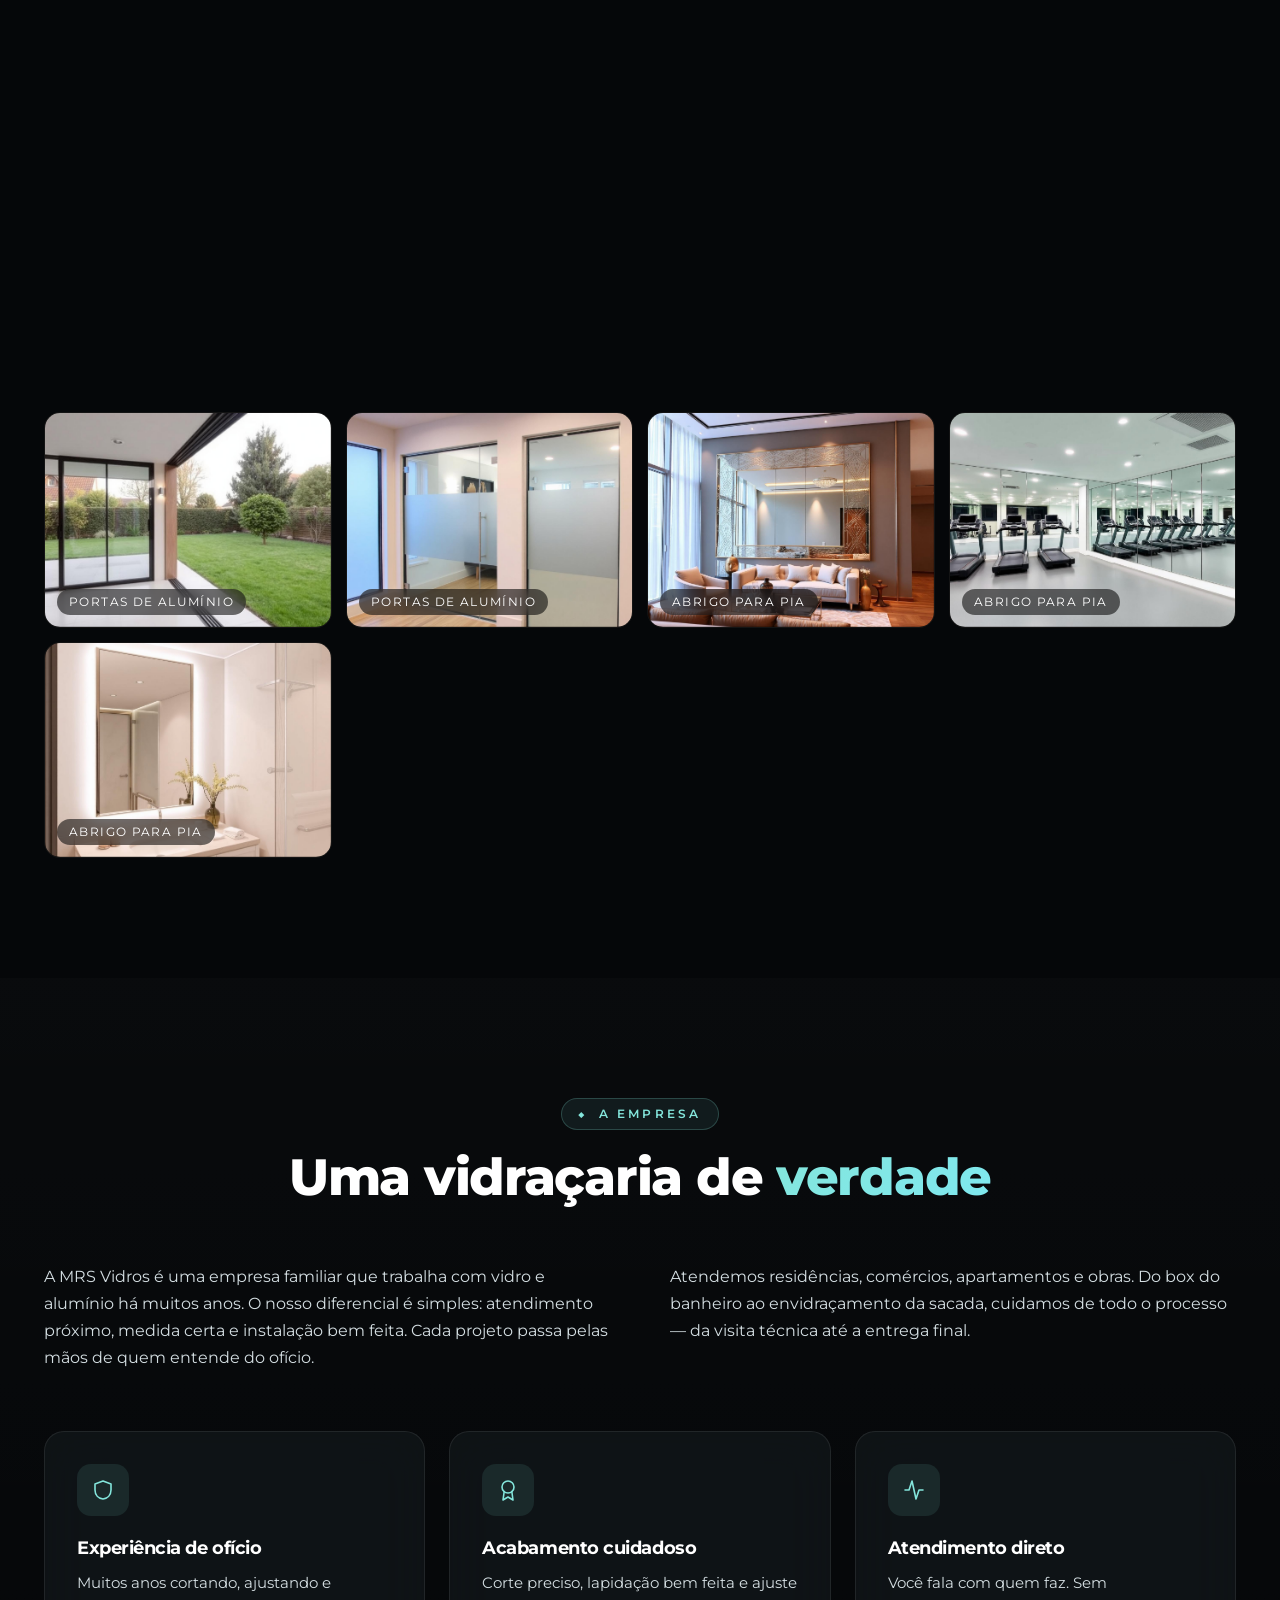
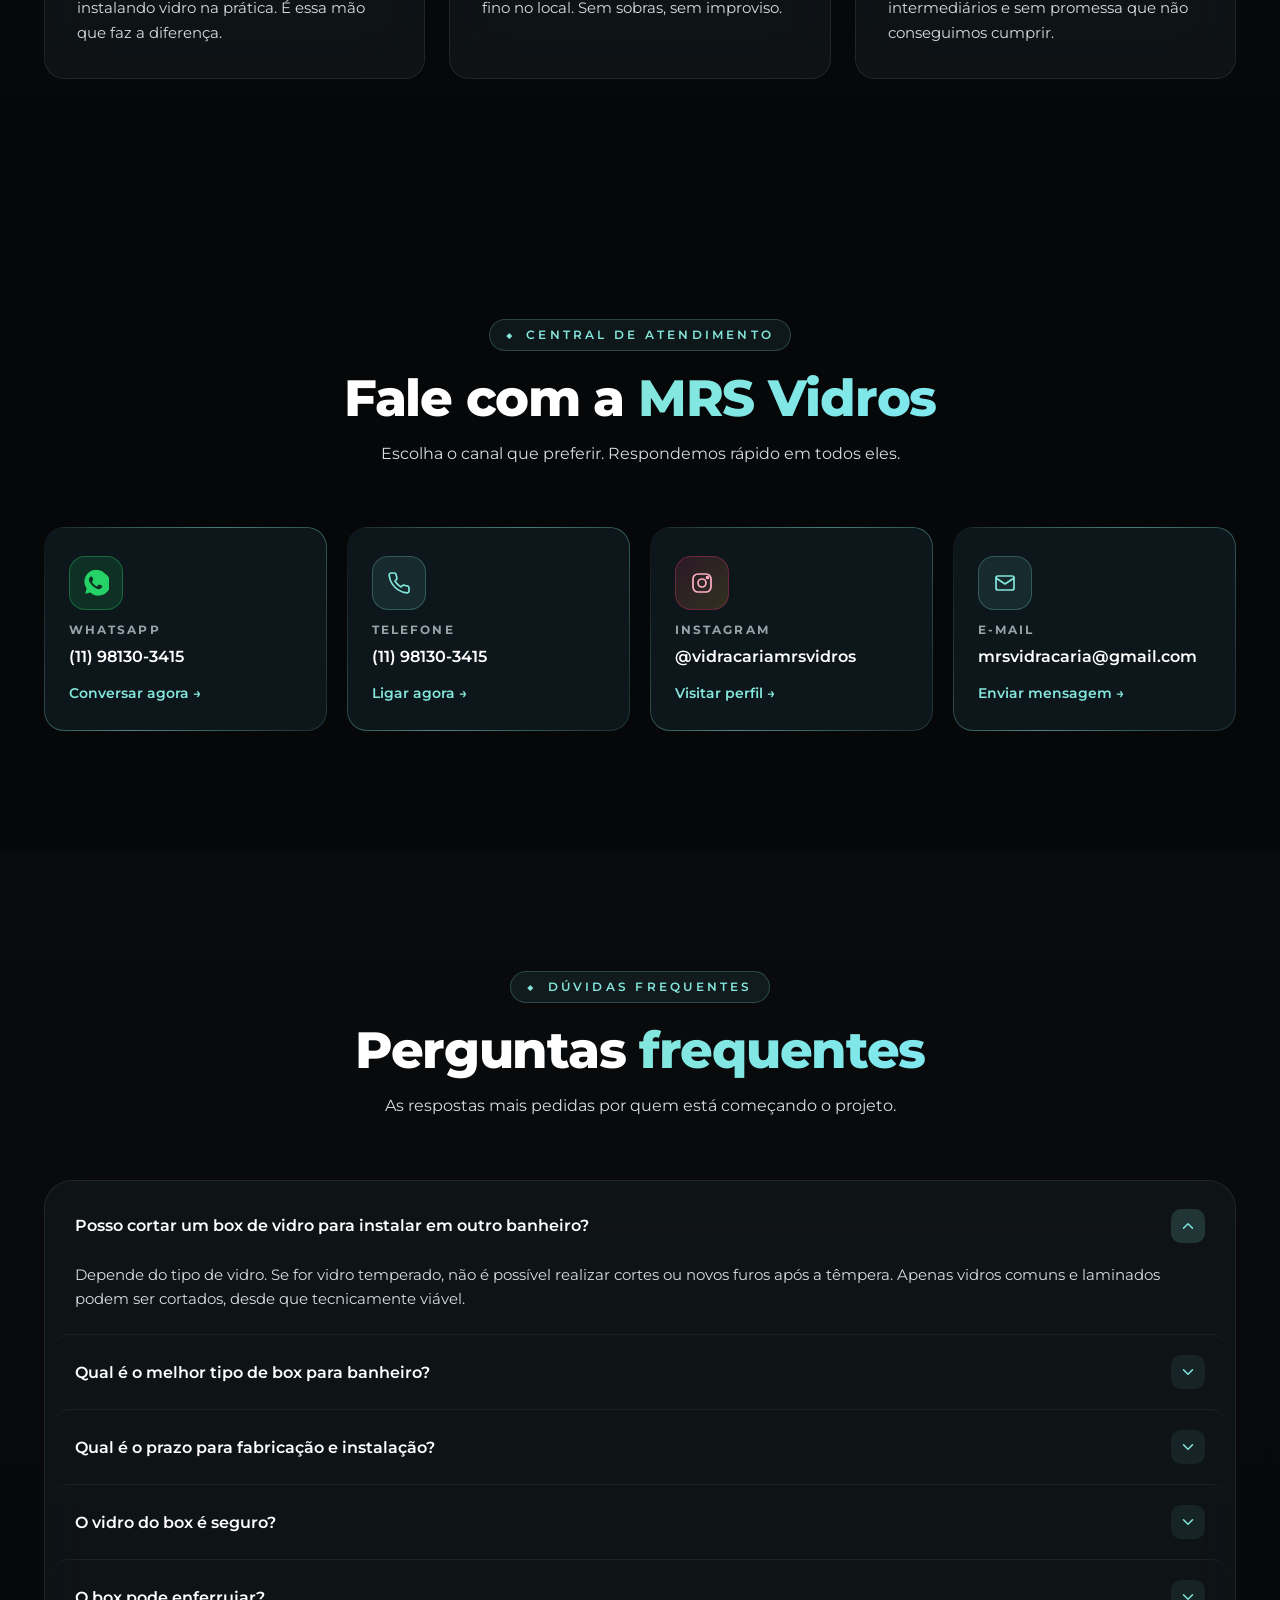
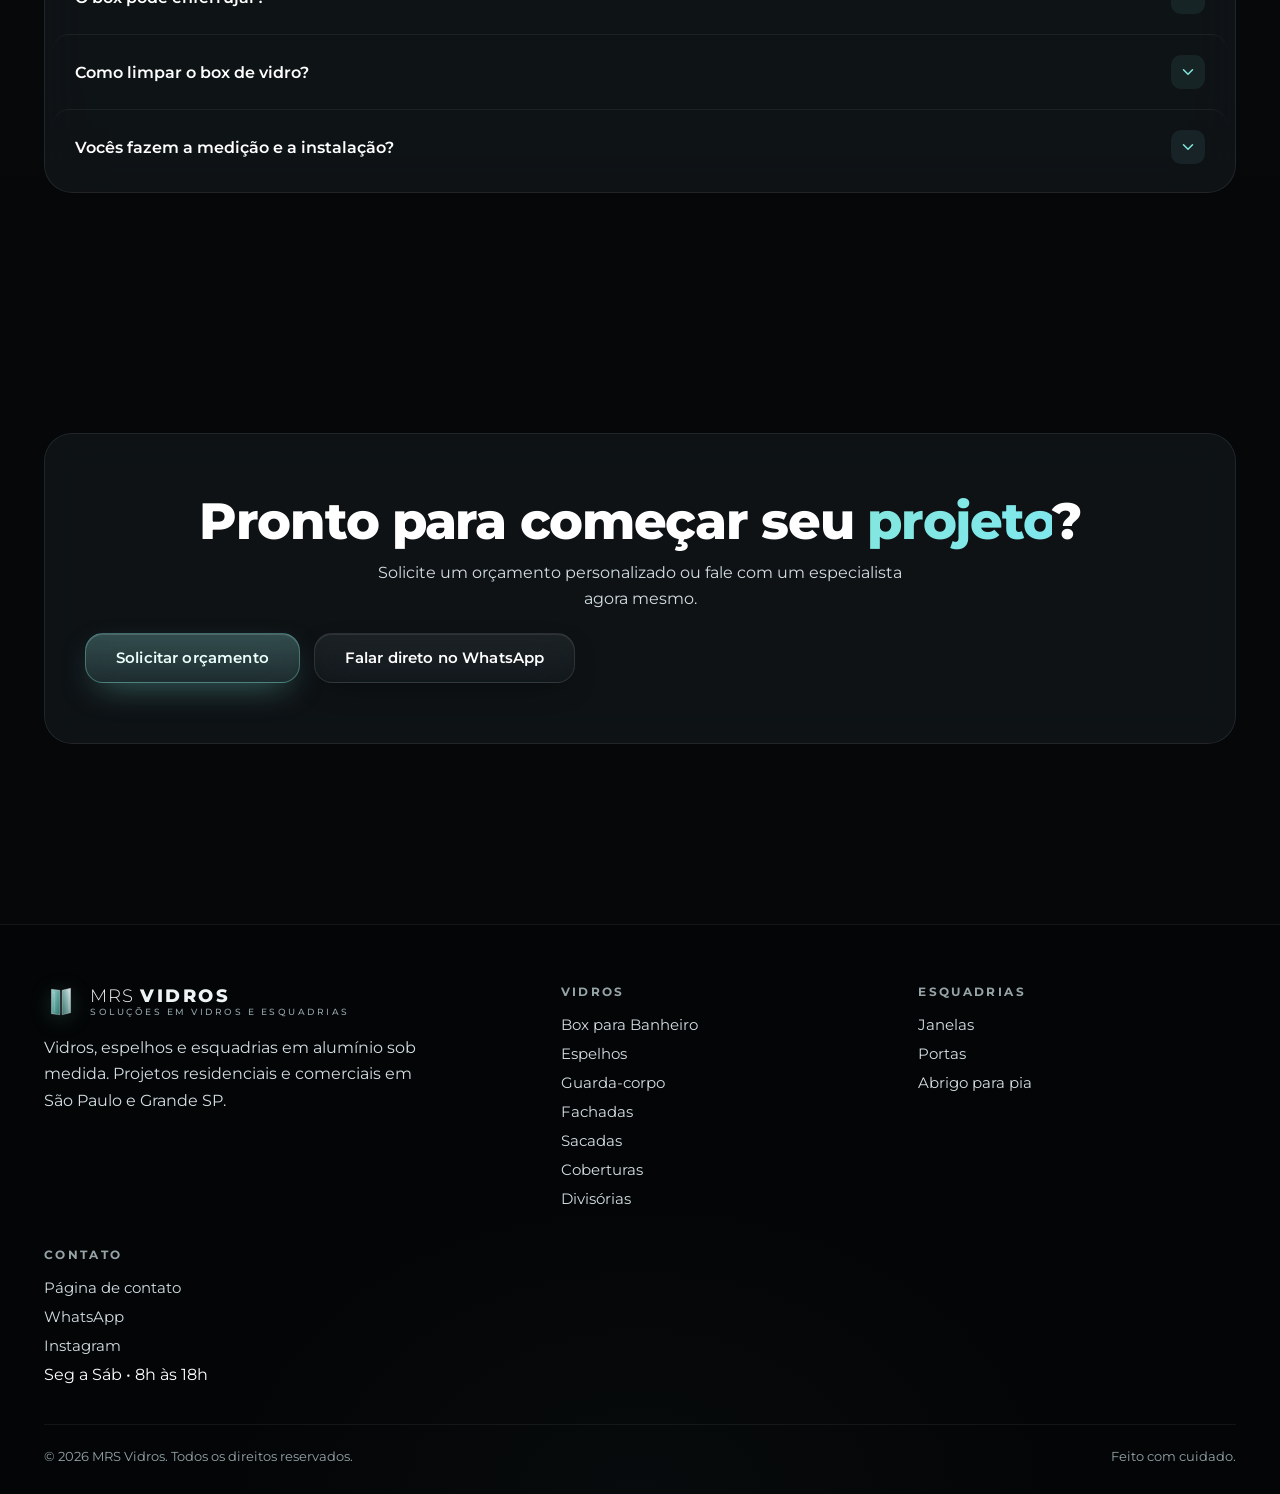
==== commit ebf10a62: "Add files via upload" ====
--- a/index.html
+++ b/index.html
@@ -1,6 +1,23 @@
 <!doctype html>
 <html lang="pt-BR">
 <head>
+
+<!-- Google tag (gtag.js) -->
+
+<script async src="https://www.googletagmanager.com/gtag/js?id=G-GE07QC7D25"></script>
+
+<script>
+
+  window.dataLayer = window.dataLayer || [];
+
+  function gtag(){dataLayer.push(arguments);}
+
+  gtag('js', new Date());
+
+  gtag('config', 'G-GE07QC7D25');
+
+</script>
+
   <meta charset="utf-8" />
   <meta name="viewport" content="width=device-width,initial-scale=1" />
   <meta name="theme-color" content="#050709" />
@@ -19,8 +36,18 @@
   <meta name="twitter:card" content="summary_large_image" />
   <meta name="twitter:title" content="MRS Vidros — Vidros e Esquadrias sob Medida" />
   <meta name="twitter:description" content="Vidro temperado e alumínio sob medida em São Paulo." />
-  <meta name="twitter:image" content="imagens/hero.jpg" />
-
+<meta name="twitter:image" content="imagens/hero.jpg" />
+
+<!-- Favicons -->
+<link rel="icon" type="image/x-icon" href="imagens/favicon.ico">
+<link rel="icon" type="image/png" sizes="32x32" href="imagens/favicon-32x32.png">
+<link rel="icon" type="image/png" sizes="16x16" href="imagens/favicon-16x16.png">
+<link rel="apple-touch-icon" sizes="180x180" href="imagens/apple-touch-icon.png">
+<link rel="icon" type="image/png" sizes="192x192" href="imagens/android-chrome-192x192.png">
+<link rel="icon" type="image/png" sizes="512x512" href="imagens/android-chrome-512x512.png">
+
+<link rel="preconnect" href="https://fonts.googleapis.com" />
+<link rel="preconnect" href="https://fonts.gstatic.com" crossorigin />
   <link rel="preconnect" href="https://fonts.googleapis.com" />
   <link rel="preconnect" href="https://fonts.gstatic.com" crossorigin />
   <link href="https://fonts.googleapis.com/css2?family=Montserrat:wght@300;400;500;600;700;800;900&display=swap" rel="stylesheet" />
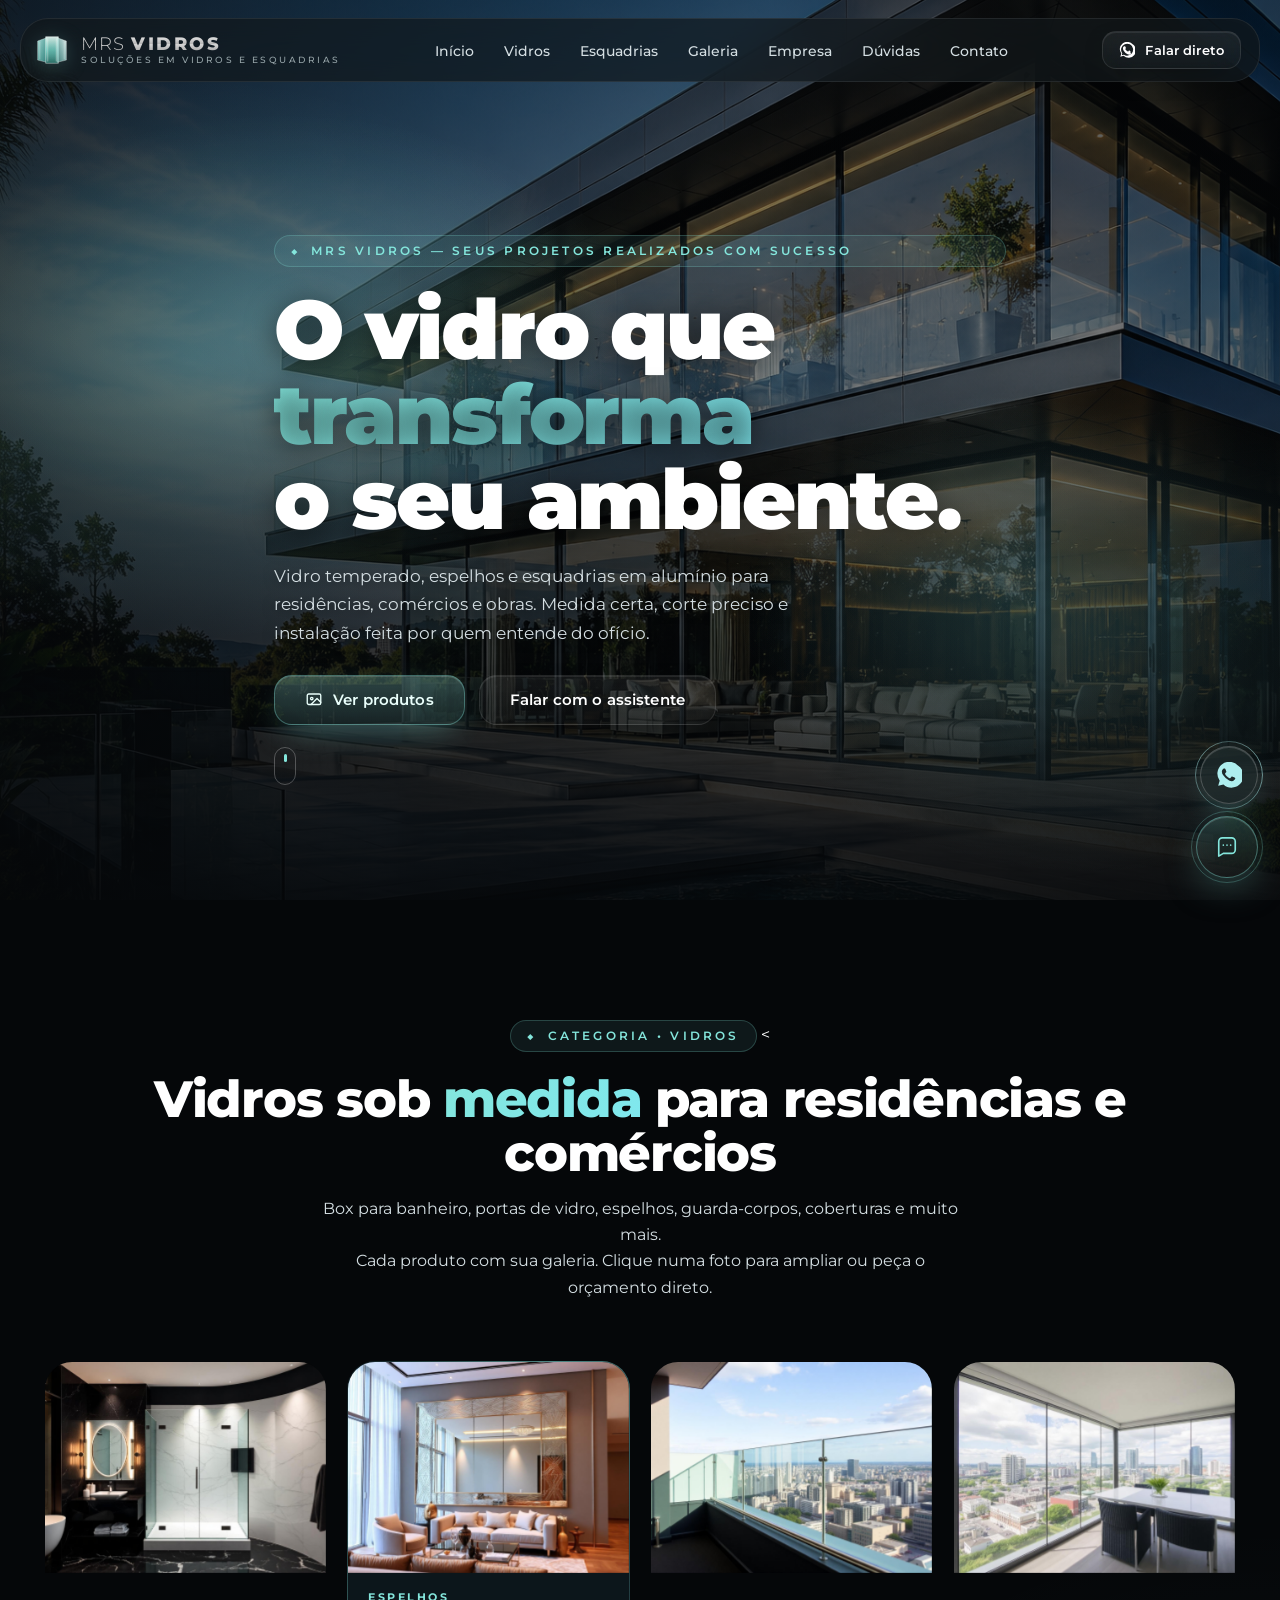
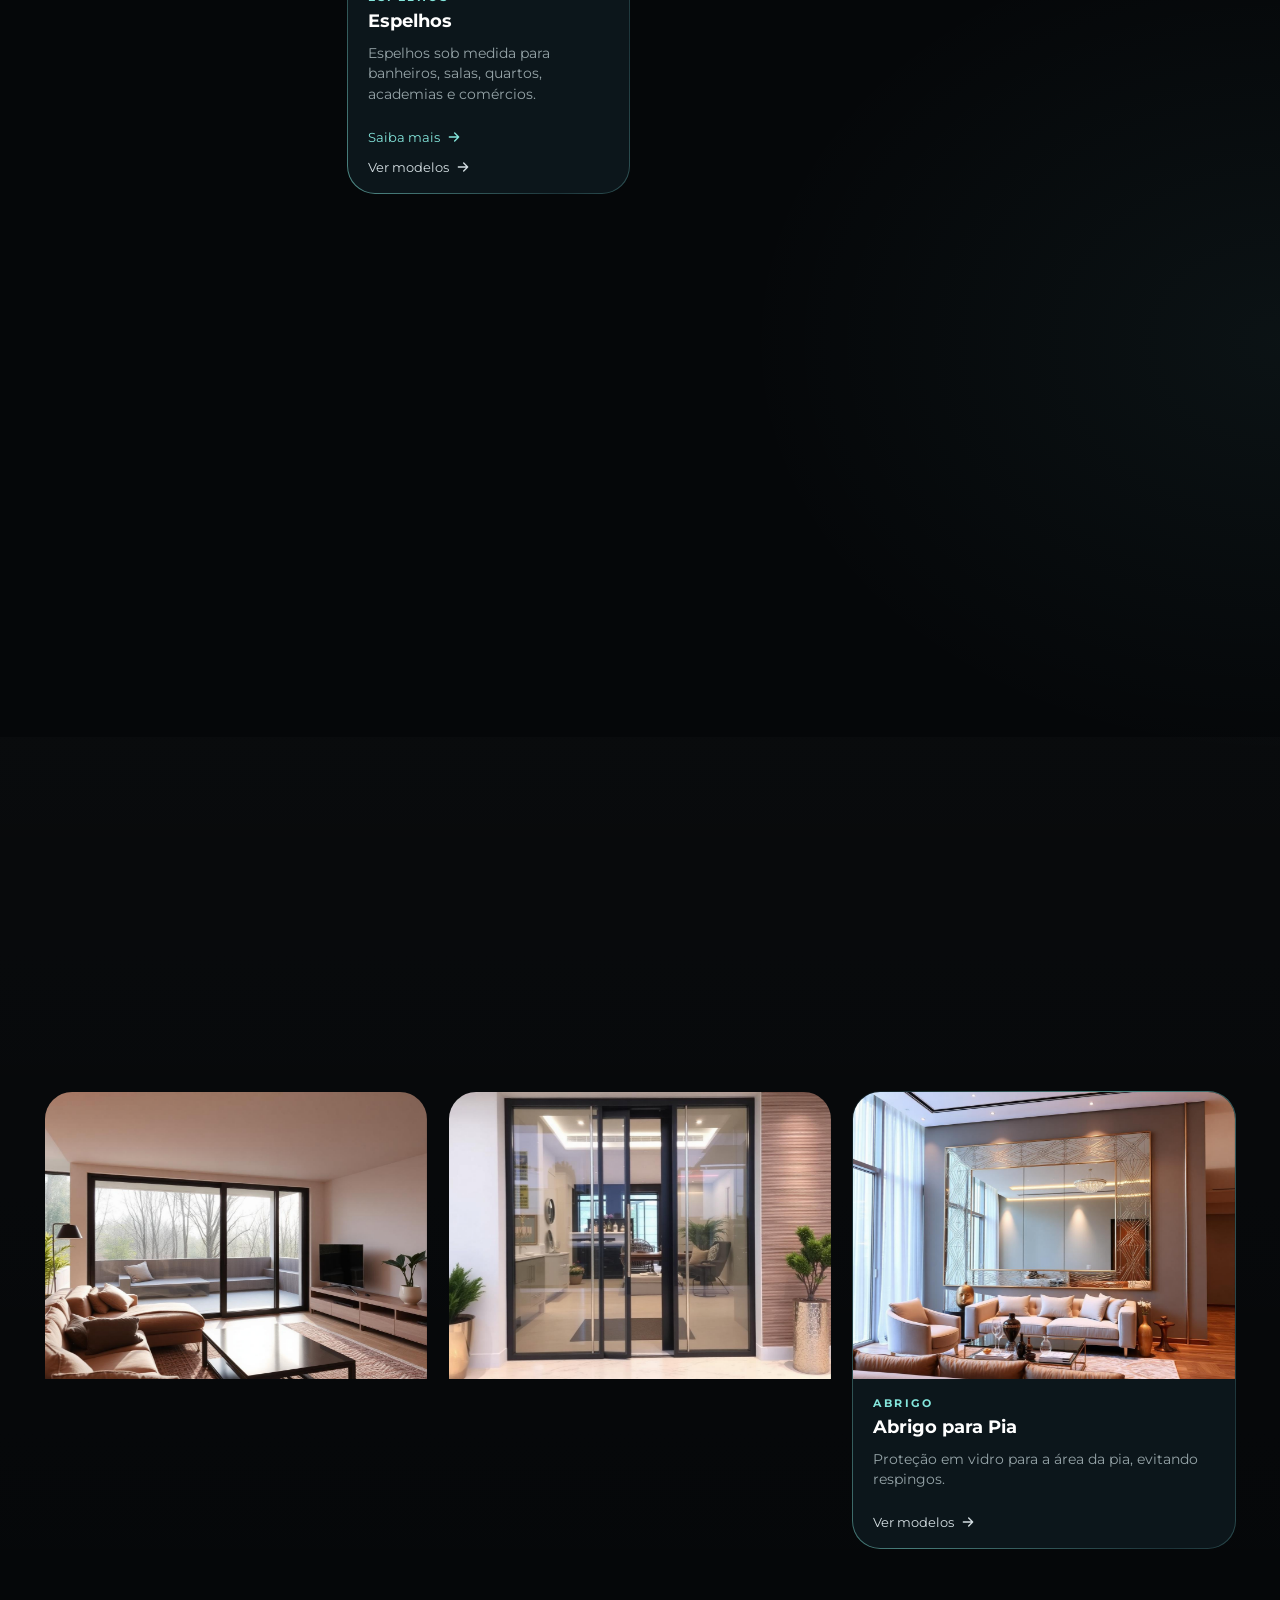
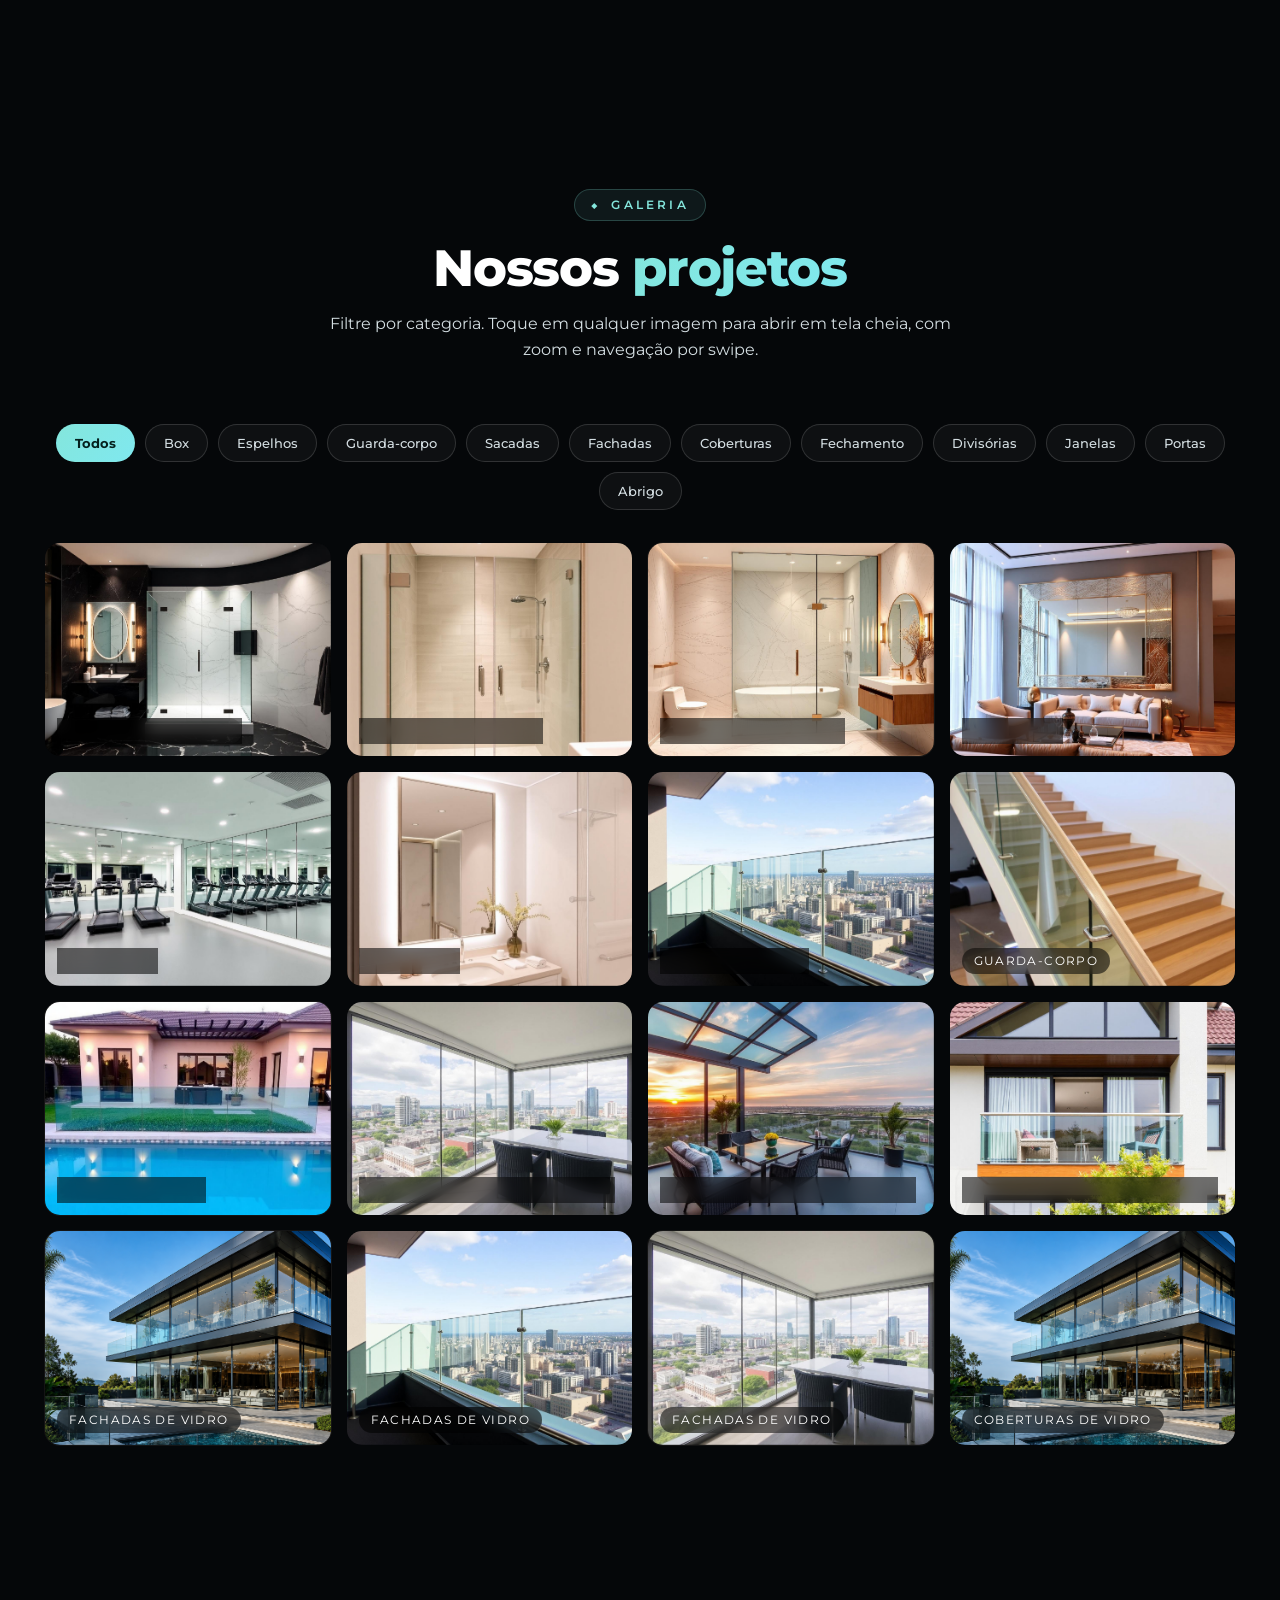
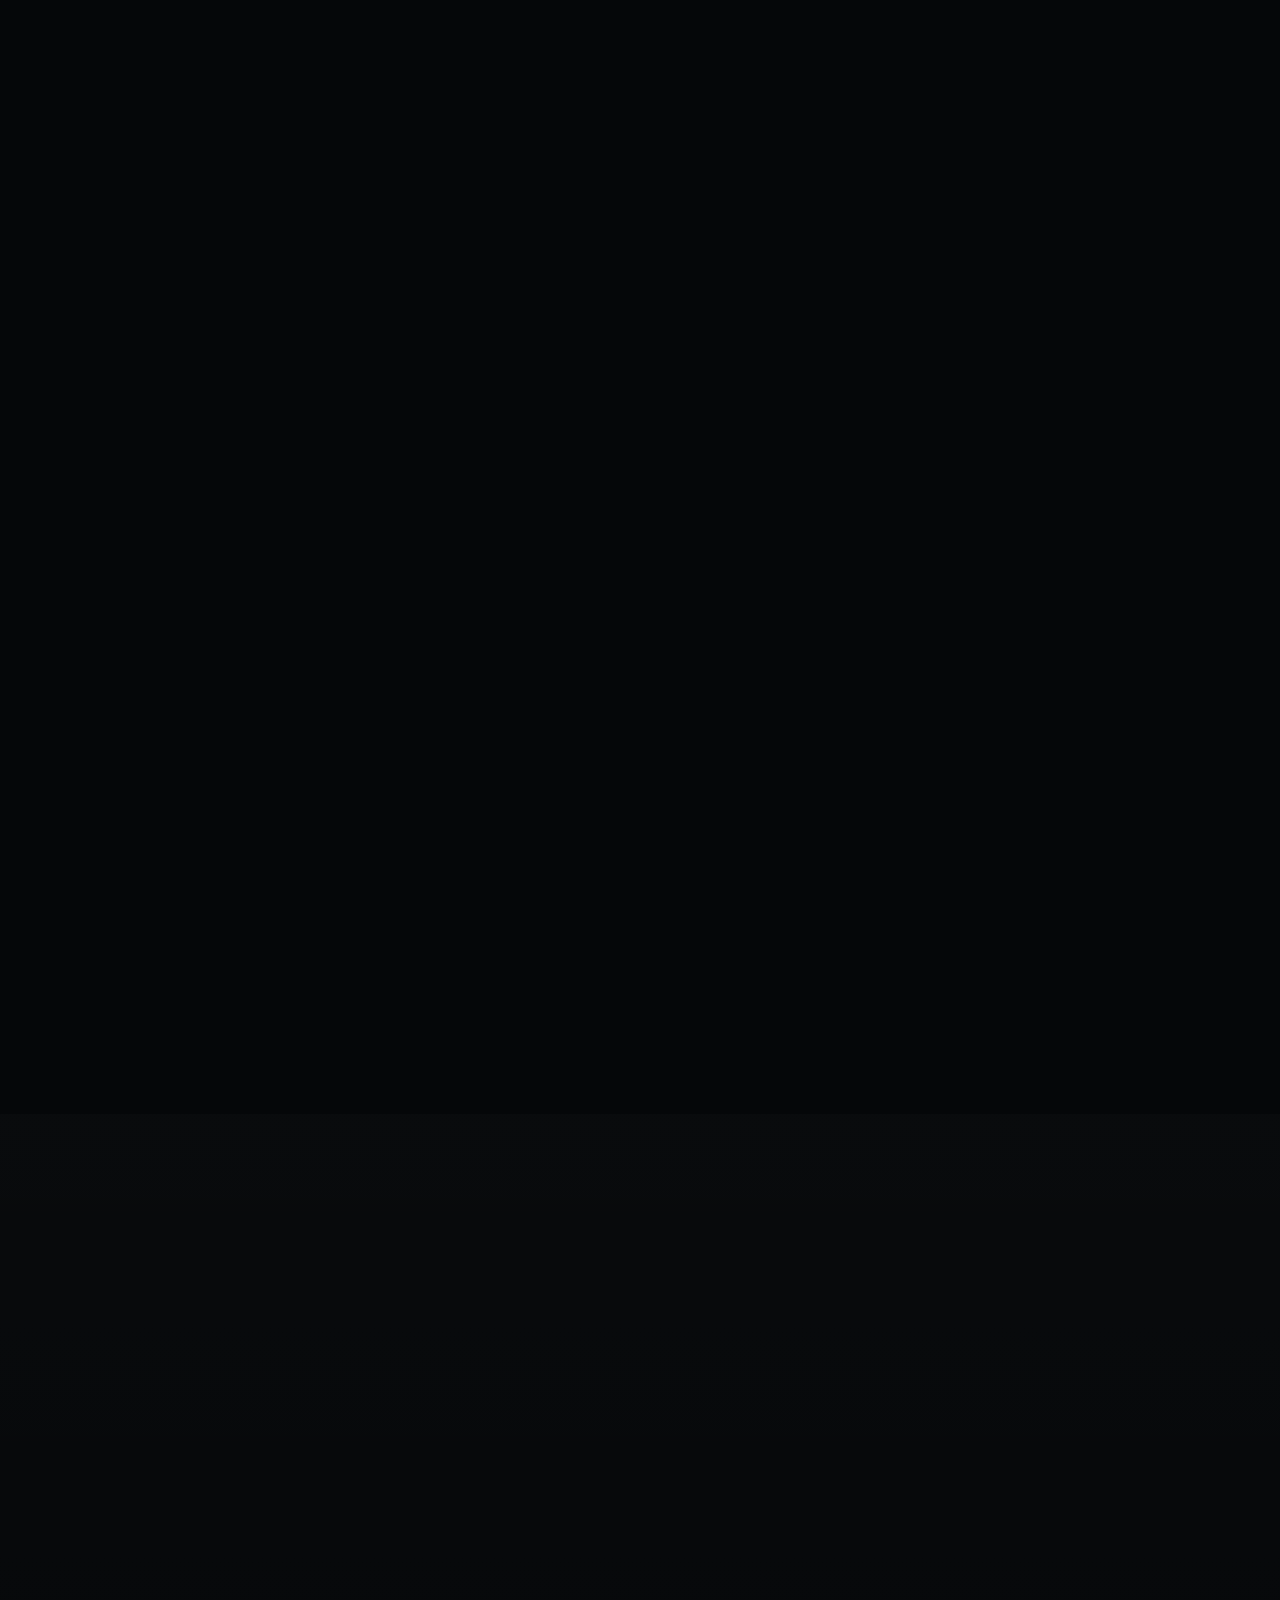
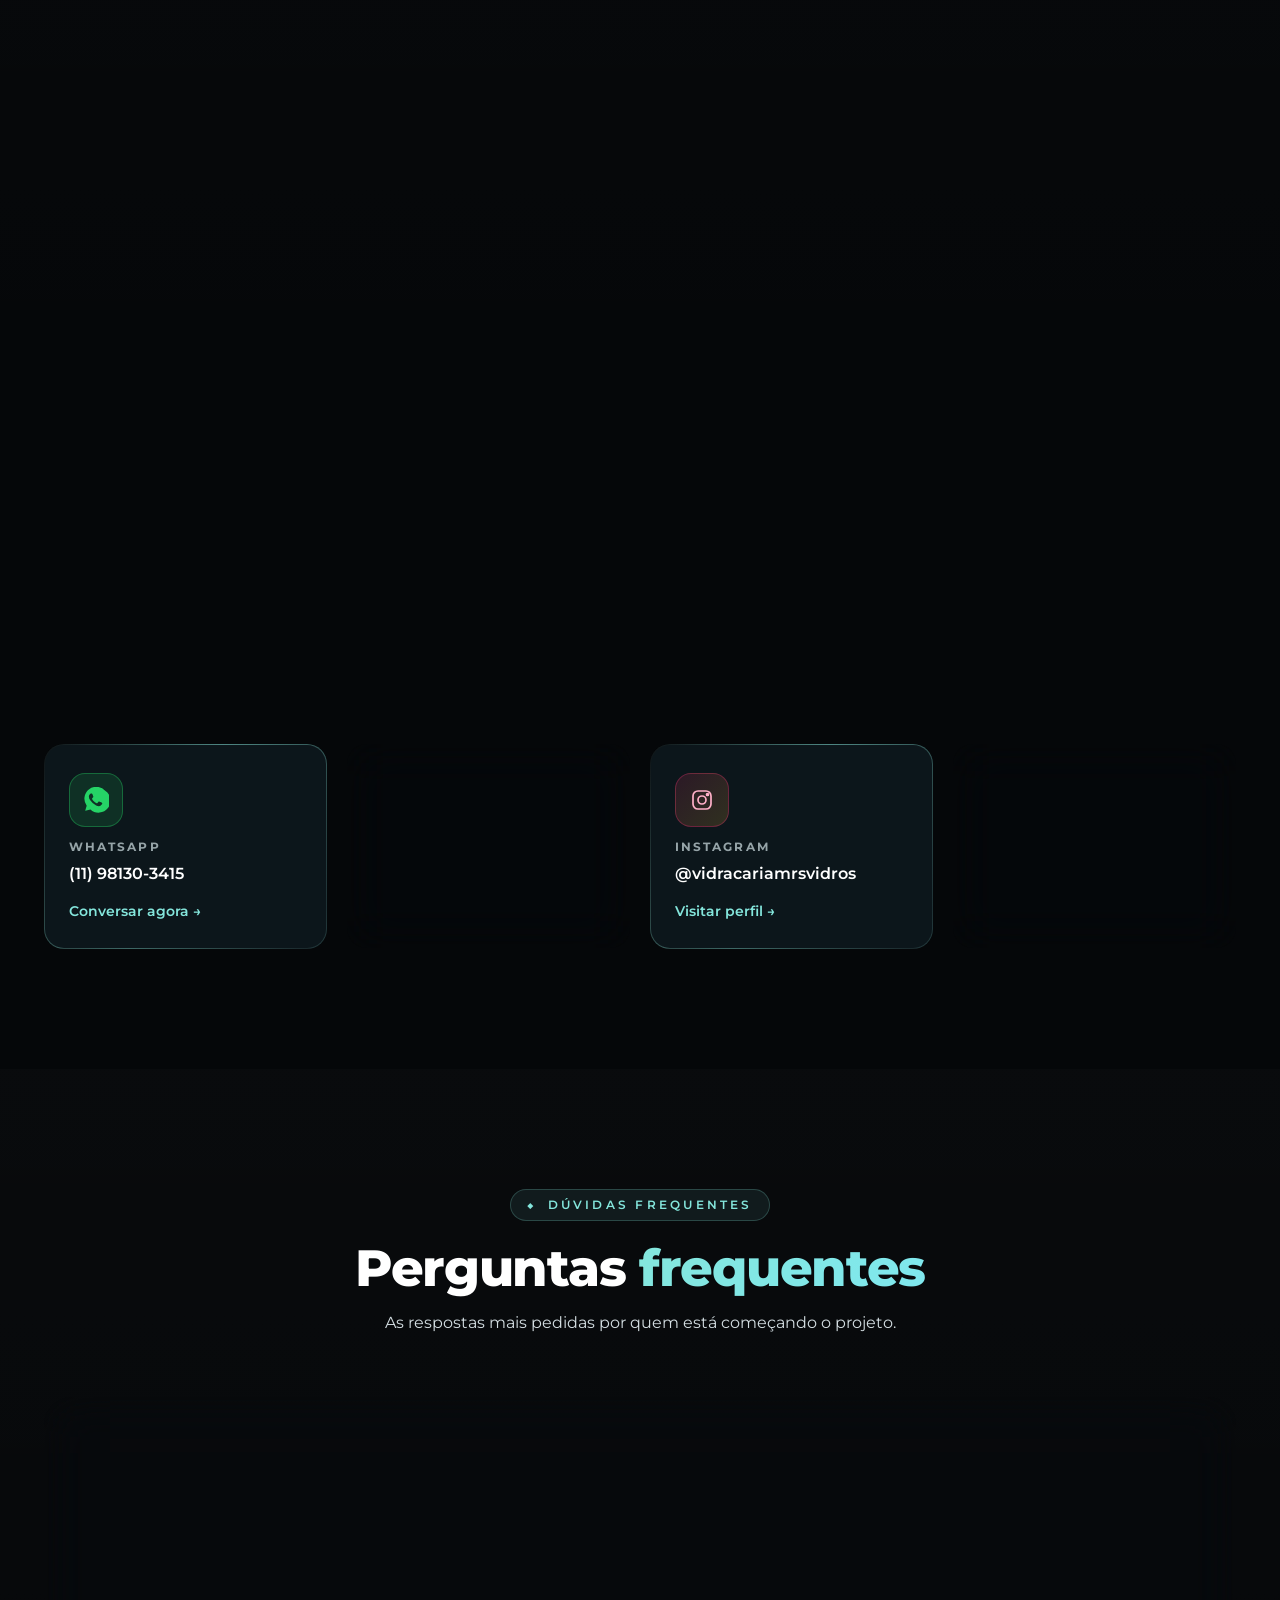
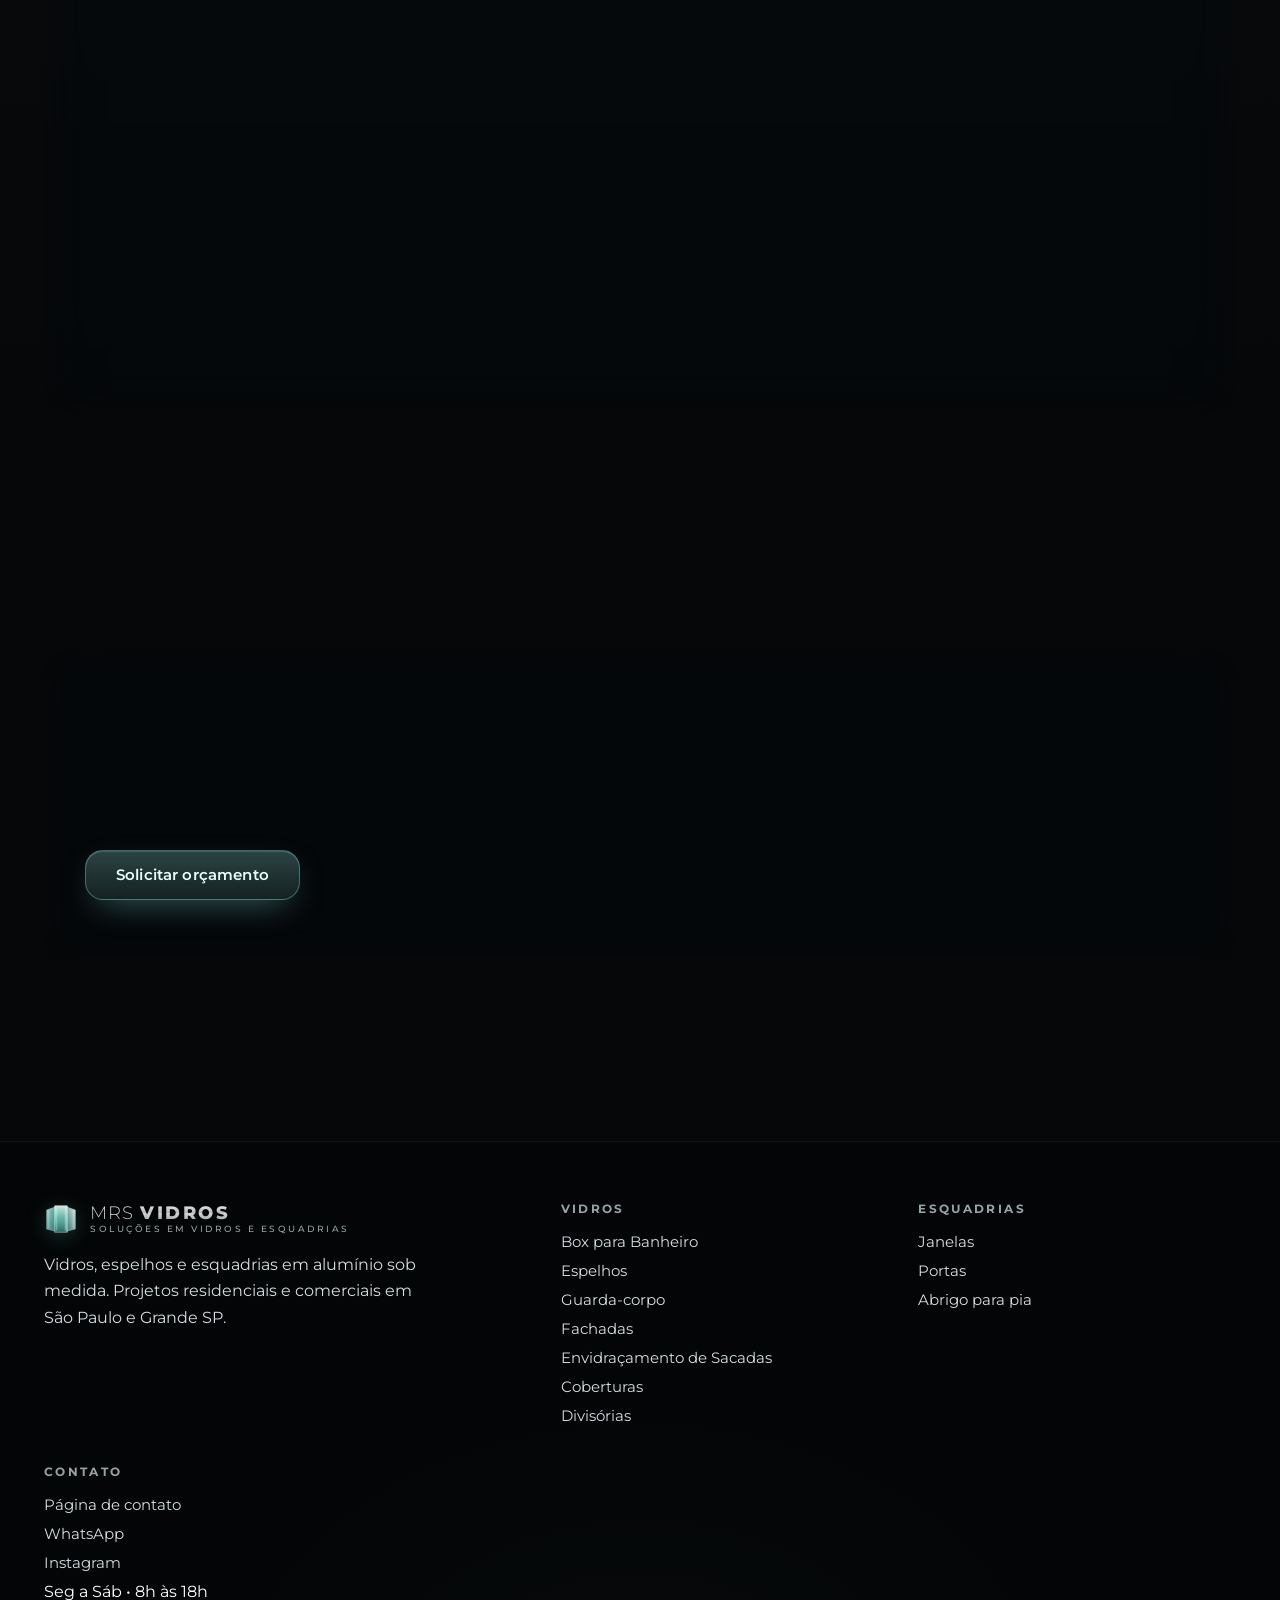
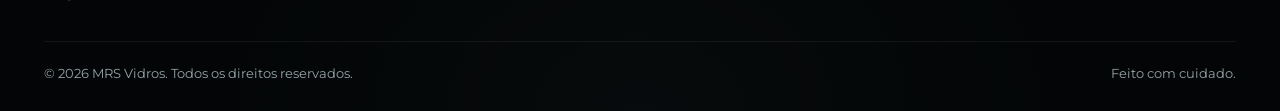
==== commit 289adff6: "Add files via upload" ====
--- a/index.html
+++ b/index.html
@@ -21,25 +21,27 @@
   <meta charset="utf-8" />
   <meta name="viewport" content="width=device-width,initial-scale=1" />
   <meta name="theme-color" content="#050709" />
-  <title>MRS Vidros — Vidros, Espelhos e Esquadrias sob Medida em SP</title>
-  <meta name="description" content="MRS Vidros: box de banheiro, espelhos, guarda-corpo, fachadas, sacadas, coberturas, janelas, portas e abrigo para pia. Vidro temperado e alumínio sob medida em São Paulo e Grande SP." />
-  <link rel="canonical" href="/" />
+  <title>MRS Vidros | Vidraçaria em São Paulo | Box, Espelhos e Esquadrias</title>
+  <meta name="description" content="MRS Vidros: Especialistas em box para banheiro, espelhos sob medida, portas de vidro, janelas de alumínio, guarda-corpos e coberturas. Atendimento na Zona Leste de São Paulo, Guarulhos, Itaquaquecetuba, Mogi das Cruzes, Santo André e Grande São Paulo." />
+  <link rel="canonical" href="https://mrsvidros.com.br/" />
   <meta name="robots" content="index,follow" />
 
   <!-- Open Graph -->
   <meta property="og:type" content="website" />
   <meta property="og:title" content="MRS Vidros — Vidros e Esquadrias sob Medida" />
   <meta property="og:description" content="Box, espelhos, guarda-corpo, fachadas, sacadas, coberturas, janelas, portas e abrigo para pia. Vidro temperado e alumínio sob medida em SP." />
-  <meta property="og:image" content="imagens/hero.jpg" />
+  <meta property="og:image" content="https://media.base44.com/images/public/6a5961f48b7d6873d9518ac1/6d50f7392_generated_image.png" />
+  <meta property="og:image:width" content="1200" />
+  <meta property="og:image:height" content="630" />
   <meta property="og:site_name" content="MRS Vidros" />
   <meta property="og:locale" content="pt_BR" />
   <meta name="twitter:card" content="summary_large_image" />
   <meta name="twitter:title" content="MRS Vidros — Vidros e Esquadrias sob Medida" />
   <meta name="twitter:description" content="Vidro temperado e alumínio sob medida em São Paulo." />
-<meta name="twitter:image" content="imagens/hero.jpg" />
+<meta name="twitter:image" content="https://media.base44.com/images/public/6a5961f48b7d6873d9518ac1/6d50f7392_generated_image.png" />
 
 <!-- Favicons -->
-<link rel="icon" type="image/x-icon" href="imagens/favicon.ico">
+<link rel="icon" type="image/x-icon" href="imagens/favicon.ico.png">
 <link rel="icon" type="image/png" sizes="32x32" href="imagens/favicon-32x32.png">
 <link rel="icon" type="image/png" sizes="16x16" href="imagens/favicon-16x16.png">
 <link rel="apple-touch-icon" sizes="180x180" href="imagens/apple-touch-icon.png">
@@ -47,7 +49,6 @@
 <link rel="icon" type="image/png" sizes="512x512" href="imagens/android-chrome-512x512.png">
 
 <link rel="preconnect" href="https://fonts.googleapis.com" />
-<link rel="preconnect" href="https://fonts.gstatic.com" crossorigin />
   <link rel="preconnect" href="https://fonts.googleapis.com" />
   <link rel="preconnect" href="https://fonts.gstatic.com" crossorigin />
   <link href="https://fonts.googleapis.com/css2?family=Montserrat:wght@300;400;500;600;700;800;900&display=swap" rel="stylesheet" />
@@ -65,7 +66,13 @@
     "url": "https://mrsvidros.com.br/",
     "telephone": "+5511981303415",
     "priceRange": "$$",
-    "areaServed": [{"@type":"City","name":"São Paulo"},{"@type":"AdministrativeArea","name":"Grande São Paulo"}],
+    "areaServed":[
+{"@type":"City","name":"São Paulo"},
+{"@type":"City","name":"Guarulhos"},
+{"@type":"City","name":"Itaquaquecetuba"},
+{"@type":"City","name":"Mogi das Cruzes"},
+{"@type":"City","name":"Santo André"}
+]{"@type":"AdministrativeArea","name":"Grande São Paulo"}],
     "address": {"@type":"PostalAddress","addressLocality":"São Paulo","addressRegion":"SP","addressCountry":"BR"},
     "openingHoursSpecification": [{
       "@type":"OpeningHoursSpecification",
@@ -88,11 +95,19 @@
         <stop offset="0" stop-color="#eaf6f5" stop-opacity=".95"/>
         <stop offset="1" stop-color="#84e6dc" stop-opacity=".45"/>
       </linearGradient>
+      <linearGradient id="lg-glass-c" x1="0" y1="0" x2="0" y2="1">
+        <stop offset="0" stop-color="#e8faf4" stop-opacity=".92"/>
+        <stop offset=".5" stop-color="#7fe8d8" stop-opacity=".72"/>
+        <stop offset="1" stop-color="#2d756c" stop-opacity=".88"/>
+      </linearGradient>
       <symbol id="mrs-mark" viewBox="0 0 64 64">
-        <path d="M14 8 L30 10 L30 56 L14 54 Z" fill="url(#lg-glass-a)" stroke="rgba(255,255,255,.55)" stroke-width="1"/>
-        <path d="M34 10 L50 6 L50 52 L34 56 Z" fill="url(#lg-glass-b)" stroke="rgba(255,255,255,.55)" stroke-width="1"/>
-        <path d="M17 14 L20 14 L20 50" stroke="rgba(255,255,255,.35)" stroke-width="1" fill="none"/>
-        <path d="M45 12 L47 12 L47 48" stroke="rgba(255,255,255,.35)" stroke-width="1" fill="none"/>
+        <path d="M5 15 L22 9 L22 55 L5 51 Z" fill="url(#lg-glass-a)" stroke="rgba(255,255,255,.72)" stroke-width=".8"/>
+        <path d="M20 7 L44 7 L44 57 L20 57 Z" fill="url(#lg-glass-c)" stroke="rgba(255,255,255,.82)" stroke-width=".9"/>
+        <path d="M42 9 L59 15 L59 51 L42 55 Z" fill="url(#lg-glass-b)" stroke="rgba(255,255,255,.72)" stroke-width=".8"/>
+        <path d="M9 17 L9 49" stroke="rgba(255,255,255,.5)" stroke-width="1" fill="none" stroke-linecap="round"/>
+        <path d="M24 11 L24 53" stroke="rgba(255,255,255,.6)" stroke-width="1.2" fill="none" stroke-linecap="round"/>
+        <path d="M40 11 L40 53" stroke="rgba(255,255,255,.6)" stroke-width="1.2" fill="none" stroke-linecap="round"/>
+        <path d="M55 17 L55 49" stroke="rgba(255,255,255,.5)" stroke-width="1" fill="none" stroke-linecap="round"/>
       </symbol>
     </defs>
   </svg>
@@ -221,7 +236,13 @@
       <div class="container">
         <div class="section-head reveal">
           <span class="tag"><span class="diamond">◆</span>Categoria • Vidros</span>
-          <h2>Vidros feitos sob <span class="gradient-text">medida</span></h2>
+         <<h2>
+  Vidros sob
+  <span class="gradient-text">medida</span>
+  para residências e comércios
+</h2>
+
+<p>Box para banheiro, portas de vidro, espelhos, guarda-corpos, coberturas e muito mais.</p>
           <p>Cada produto com sua galeria. Clique numa foto para ampliar ou peça o orçamento direto.</p>
         </div>
         <div class="cat-grid" id="vidrosGrid"></div>
@@ -261,8 +282,8 @@
           <h2>Uma vidraçaria de <span class="gradient-text">verdade</span></h2>
         </div>
         <div class="about-lead reveal">
-          <p>A MRS Vidros é uma empresa familiar que trabalha com vidro e alumínio há muitos anos. O nosso diferencial é simples: atendimento próximo, medida certa e instalação bem feita. Cada projeto passa pelas mãos de quem entende do ofício.</p>
-          <p>Atendemos residências, comércios, apartamentos e obras. Do box do banheiro ao envidraçamento da sacada, cuidamos de todo o processo — da visita técnica até a entrega final.</p>
+          <p>A MRS Vidros é uma empresa familiar especializada em vidros temperados e laminados, espelhos sob medida e esquadrias de alumínio. Há anos atendemos residências, comércios e empresas com instalação profissional, acabamento de qualidade e atendimento próximo em todas as etapas do projeto.</p>
+          <p>Nossa principal área de atuação é a Zona Leste de São Paulo, especialmente nas regiões da Jardim das Oliveiras, Itaim Paulista e Ermelino Matarazzo. Também realizamos projetos em Itaquaquecetuba, Guarulhos, Mogi das Cruzes, Santo André e em toda a Grande São Paulo. Do box de banheiro ao envidraçamento de sacadas, cuidamos de todo o processo — da visita técnica até a entrega final.</p>
         </div>
         <div class="about-grid">
           <div class="about-card glass reveal">
@@ -367,11 +388,11 @@
           <div>
             <h5>Vidros</h5>
             <ul>
-              <li><a href="#vidros">Box para Banheiro</a></li>
-              <li><a href="#vidros">Espelhos</a></li>
-              <li><a href="#vidros">Guarda-corpo</a></li>
+              <li><a href="box-para-banheiro.html">Box para Banheiro</a></li>
+              <li><a href="espelhos.html">Espelhos</a></li>
+              <li><a href="guarda-corpo-de-vidro.html">Guarda-corpo</a></li>
               <li><a href="#vidros">Fachadas</a></li>
-              <li><a href="#vidros">Sacadas</a></li>
+              <li><a href="envidracamento-de-sacadas.html">Envidraçamento de Sacadas</a></li>
               <li><a href="#vidros">Coberturas</a></li>
               <li><a href="#vidros">Divisórias</a></li>
             </ul>
--- a/style.css
+++ b/style.css
@@ -122,7 +122,9 @@
 .logo-text { display: flex; flex-direction: column; gap: 3px; }
 .logo-main {
   font-weight: 300; font-size: 1.1rem; letter-spacing: 0.06em;
-  color: #eef4f5;
+  background: linear-gradient(180deg, #eaeaea 0%, #b8b8b8 48%, #d4d4d4 52%, #a0a0a0 100%);
+  -webkit-background-clip: text; background-clip: text;
+  -webkit-text-fill-color: transparent; color: transparent;
 }
 .logo-strong { font-weight: 800; letter-spacing: 0.14em; }
 .logo-sub {
@@ -528,7 +530,7 @@
 
 /* ============= FLOATING GLASS FAB ============= */
 .fab-glass {
-  position: fixed; bottom: 22px; right: 22px; z-index: 45;
+  position: fixed; bottom: 22px; right: 22px; z-index: 60;
   width: 62px; height: 62px; border-radius: 50%;
   display: flex; align-items: center; justify-content: center;
   color: var(--primary);
@@ -551,7 +553,7 @@
 }
 
 .to-top {
-  position: fixed; bottom: 22px; left: 22px; z-index: 40;
+  position: fixed; bottom: 22px; left: 22px; z-index: 57;
   width: 46px; height: 46px; border-radius: 50%;
   background: var(--glass); border: 1px solid var(--glass-border-strong);
   backdrop-filter: blur(14px);
@@ -565,7 +567,7 @@
 
 /* ============= ASSISTANT ============= */
 .assistant {
-  position: fixed; right: 22px; bottom: 100px; z-index: 55;
+  position: fixed; right: 22px; bottom: 100px; z-index: 65;
   width: min(360px, calc(100vw - 44px));
   max-height: min(560px, calc(100vh - 140px));
   border-radius: 24px; overflow: hidden;
@@ -884,7 +886,7 @@
 /* ===== Floating buttons layout ===== */
 .fab-wa {
   position: fixed; bottom: 96px;
-  will-change: transform, box-shadow; right: 22px; z-index: 44;
+  will-change: transform, box-shadow; right: 22px; z-index: 58;
   width: 58px; height: 58px; border-radius: 50%;
   display: flex; align-items: center; justify-content: center;
   color: var(--primary);
@@ -926,7 +928,7 @@
 /* ===== Mobile bottom bar ===== */
 .mobile-bar {
   display: none;
-  position: fixed; left: 12px; right: 12px; bottom: 12px; z-index: 45;
+  position: fixed; left: 12px; right: 12px; bottom: 12px; z-index: 56;
   padding: 8px; border-radius: 22px;
   grid-template-columns: repeat(3, 1fr); gap: 4px;
   transition: transform .35s cubic-bezier(.4,0,.2,1), opacity .35s;
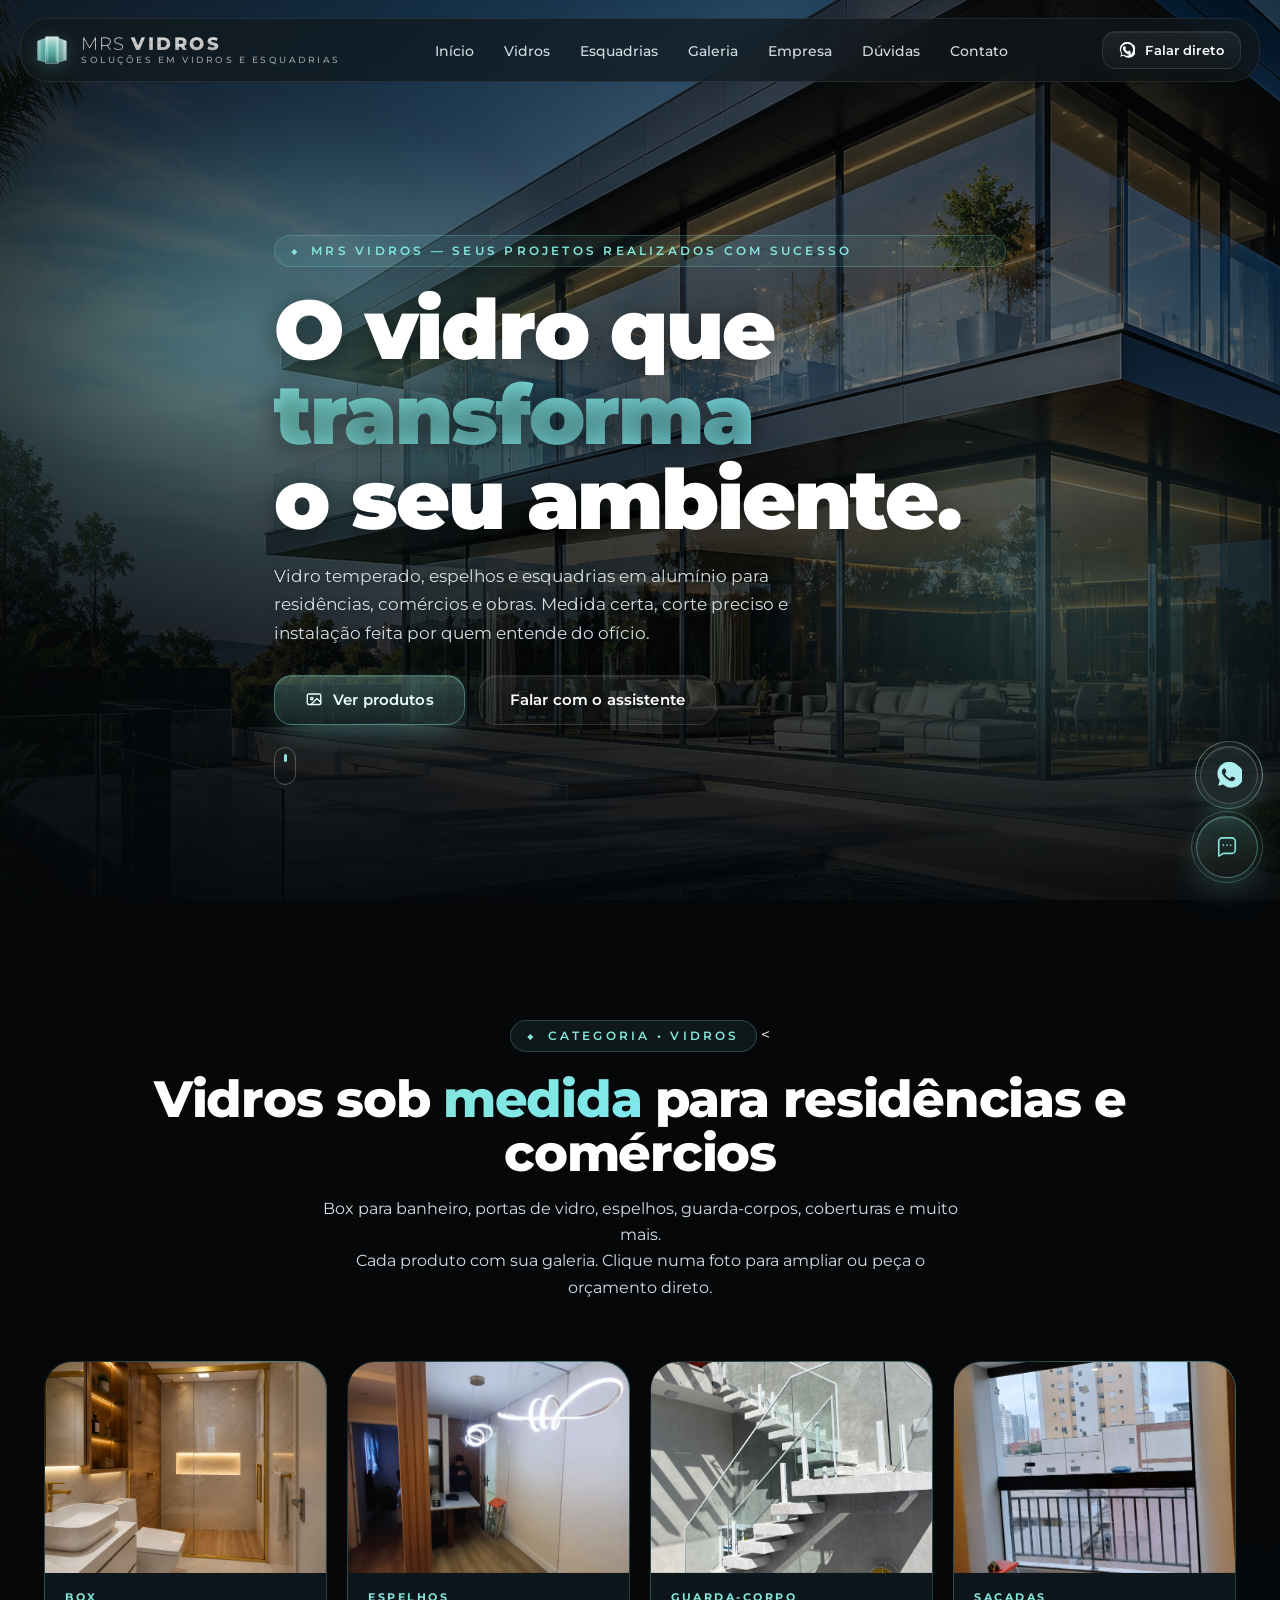
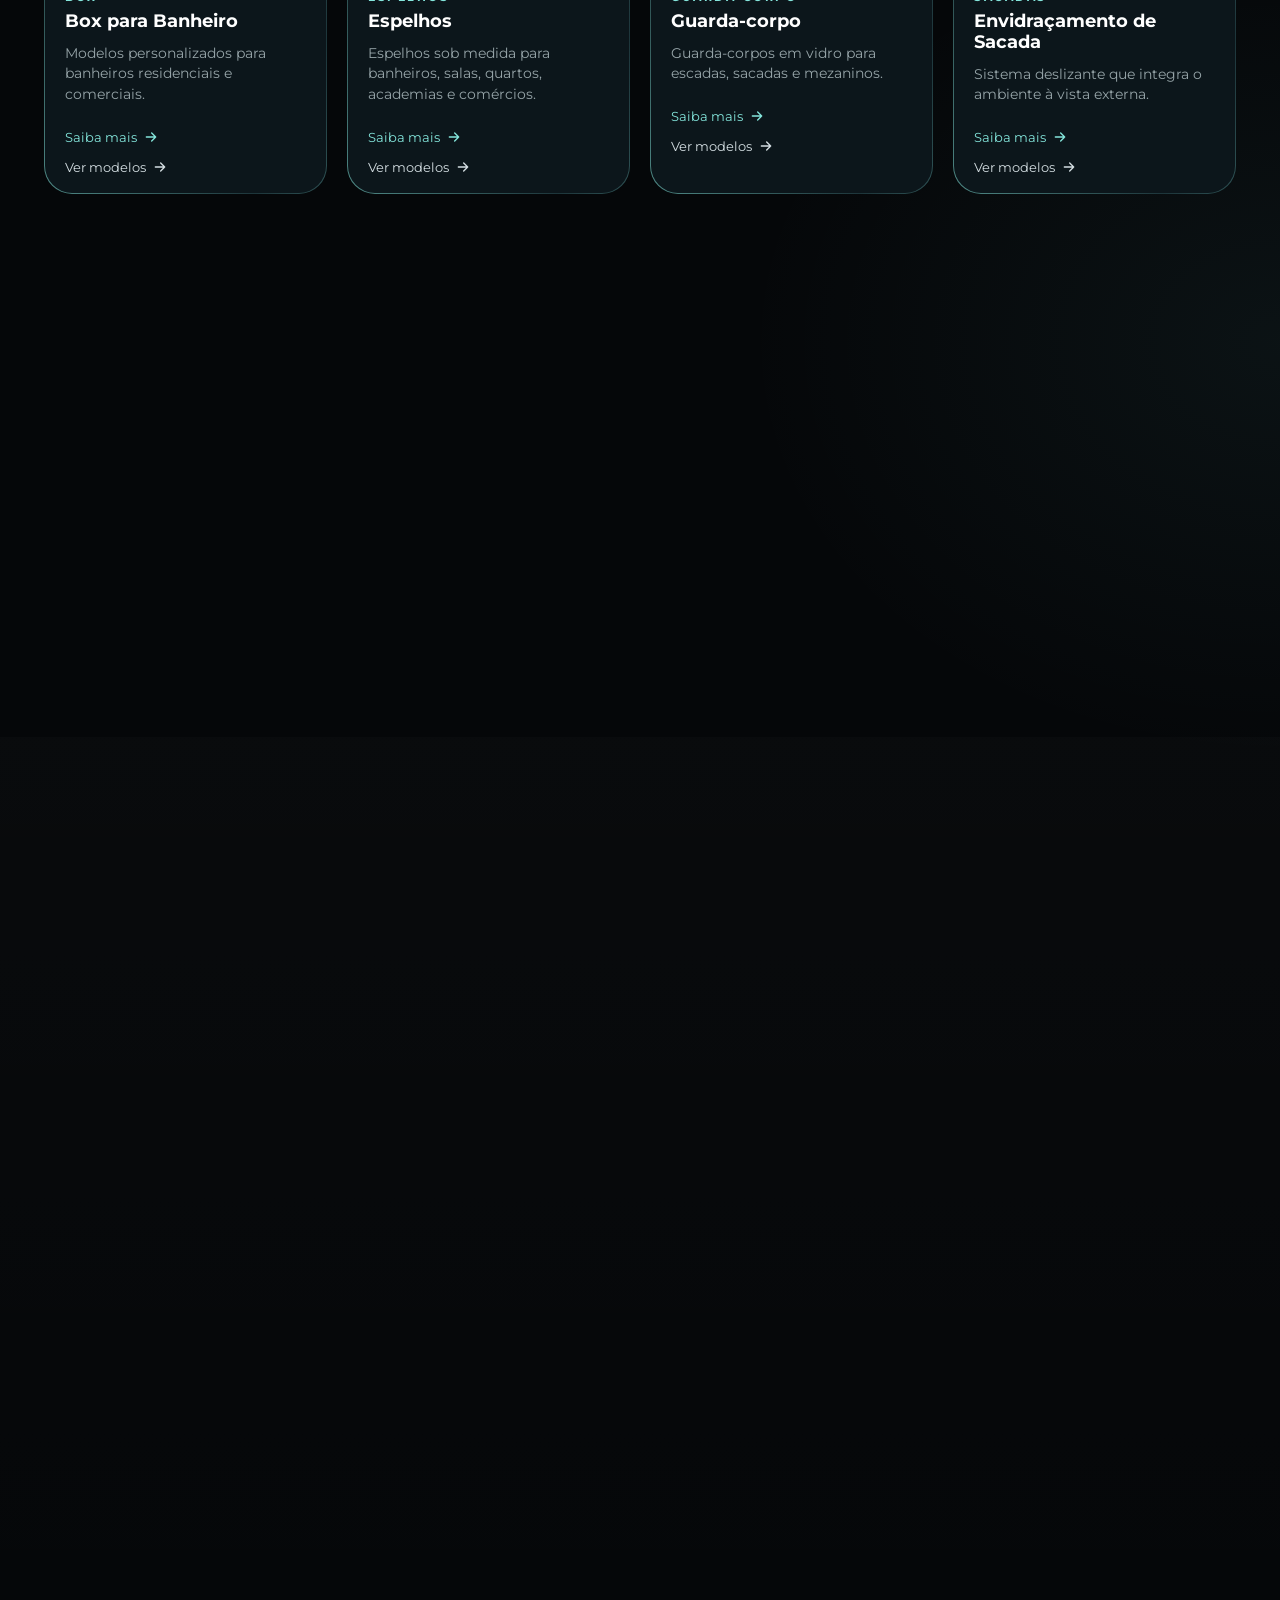
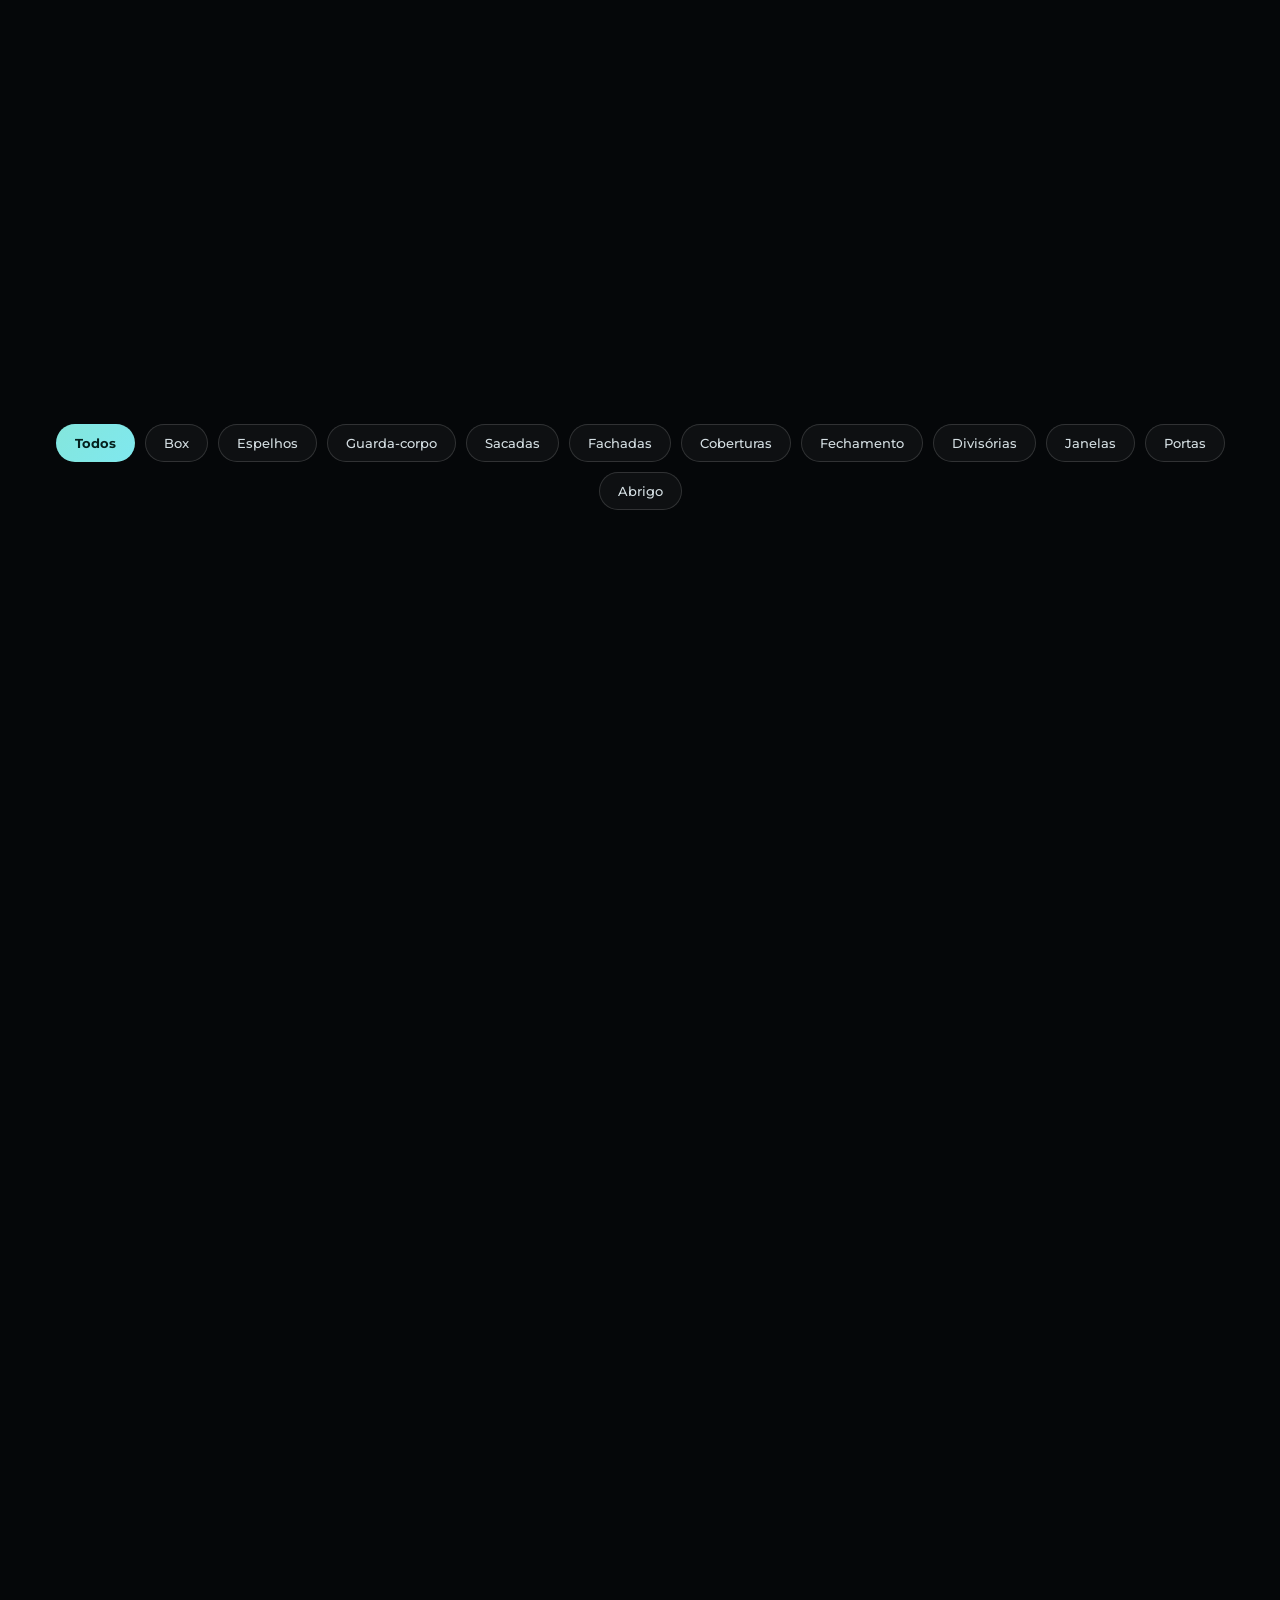
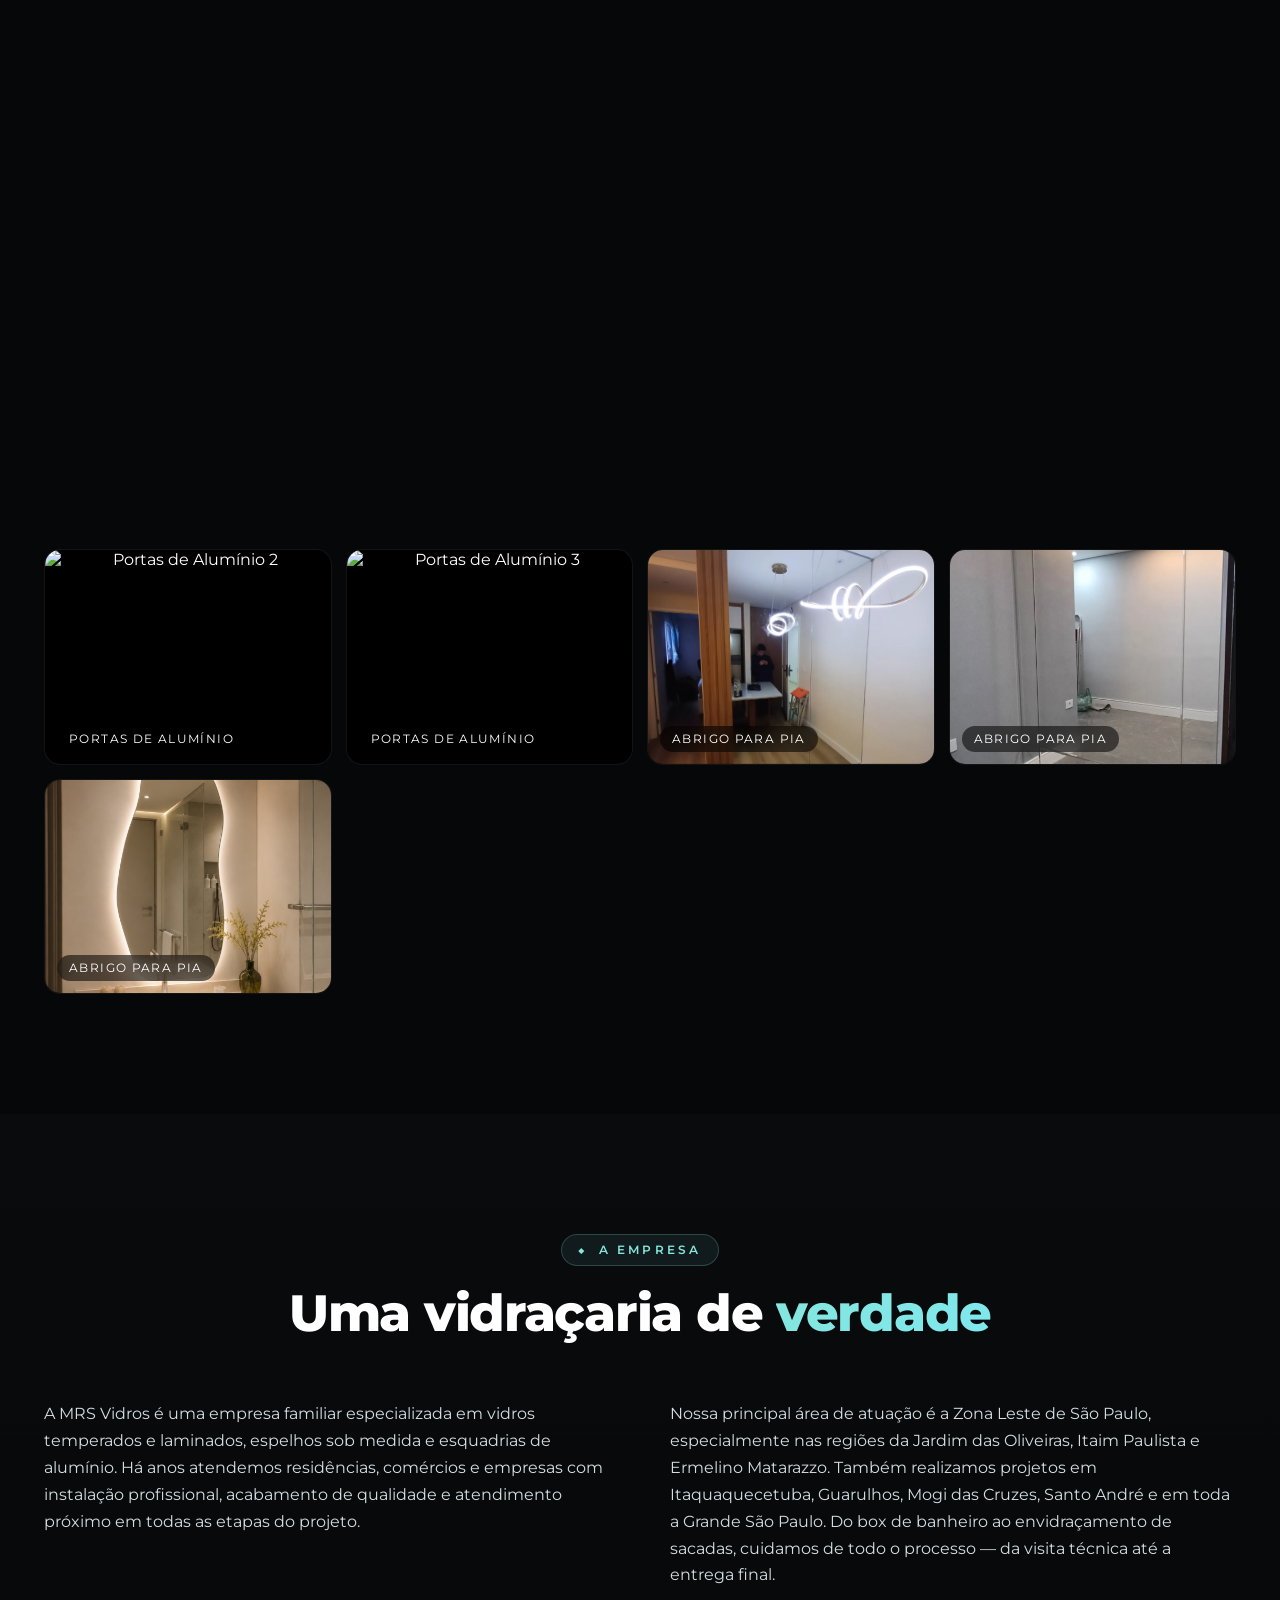
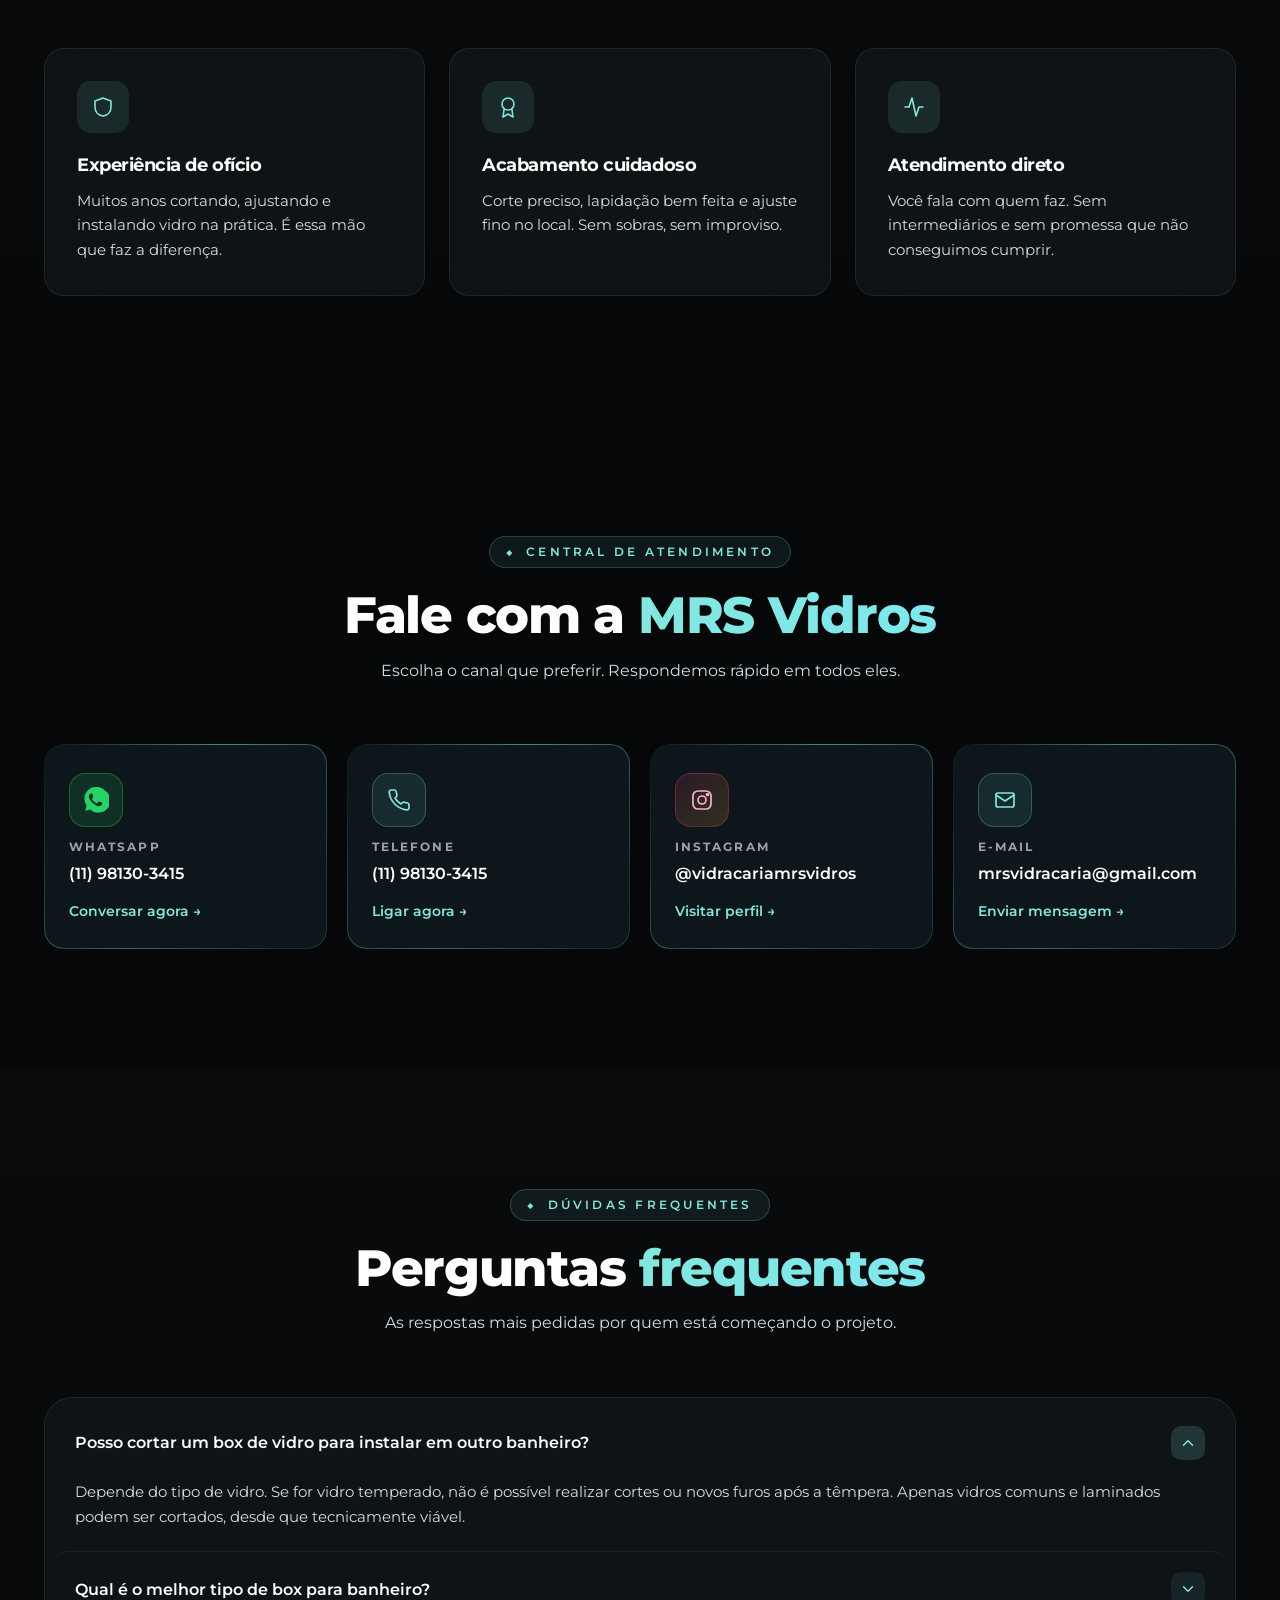
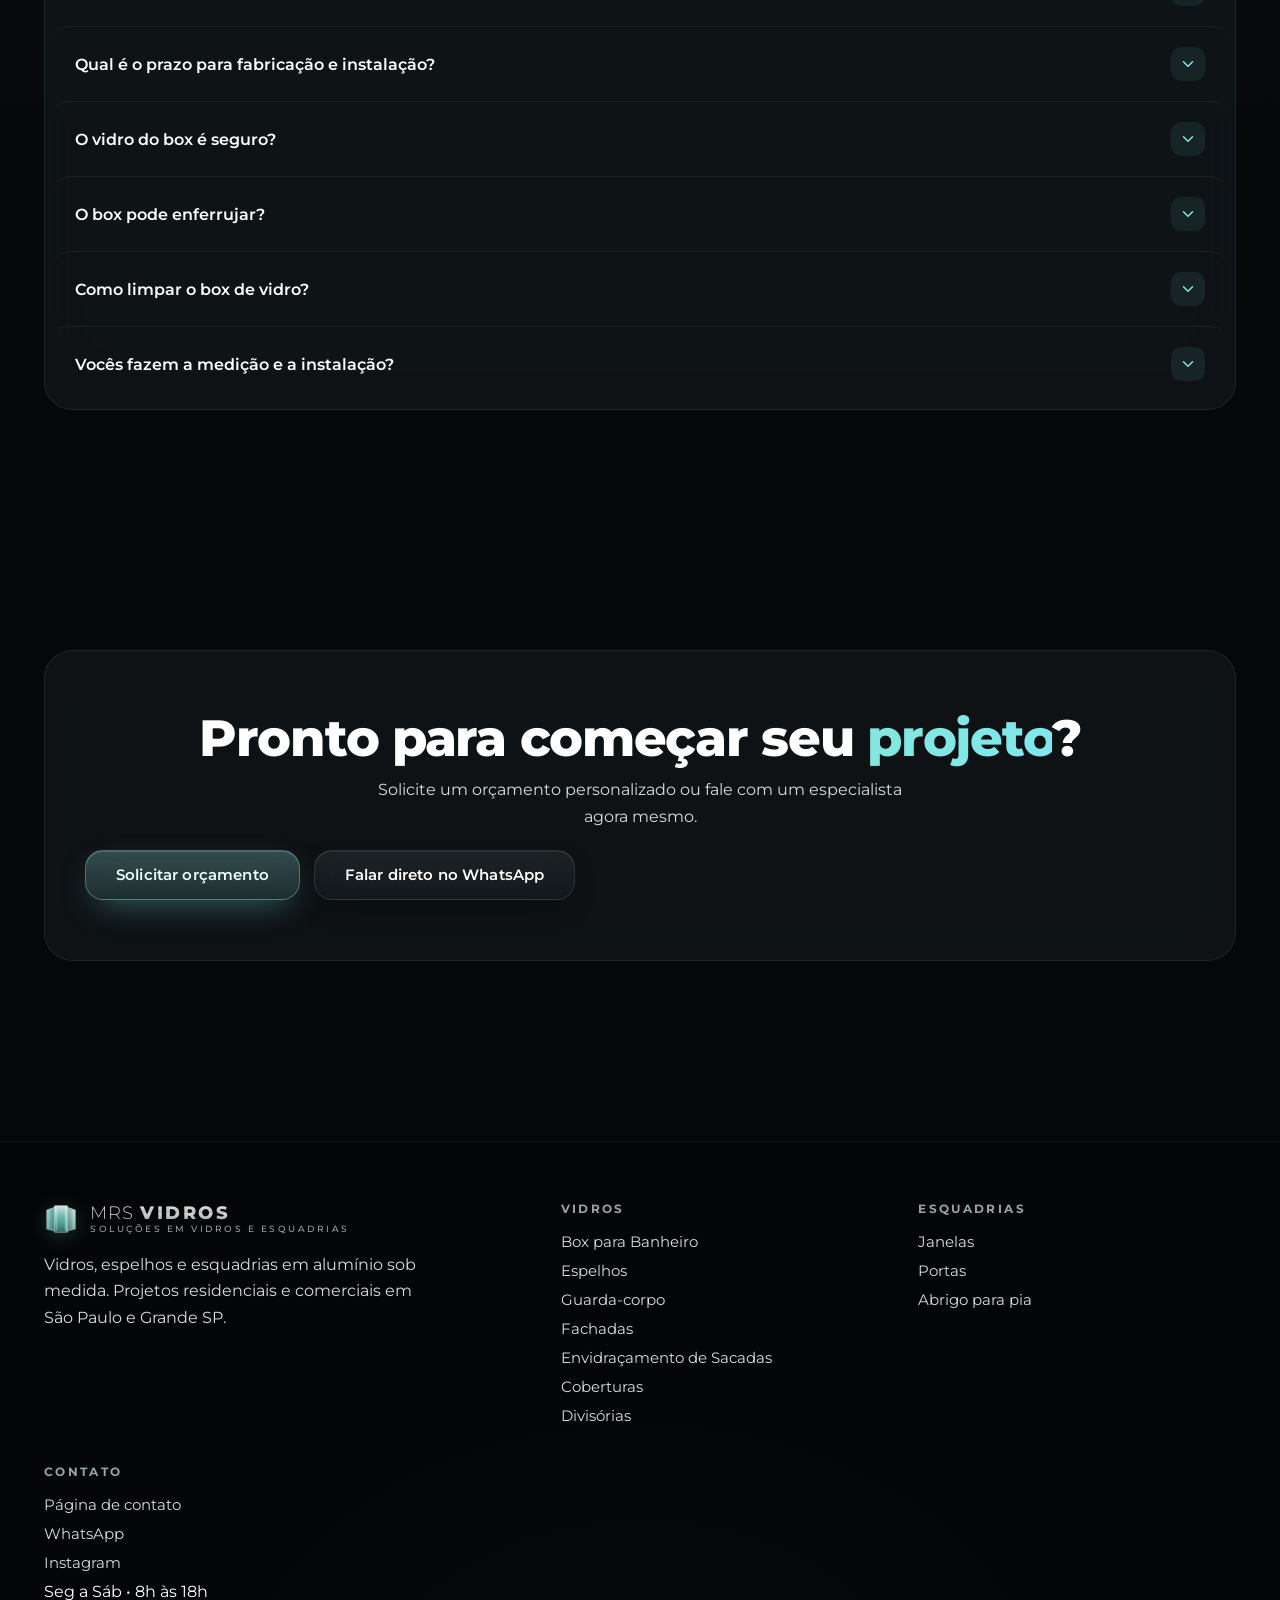
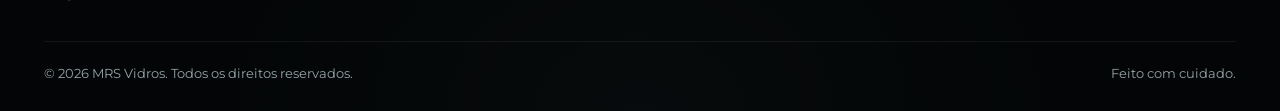
==== commit 6e25a1ee: "Add files via upload" ====
--- a/index.html
+++ b/index.html
@@ -41,7 +41,7 @@
 <meta name="twitter:image" content="https://media.base44.com/images/public/6a5961f48b7d6873d9518ac1/6d50f7392_generated_image.png" />
 
 <!-- Favicons -->
-<link rel="icon" type="image/x-icon" href="imagens/favicon.ico.png">
+<link rel="shortcut icon" href="imagens/favicon.ico">
 <link rel="icon" type="image/png" sizes="32x32" href="imagens/favicon-32x32.png">
 <link rel="icon" type="image/png" sizes="16x16" href="imagens/favicon-16x16.png">
 <link rel="apple-touch-icon" sizes="180x180" href="imagens/apple-touch-icon.png">
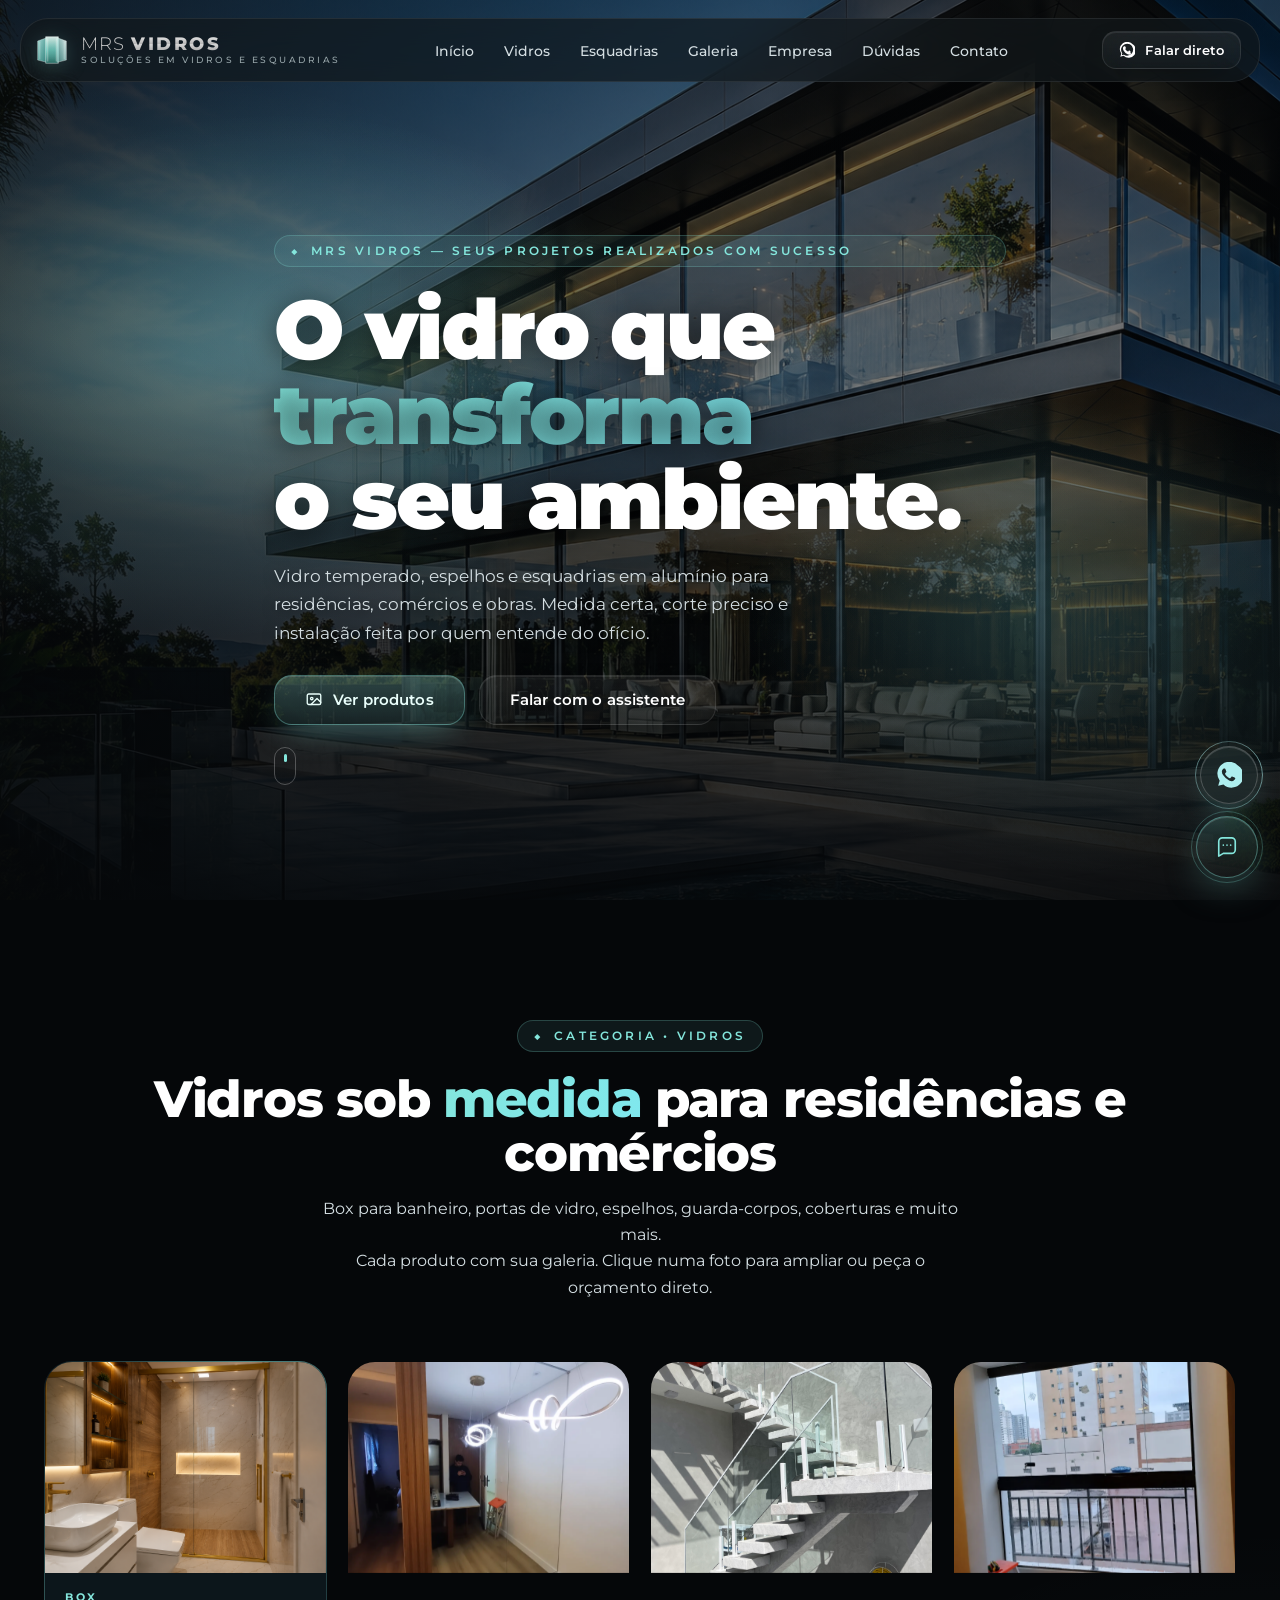
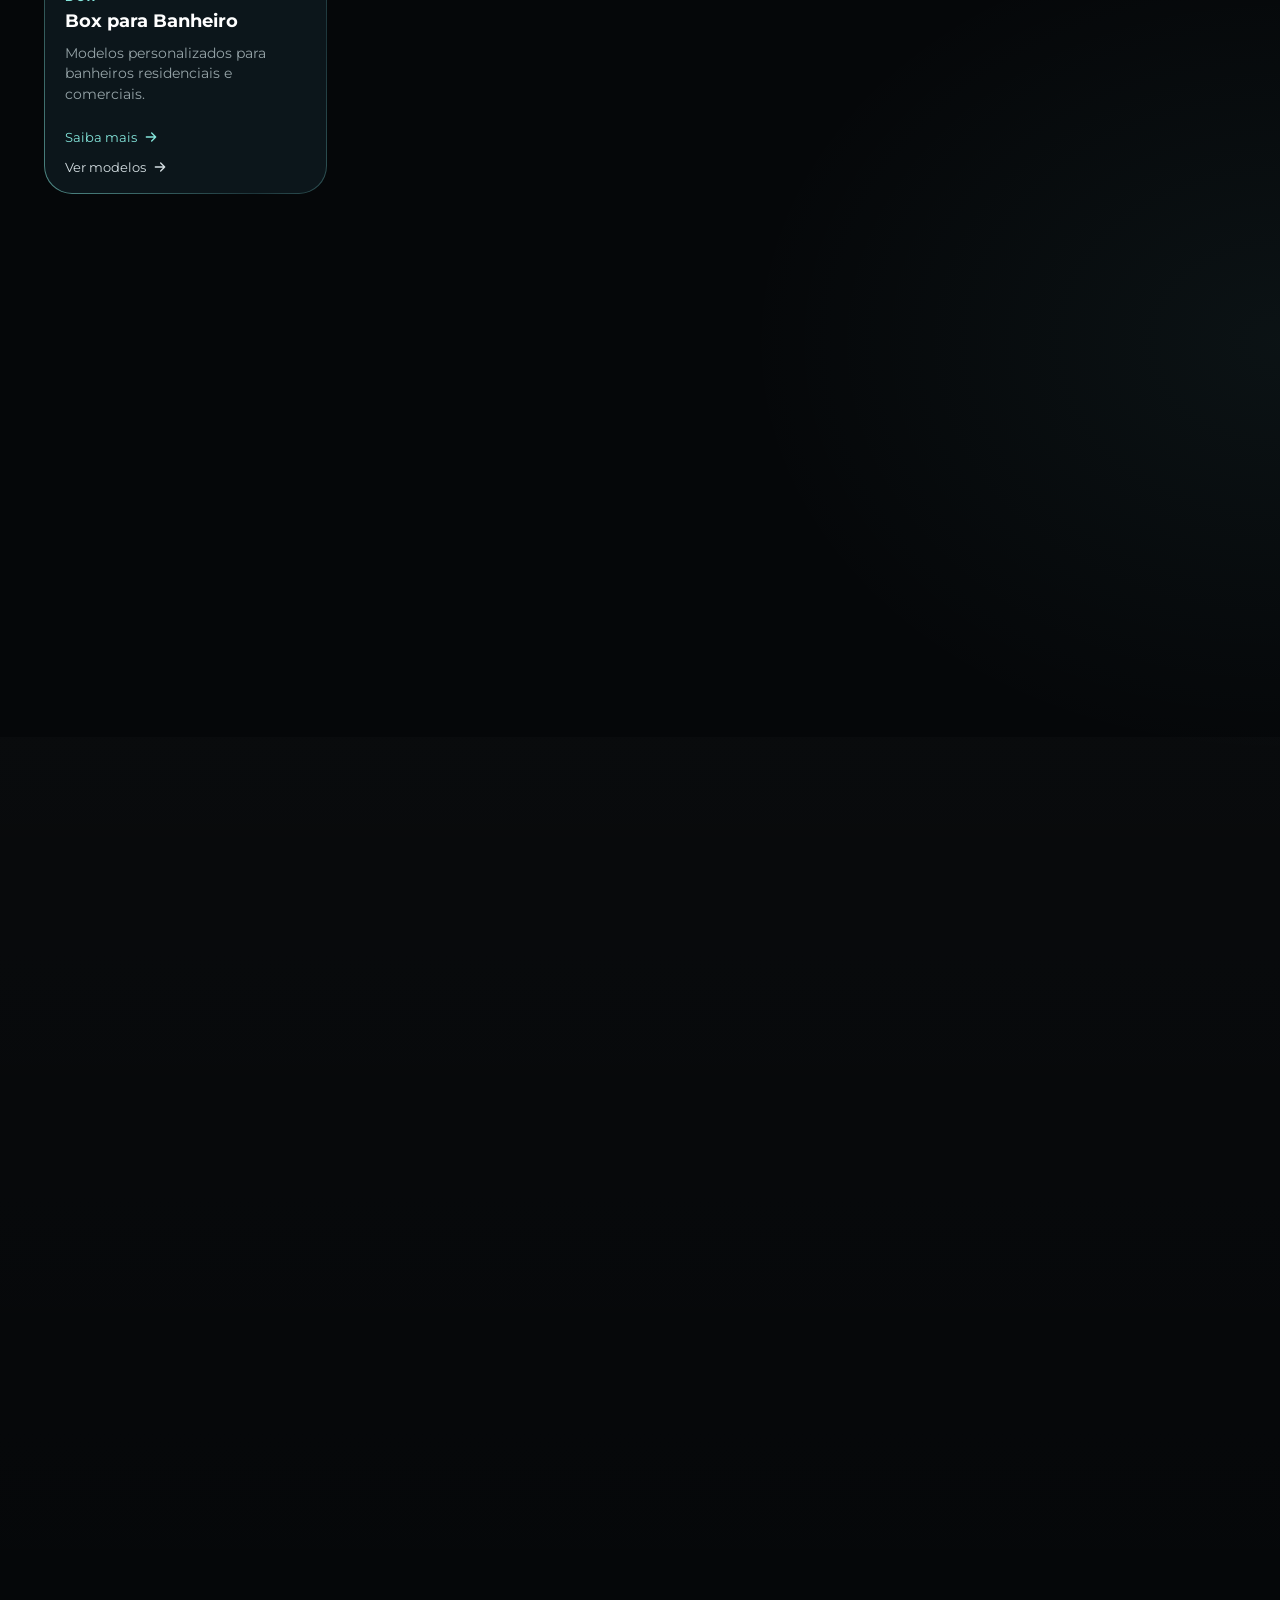
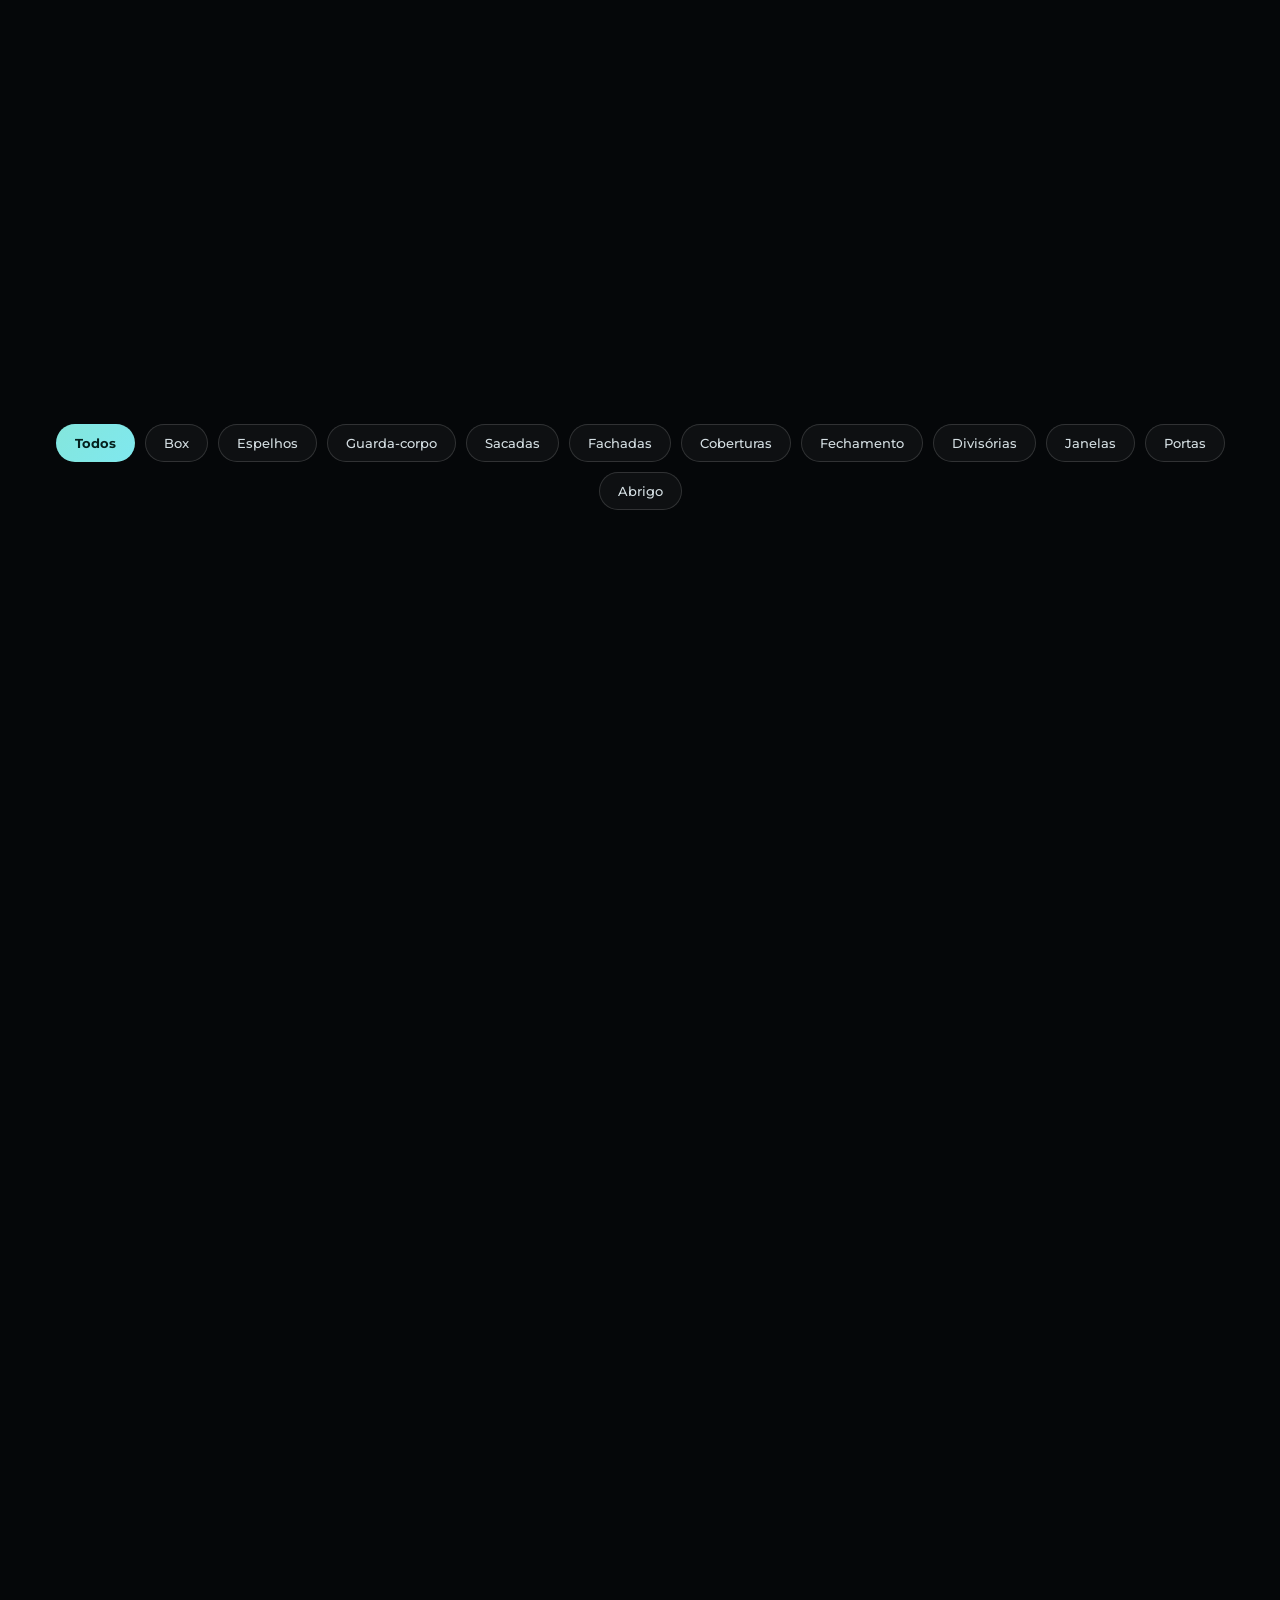
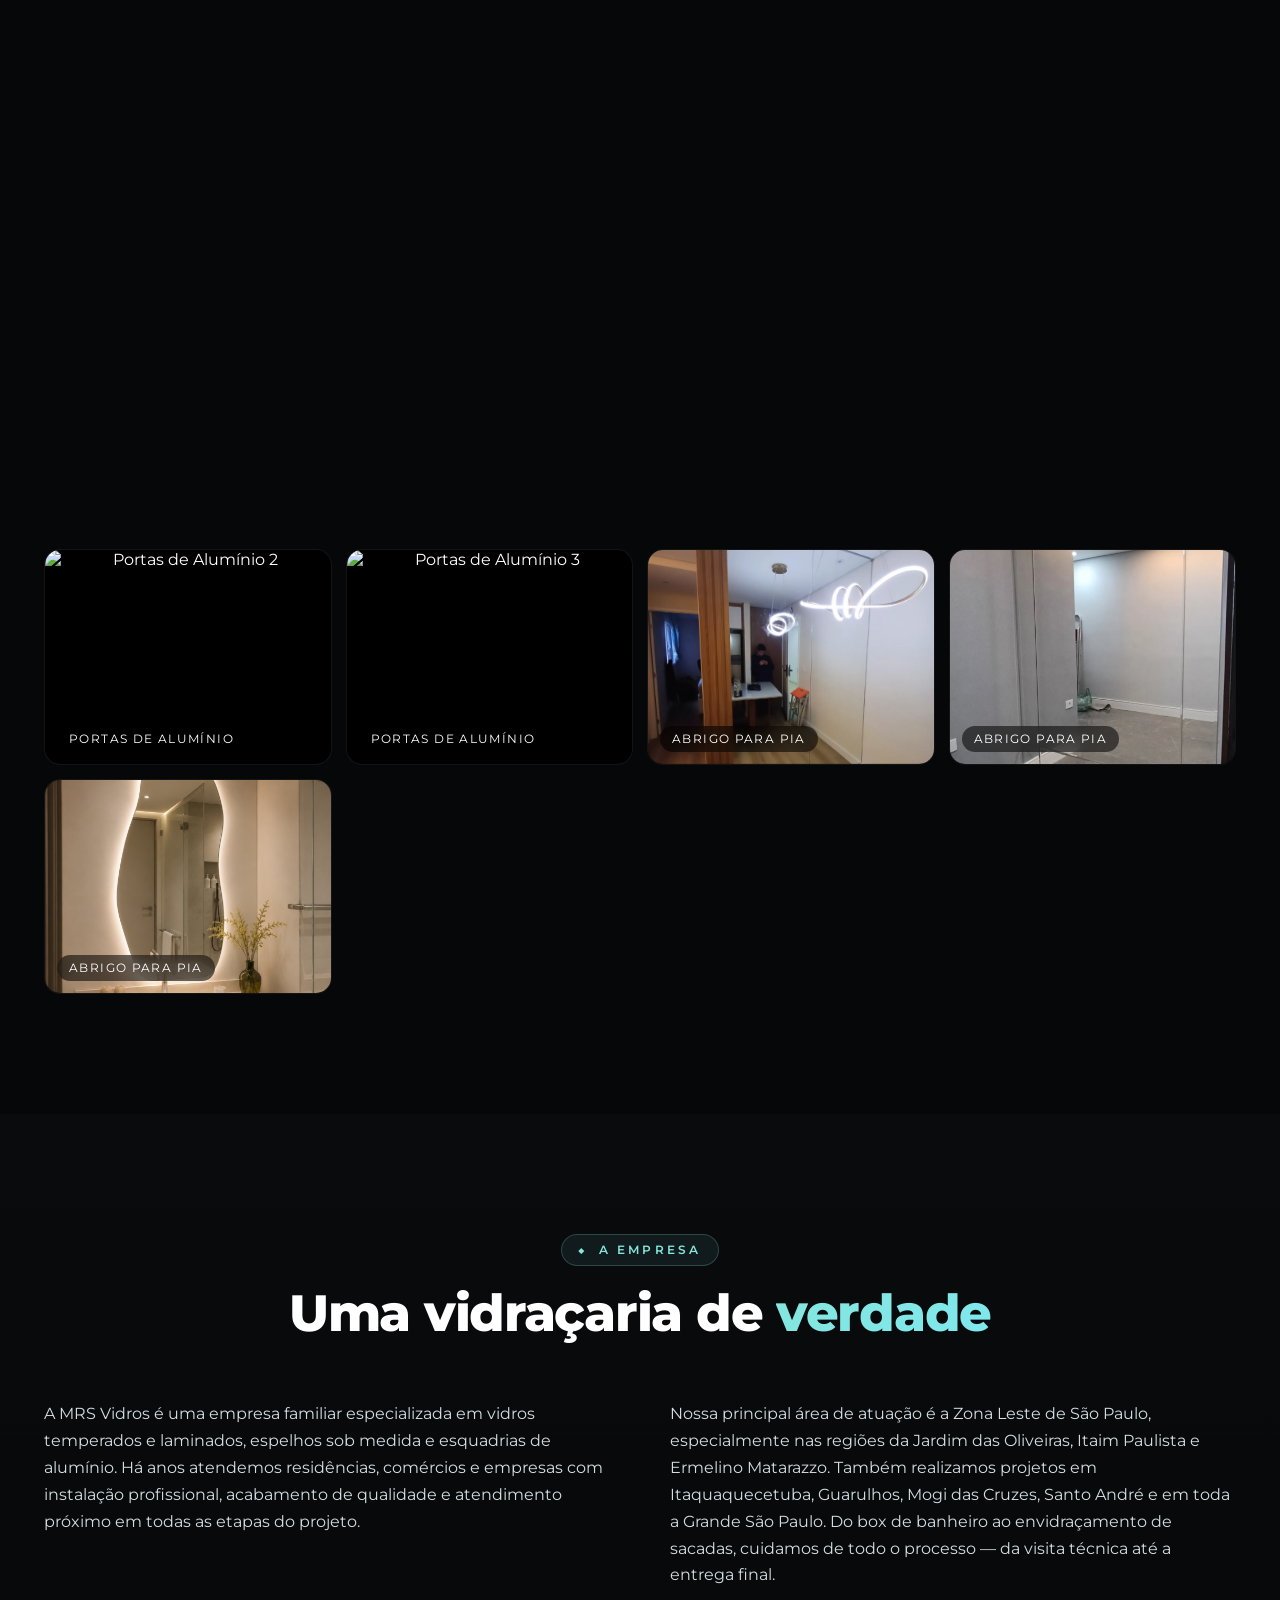
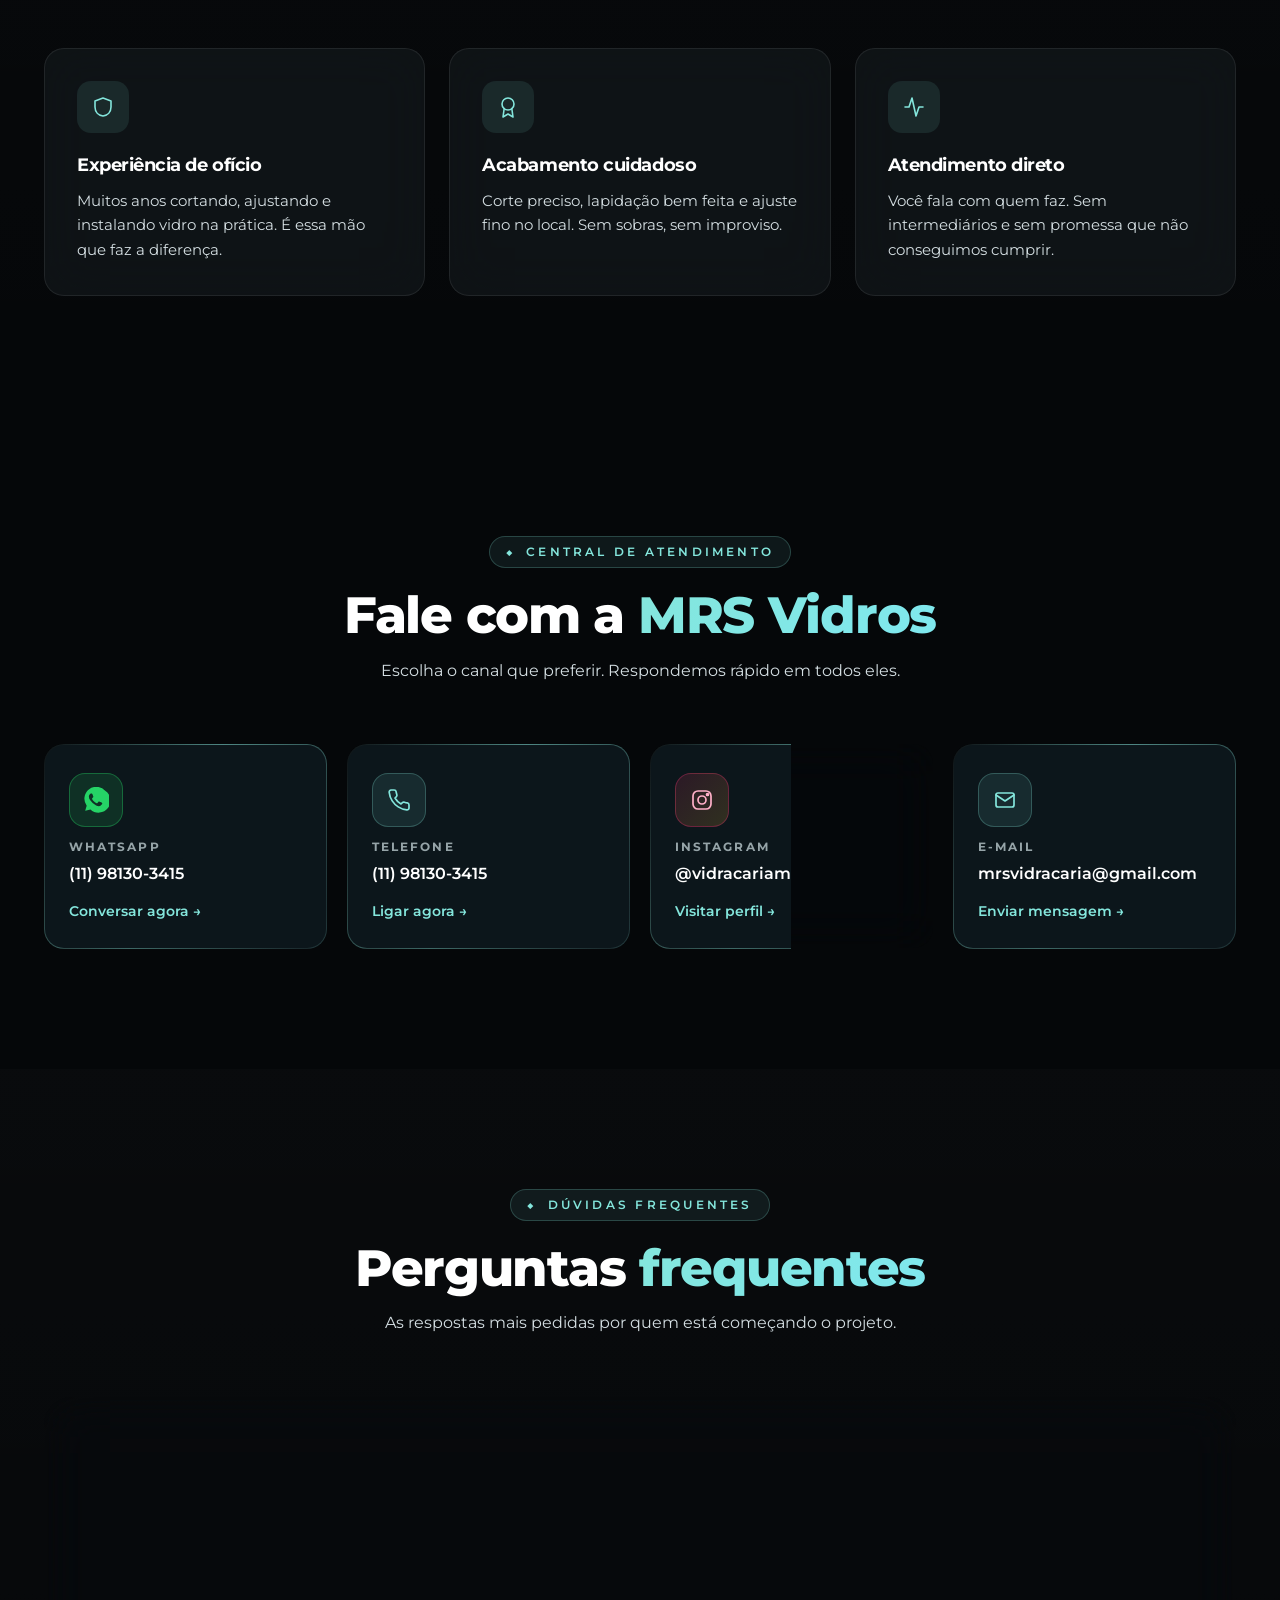
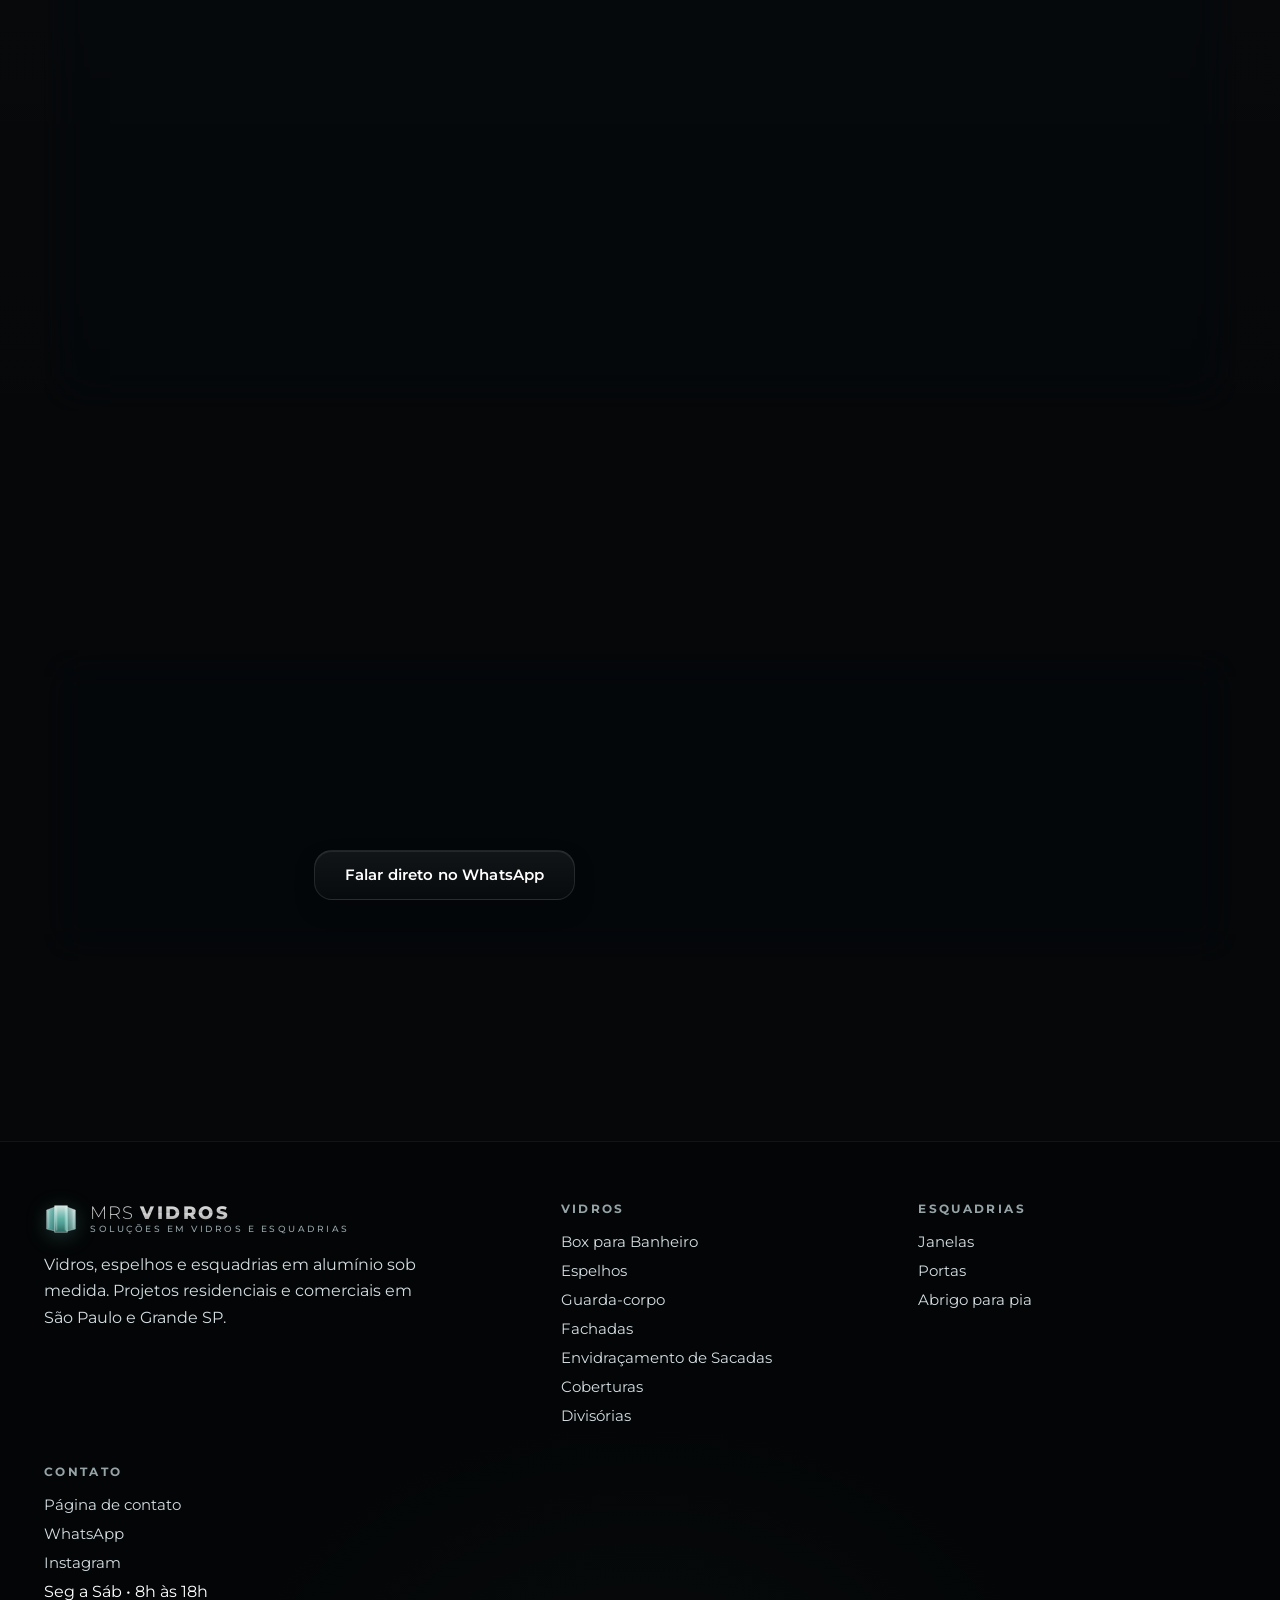
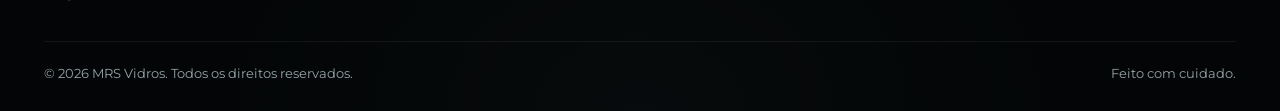
==== commit 5dbf233b: "Add files via upload" ====
--- a/index.html
+++ b/index.html
@@ -58,7 +58,7 @@
   <script type="application/ld+json">
   {
     "@context": "https://schema.org",
-    "@type": "LocalBusiness",
+    "@type": "GlassRepairService",
     "@id": "https://mrsvidros.com.br/#business",
     "name": "MRS Vidros",
     "image": "imagens/hero.jpg",
@@ -74,11 +74,19 @@
 {"@type":"City","name":"Santo André"}
 ]{"@type":"AdministrativeArea","name":"Grande São Paulo"}],
     "address": {"@type":"PostalAddress","addressLocality":"São Paulo","addressRegion":"SP","addressCountry":"BR"},
-    "openingHoursSpecification": [{
-      "@type":"OpeningHoursSpecification",
-      "dayOfWeek":["Monday","Tuesday","Wednesday","Thursday","Friday","Saturday"],
-      "opens":"08:00","closes":"18:00"
-    }],
+    "openingHoursSpecification": [,
+       "@type":"OpeningHoursSpecification",
+    "dayOfWeek": [
+      "Monday",
+      "Tuesday",
+      "Wednesday",
+      "Thursday",
+      "Friday",
+    ],
+    "opens":"08:00",
+    "closes":"18:00"
+  }
+],
     "sameAs": ["https://www.instagram.com/vidracariamrsvidros/"]
   }
   </script>
@@ -236,7 +244,7 @@
       <div class="container">
         <div class="section-head reveal">
           <span class="tag"><span class="diamond">◆</span>Categoria • Vidros</span>
-         <<h2>
+         <h2>
   Vidros sob
   <span class="gradient-text">medida</span>
   para residências e comércios
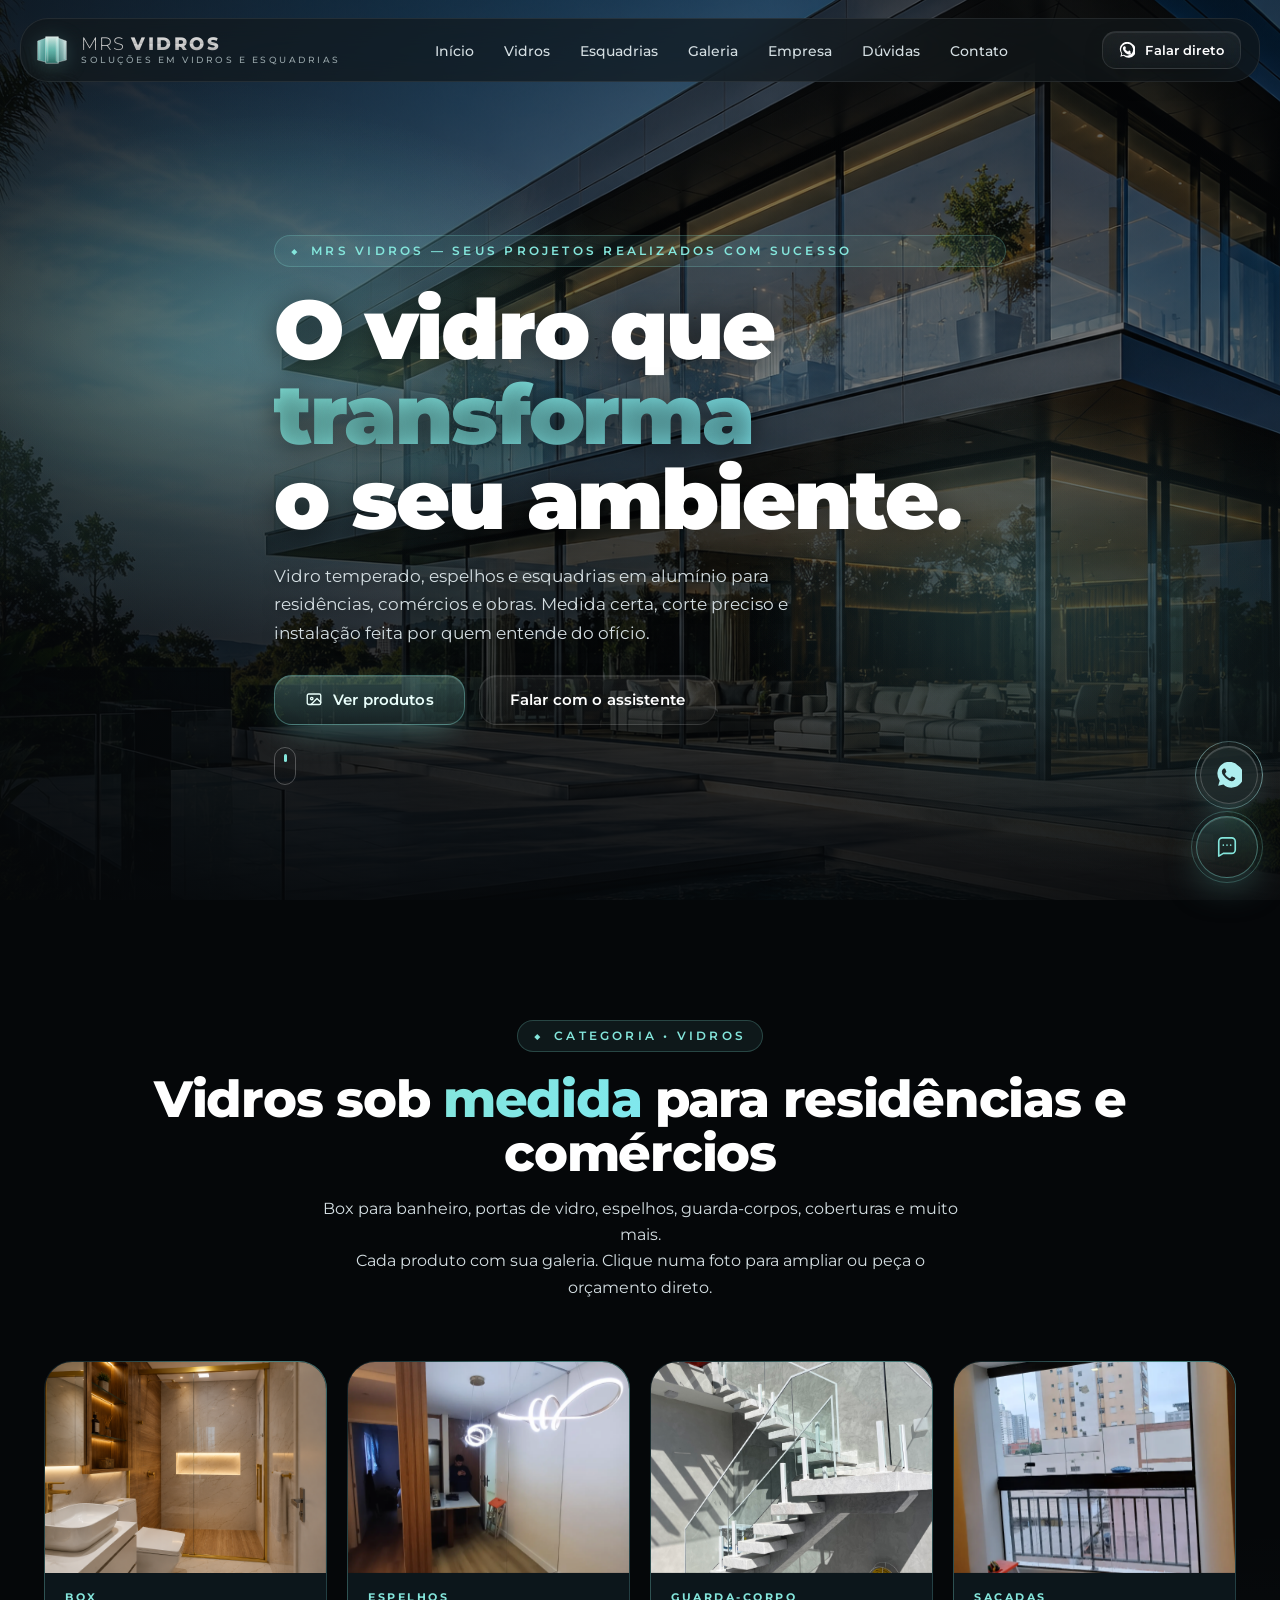
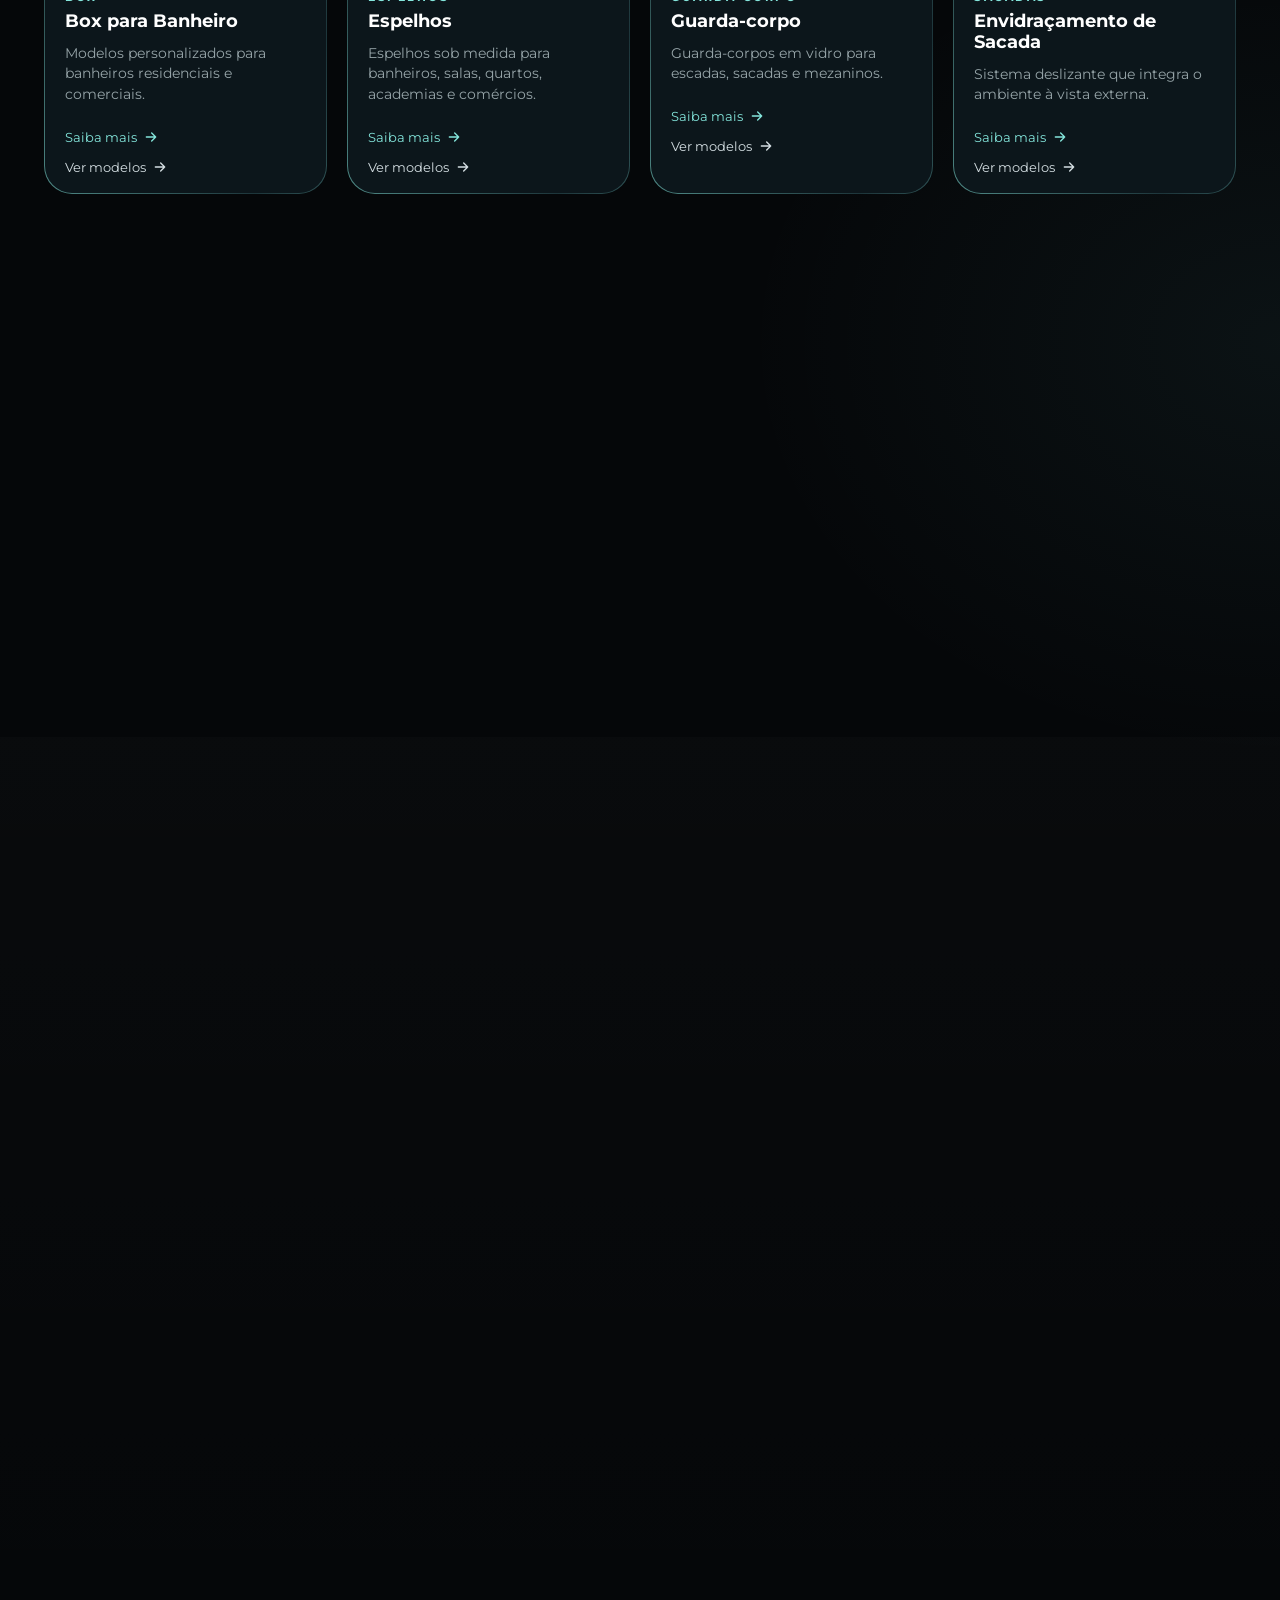
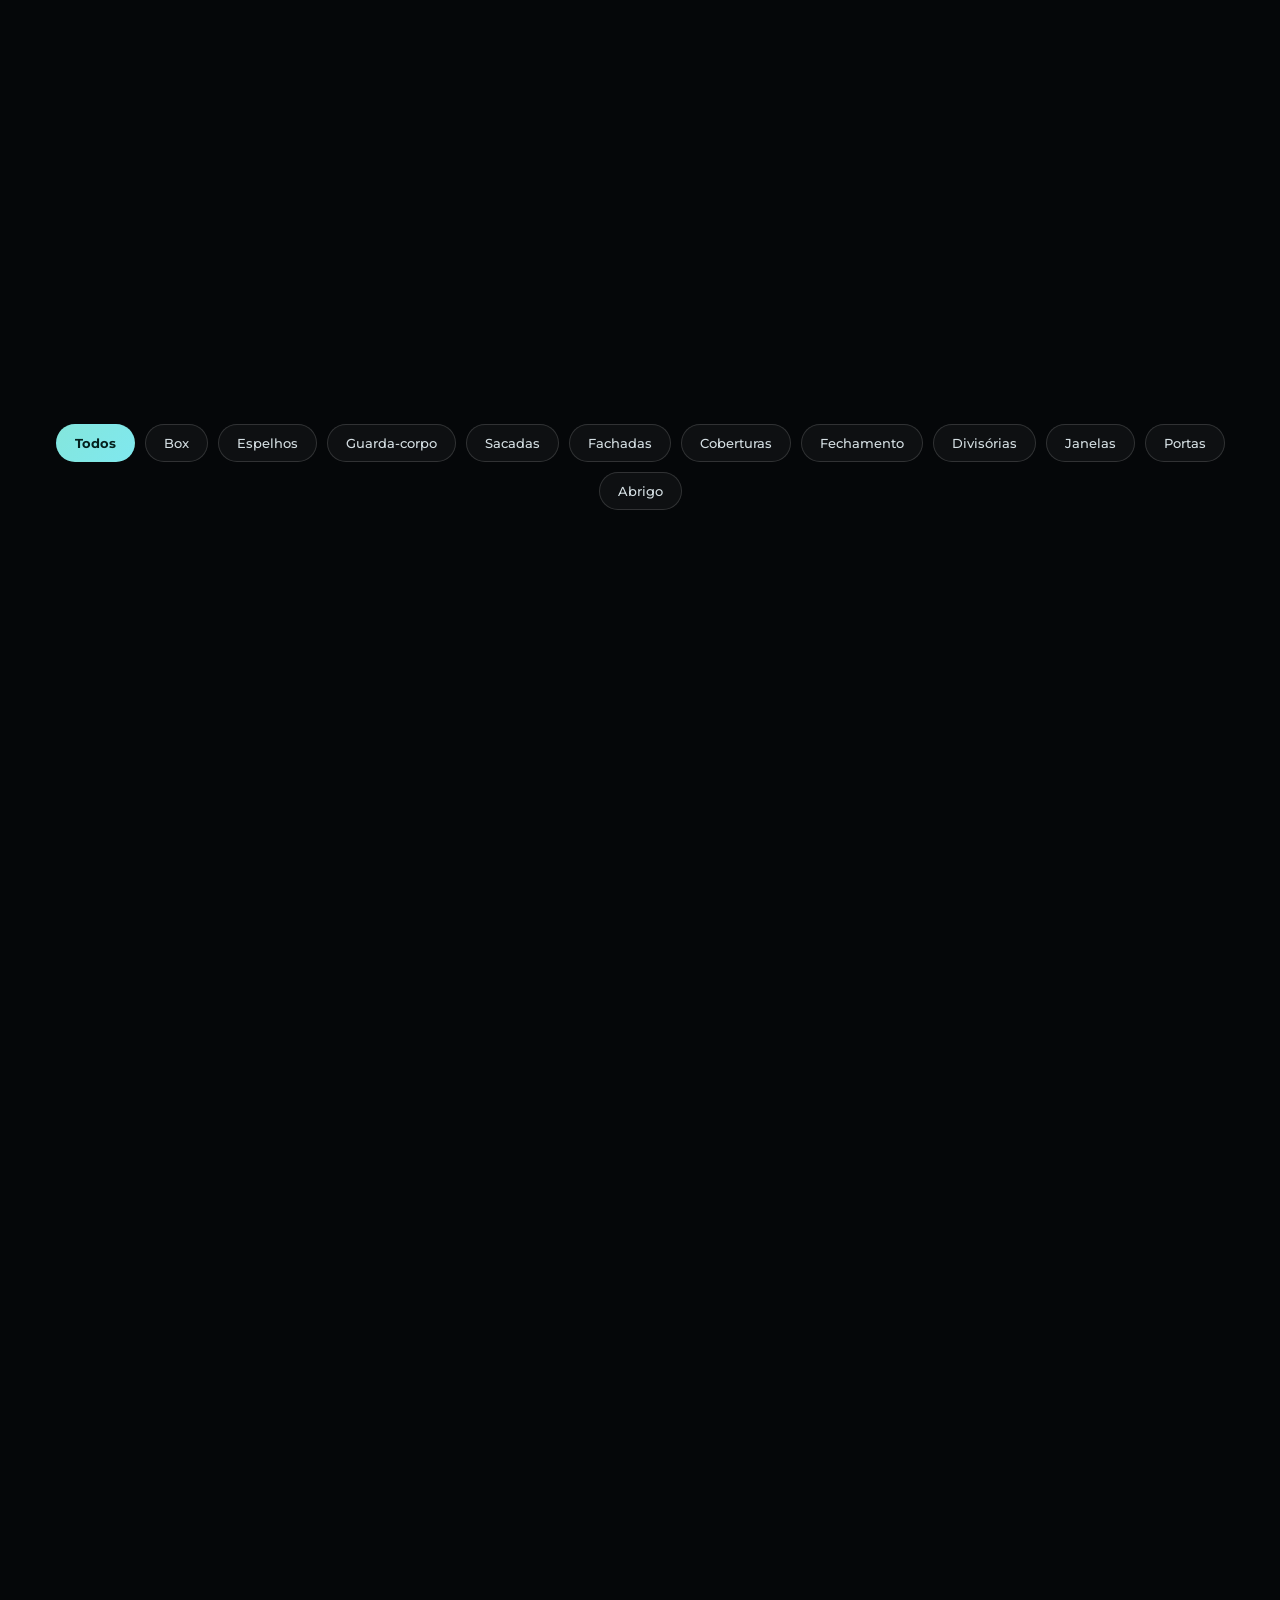
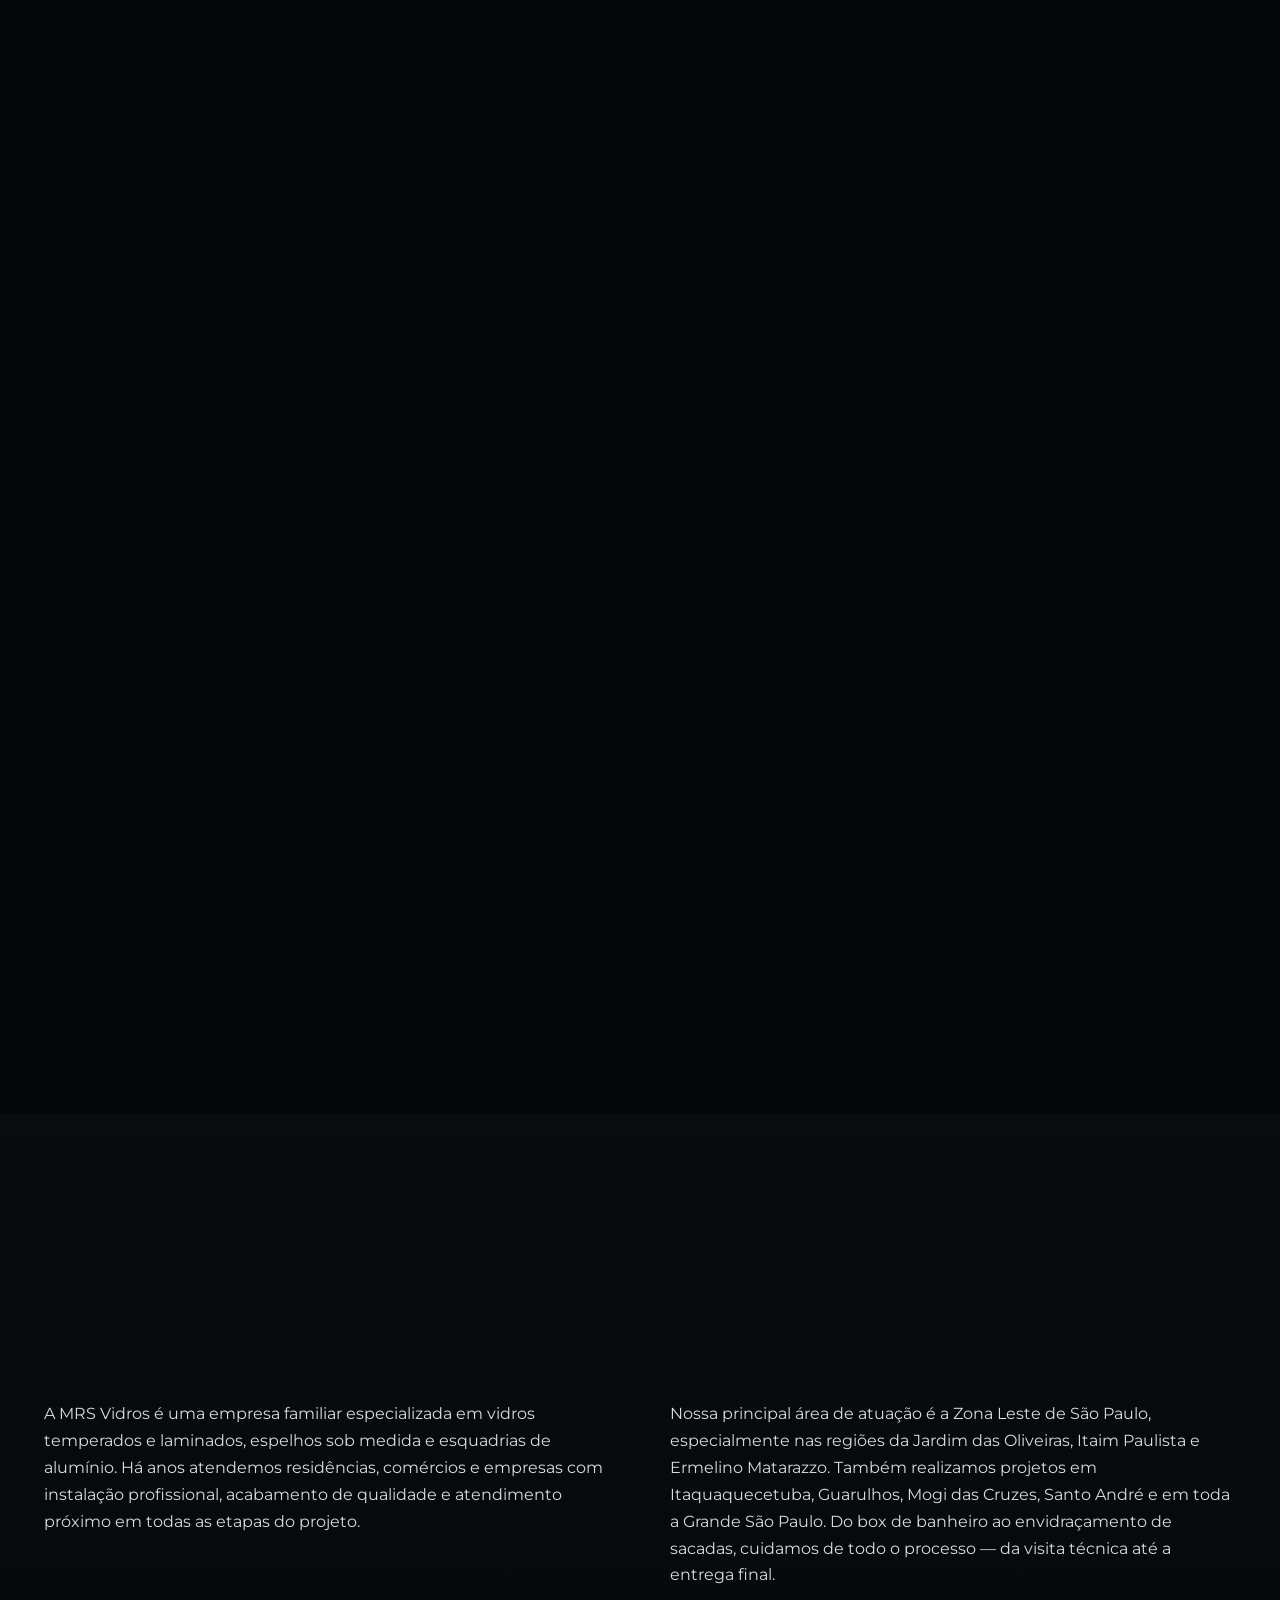
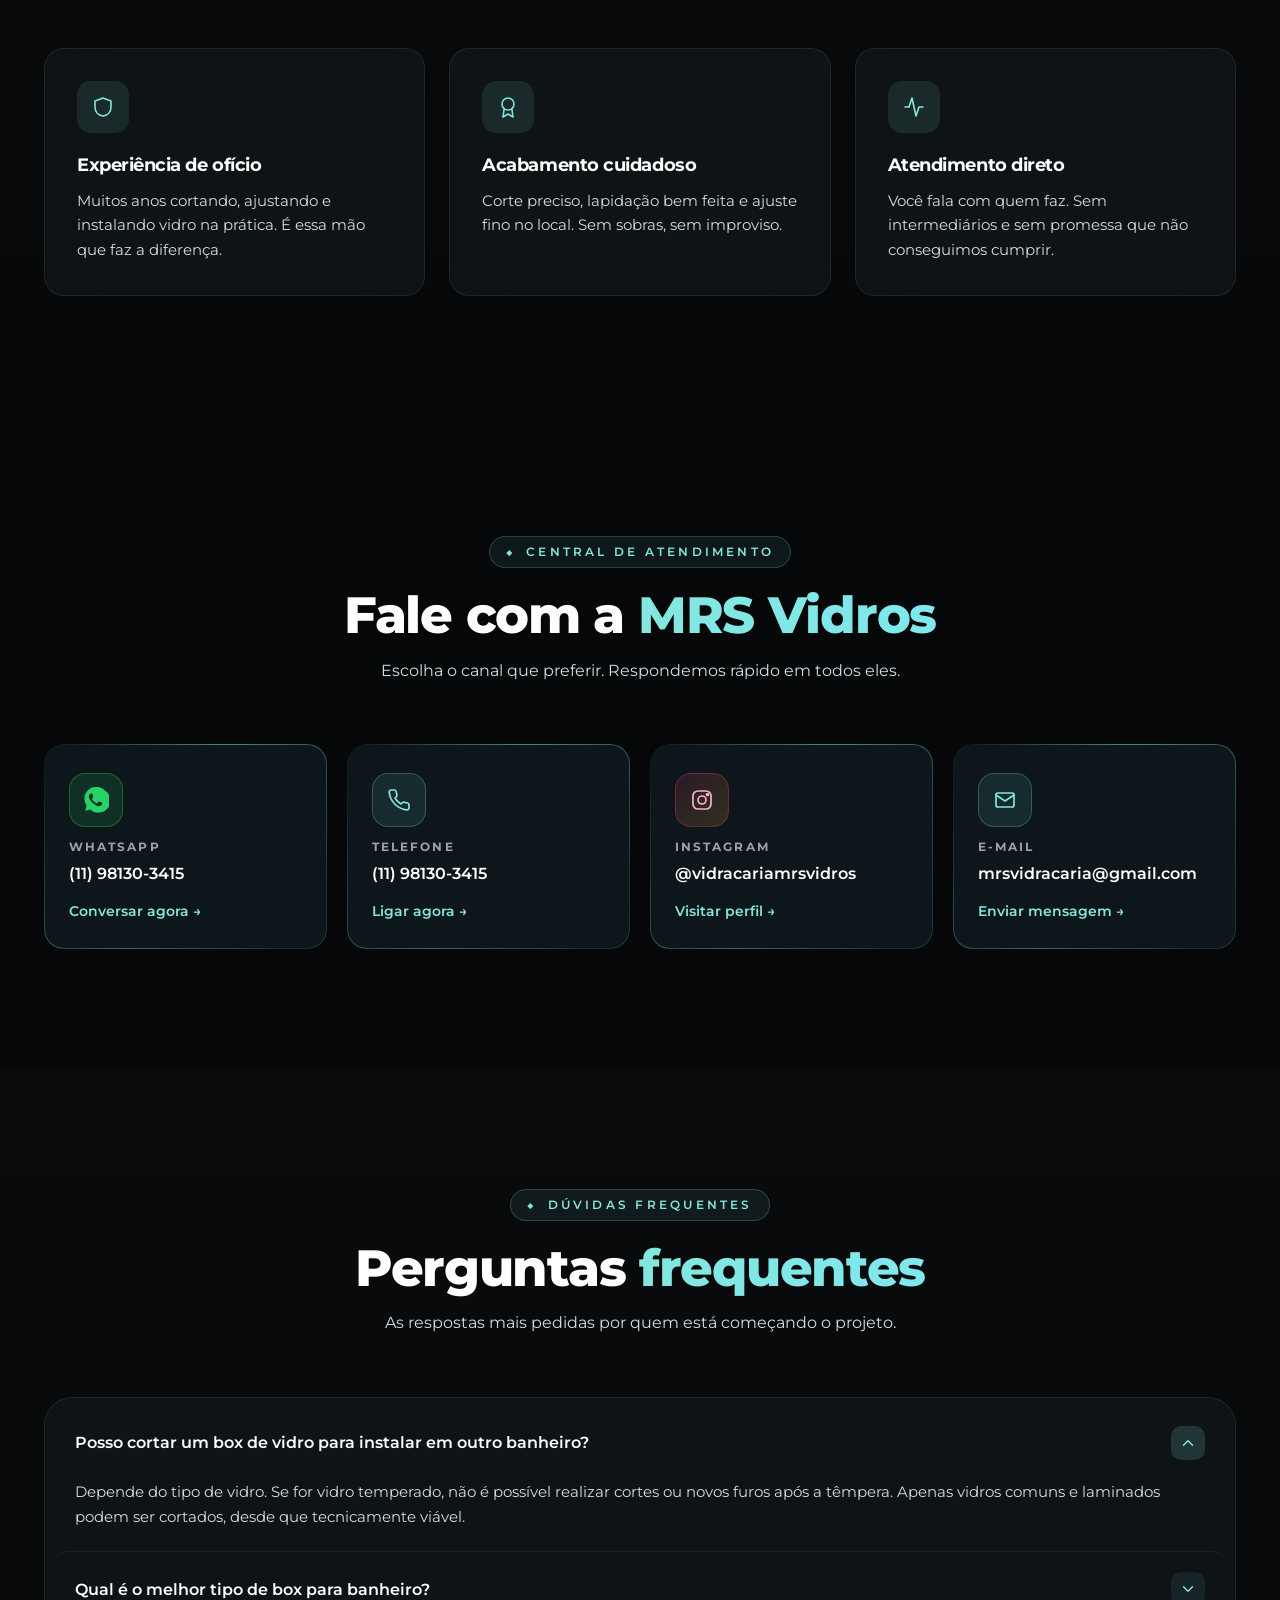
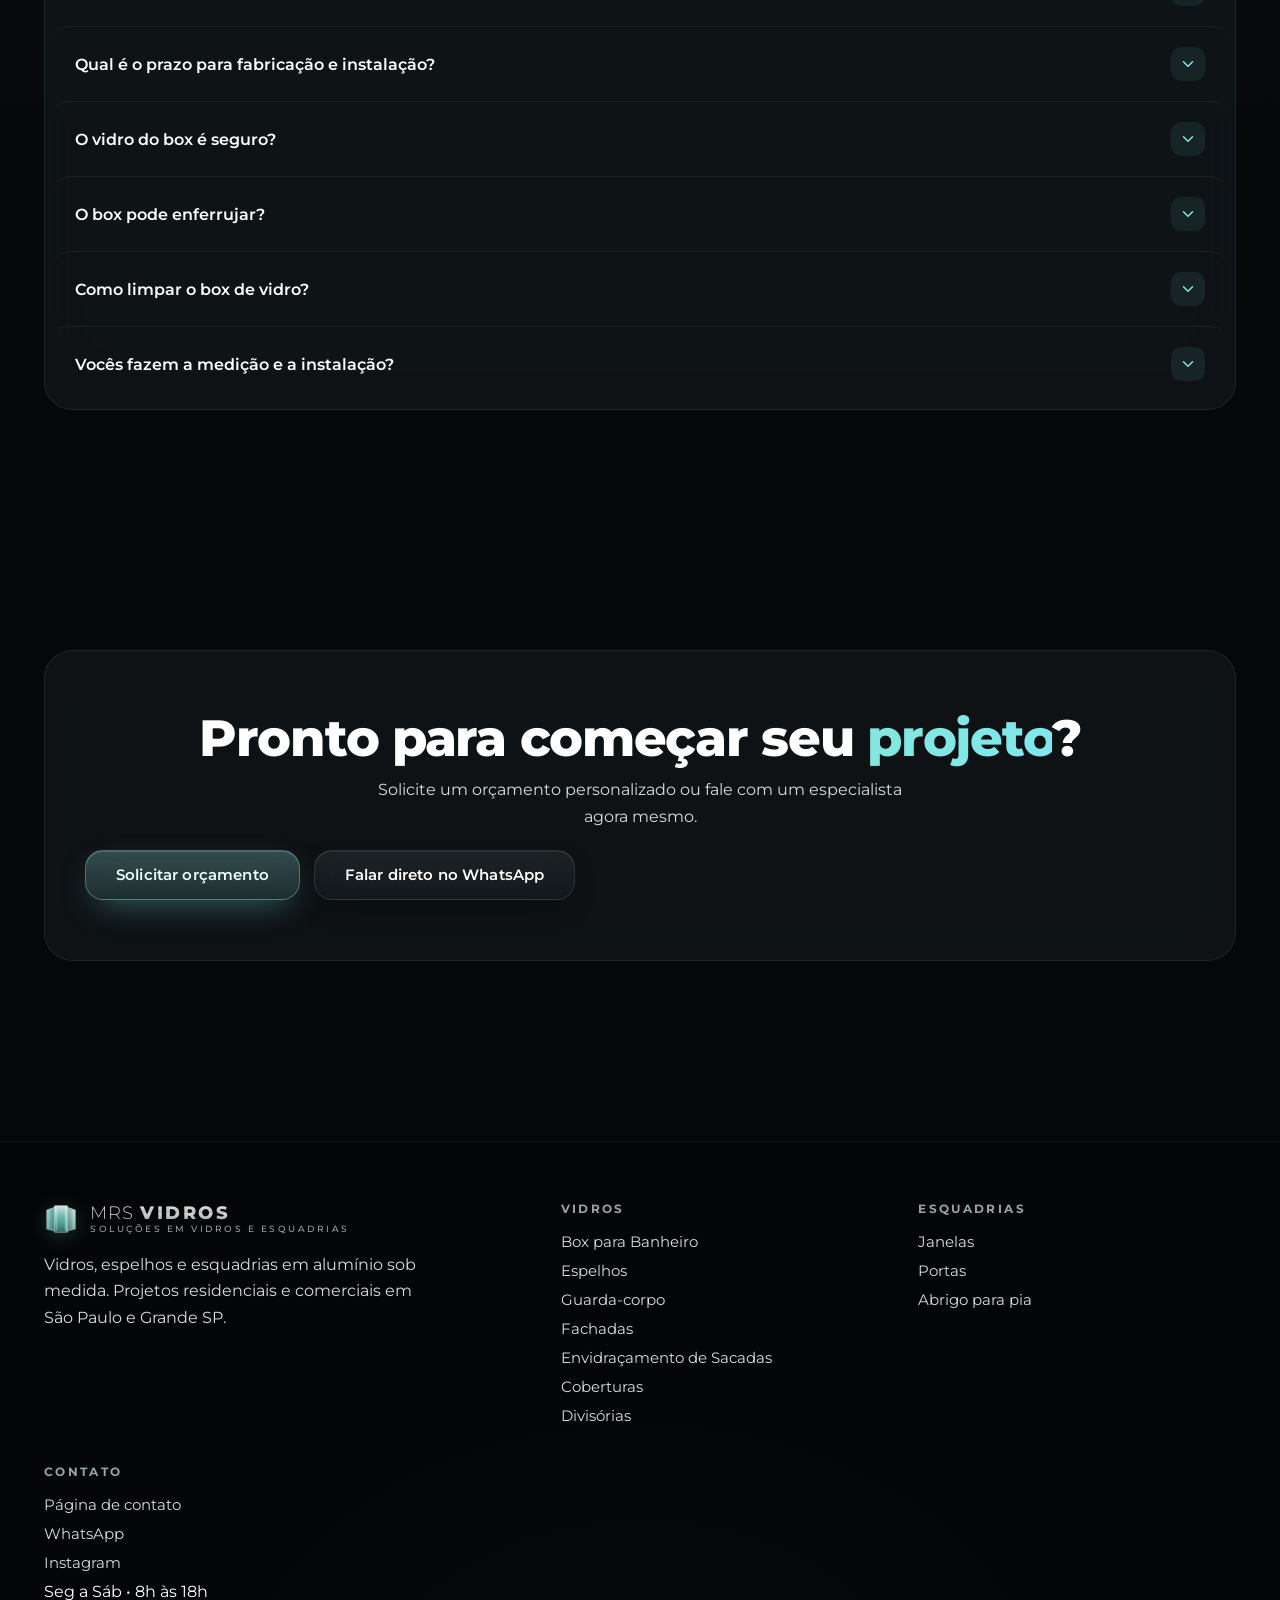
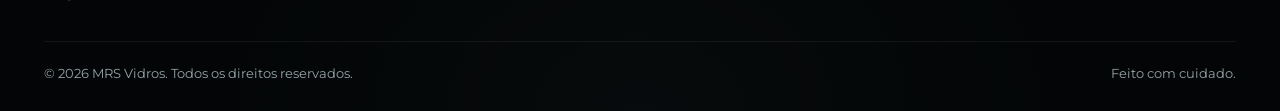
==== commit ce1607b7: "Add files via upload" ====
--- a/index.html
+++ b/index.html
@@ -66,15 +66,16 @@
     "url": "https://mrsvidros.com.br/",
     "telephone": "+5511981303415",
     "priceRange": "$$",
-    "areaServed":[
-{"@type":"City","name":"São Paulo"},
-{"@type":"City","name":"Guarulhos"},
-{"@type":"City","name":"Itaquaquecetuba"},
-{"@type":"City","name":"Mogi das Cruzes"},
-{"@type":"City","name":"Santo André"}
-]{"@type":"AdministrativeArea","name":"Grande São Paulo"}],
+    "areaServed": [
+  {"@type":"City","name":"São Paulo"},
+  {"@type":"City","name":"Guarulhos"},
+  {"@type":"City","name":"Itaquaquecetuba"},
+  {"@type":"City","name":"Mogi das Cruzes"},
+  {"@type":"City","name":"Santo André"},
+  {"@type":"AdministrativeArea","name":"Grande São Paulo"}
+],
     "address": {"@type":"PostalAddress","addressLocality":"São Paulo","addressRegion":"SP","addressCountry":"BR"},
-    "openingHoursSpecification": [,
+    "openingHoursSpecification": [
        "@type":"OpeningHoursSpecification",
     "dayOfWeek": [
       "Monday",
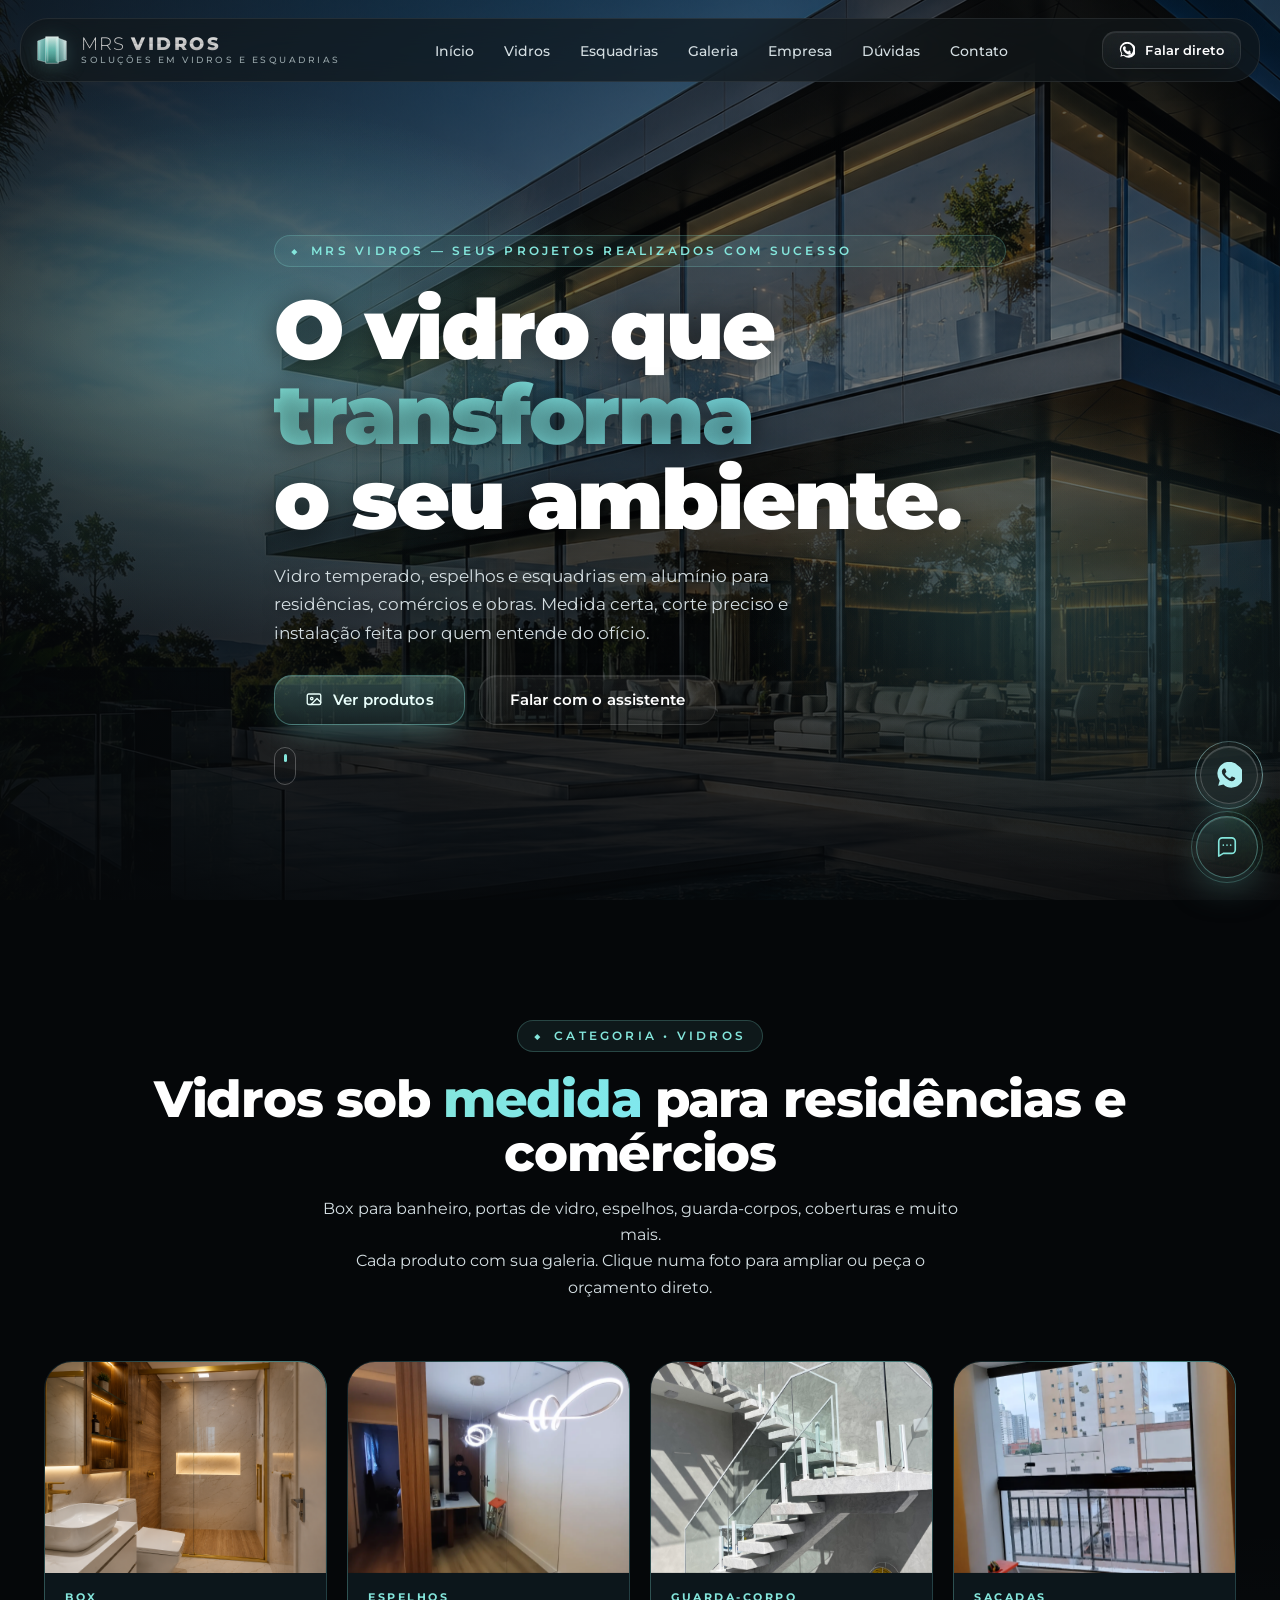
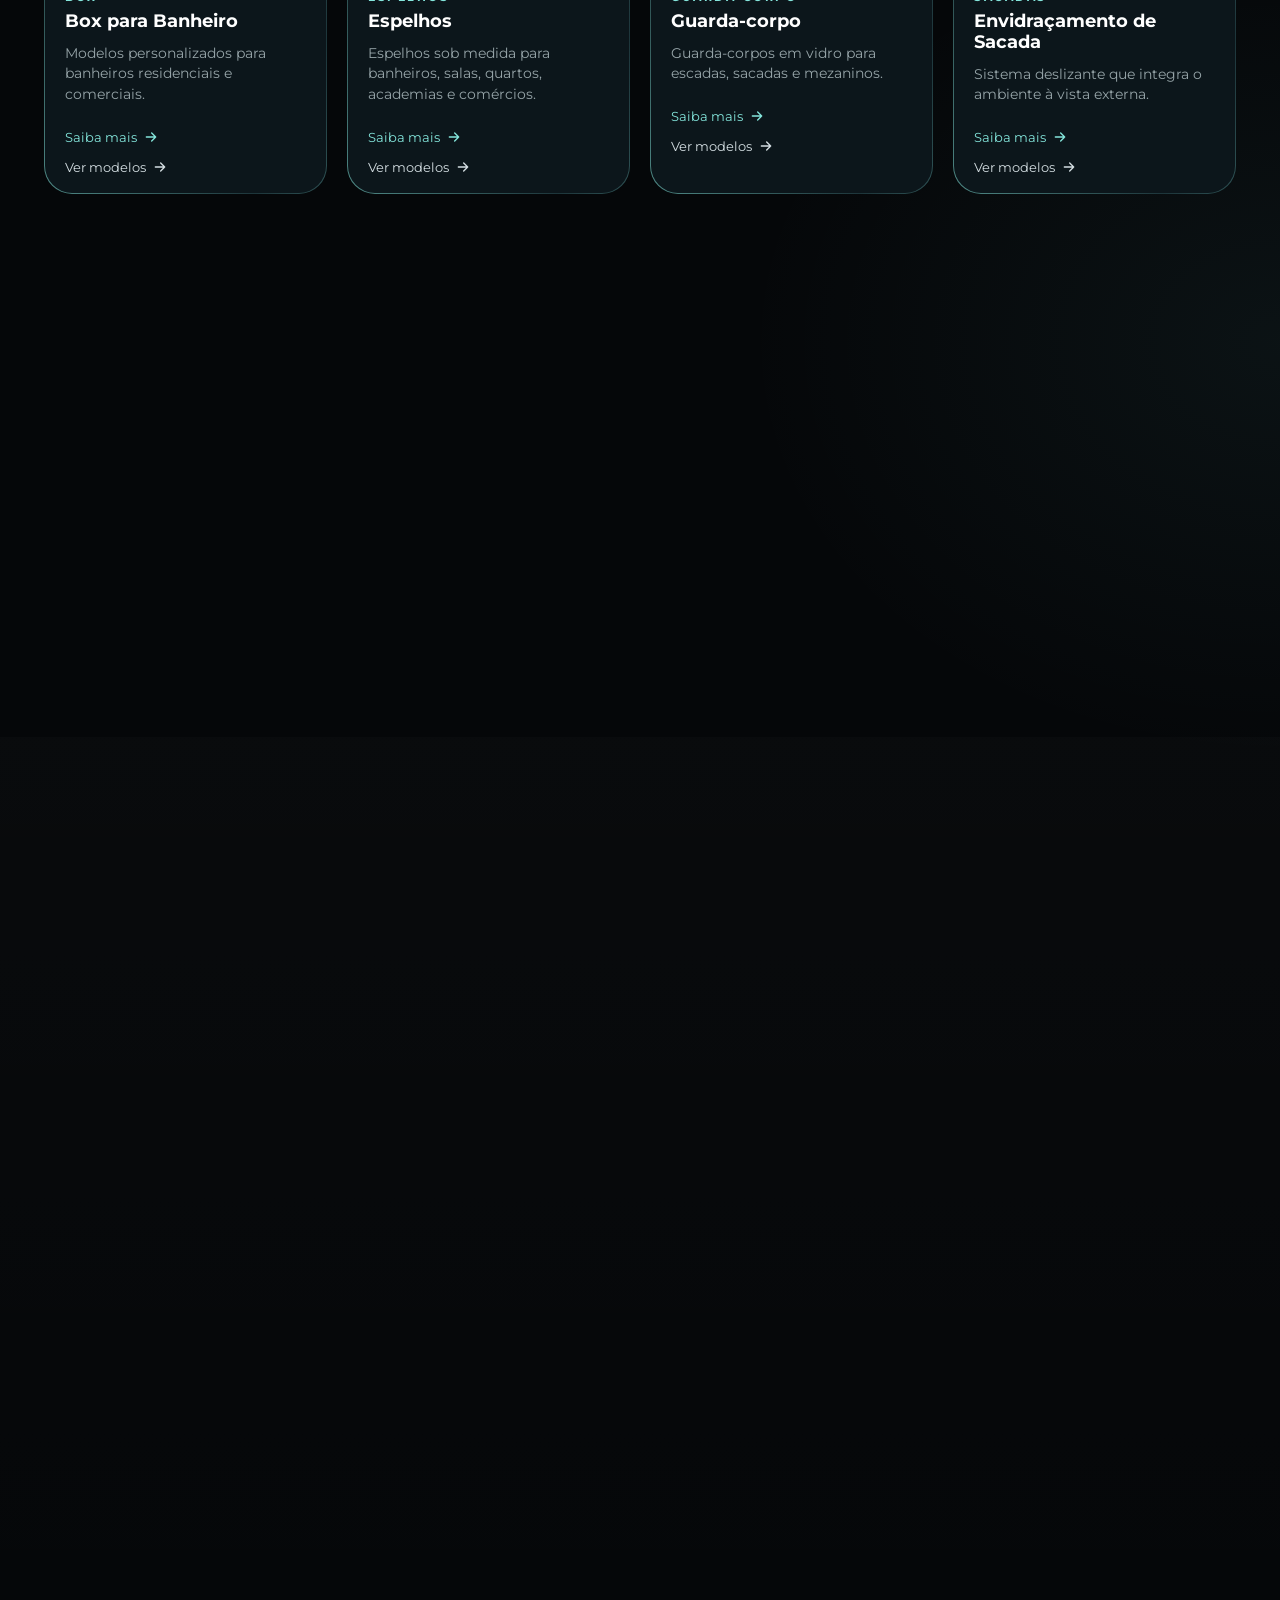
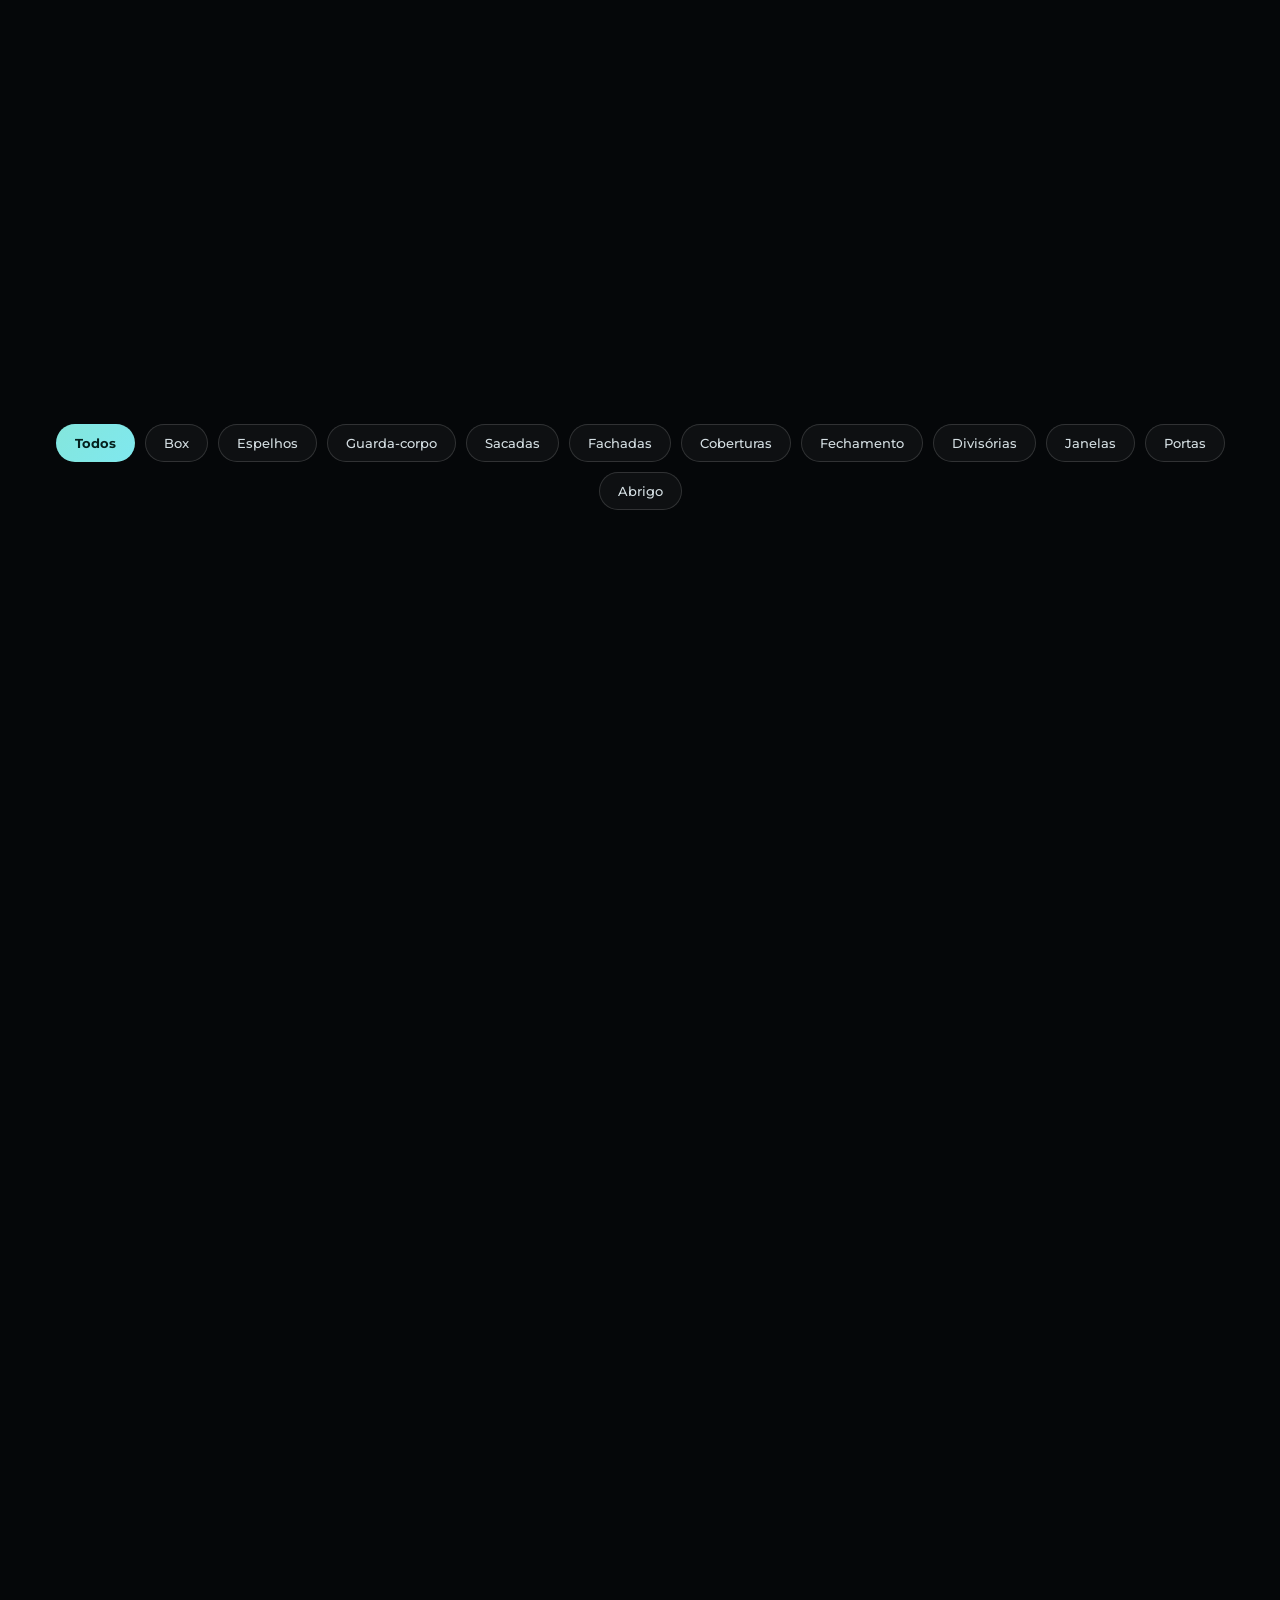
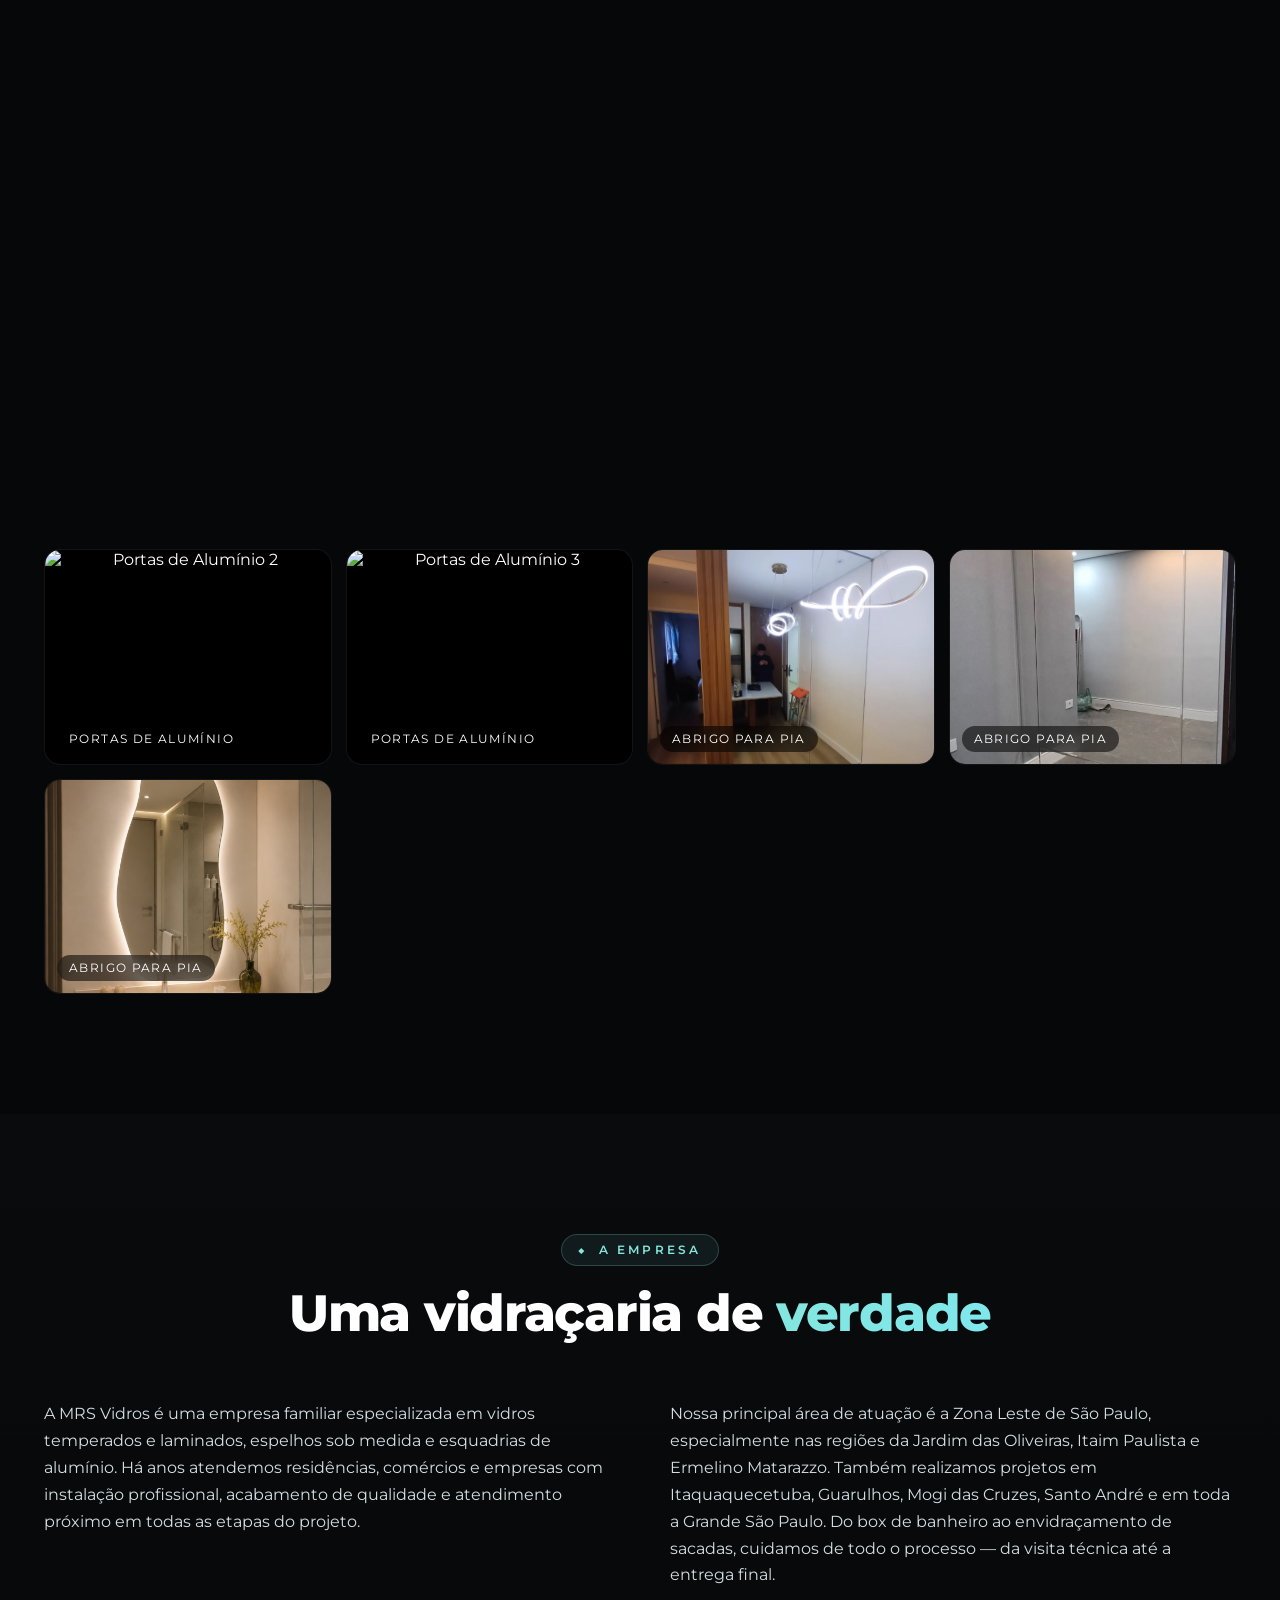
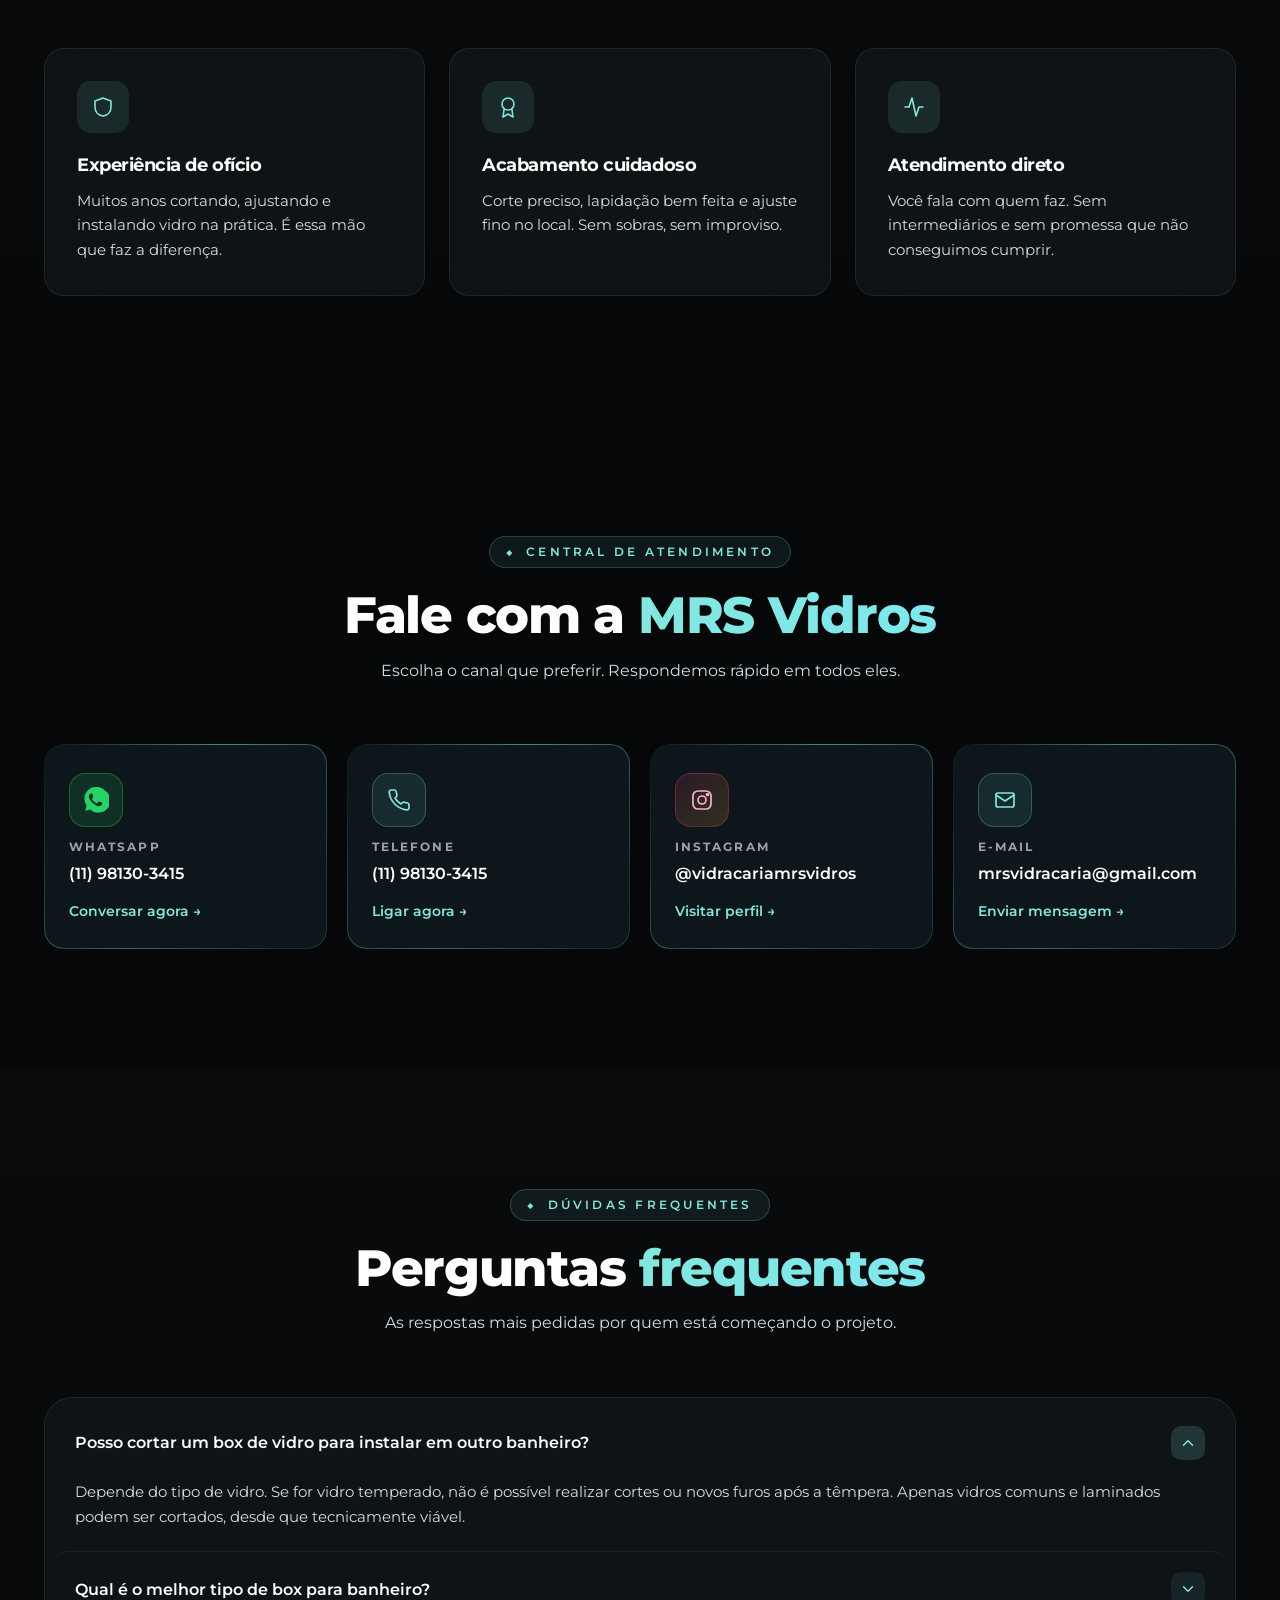
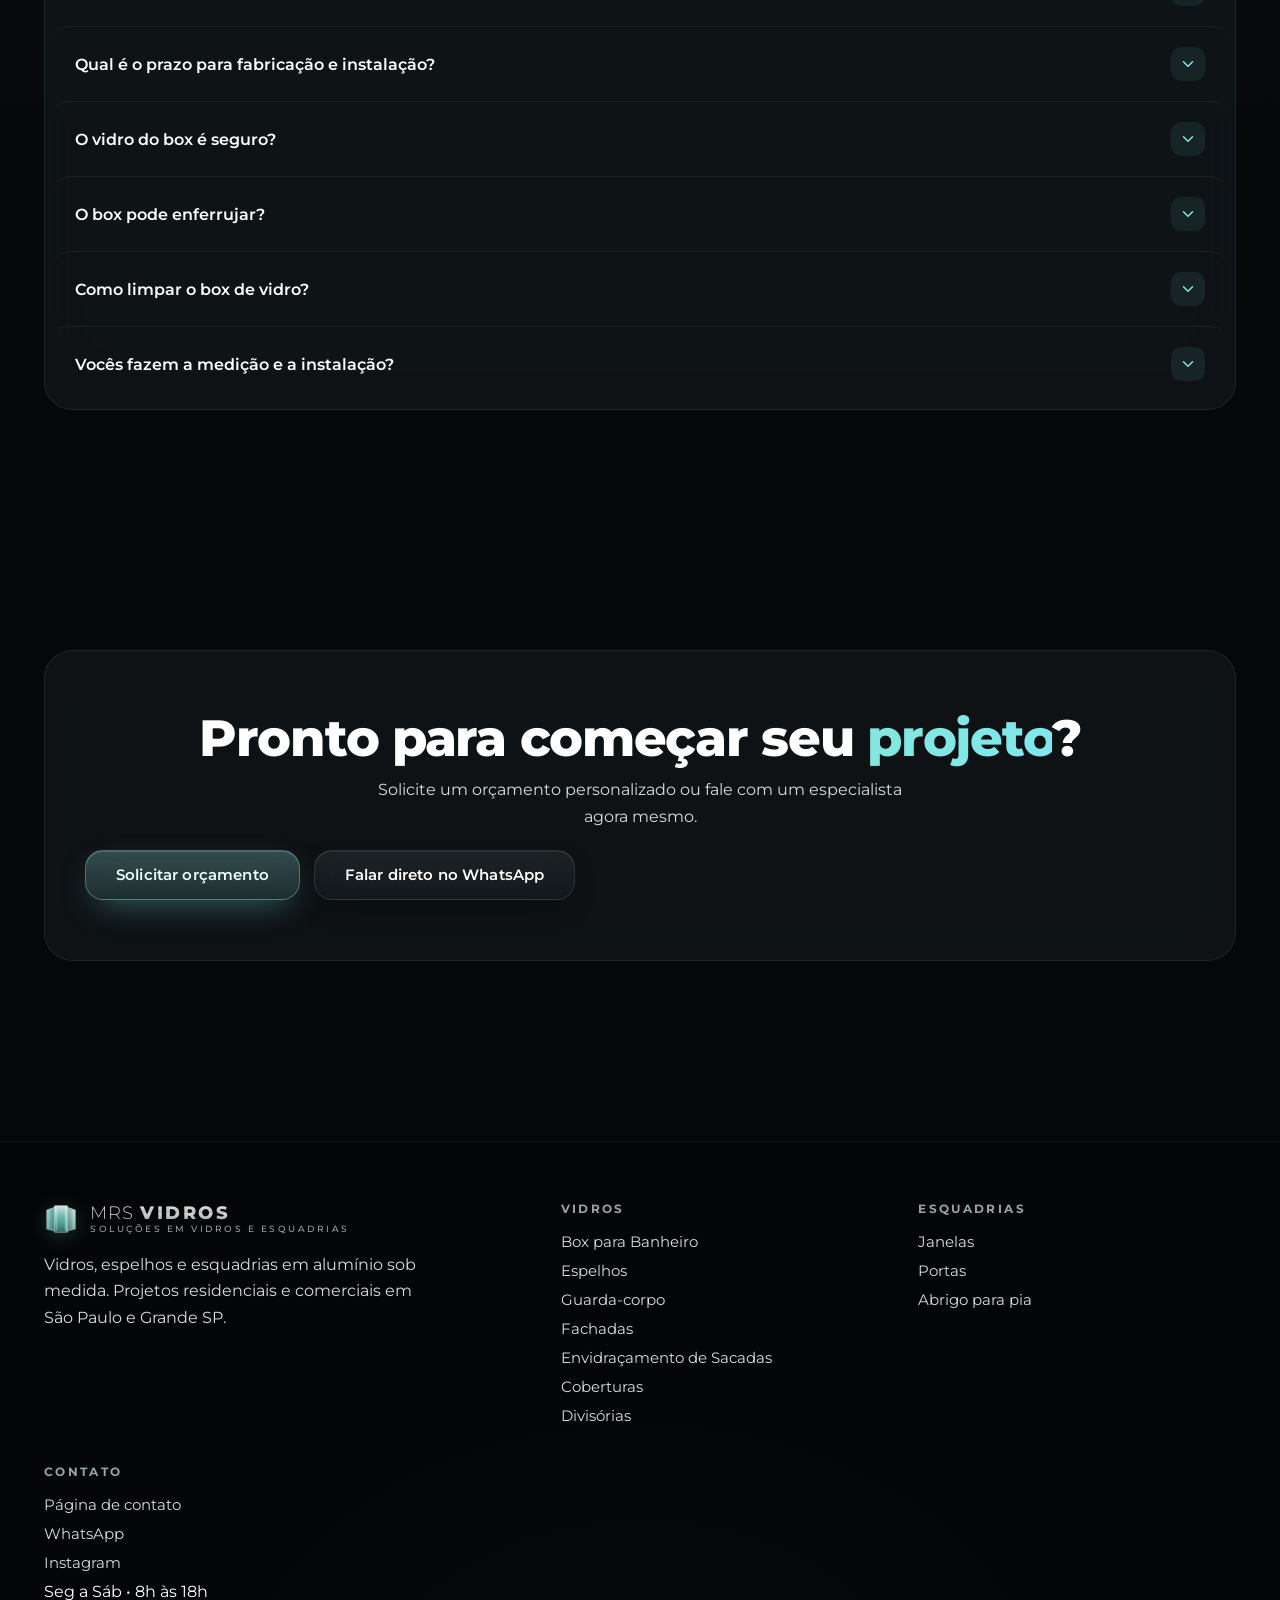
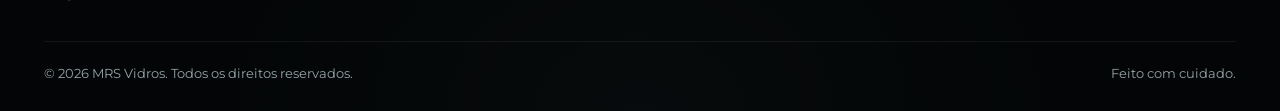
==== commit f99445ab: "Add files via upload" ====
--- a/index.html
+++ b/index.html
@@ -76,13 +76,15 @@
 ],
     "address": {"@type":"PostalAddress","addressLocality":"São Paulo","addressRegion":"SP","addressCountry":"BR"},
     "openingHoursSpecification": [
-       "@type":"OpeningHoursSpecification",
+       "openingHoursSpecification": [
+  {
+    "@type":"OpeningHoursSpecification",
     "dayOfWeek": [
       "Monday",
       "Tuesday",
       "Wednesday",
       "Thursday",
-      "Friday",
+      "Friday"
     ],
     "opens":"08:00",
     "closes":"18:00"
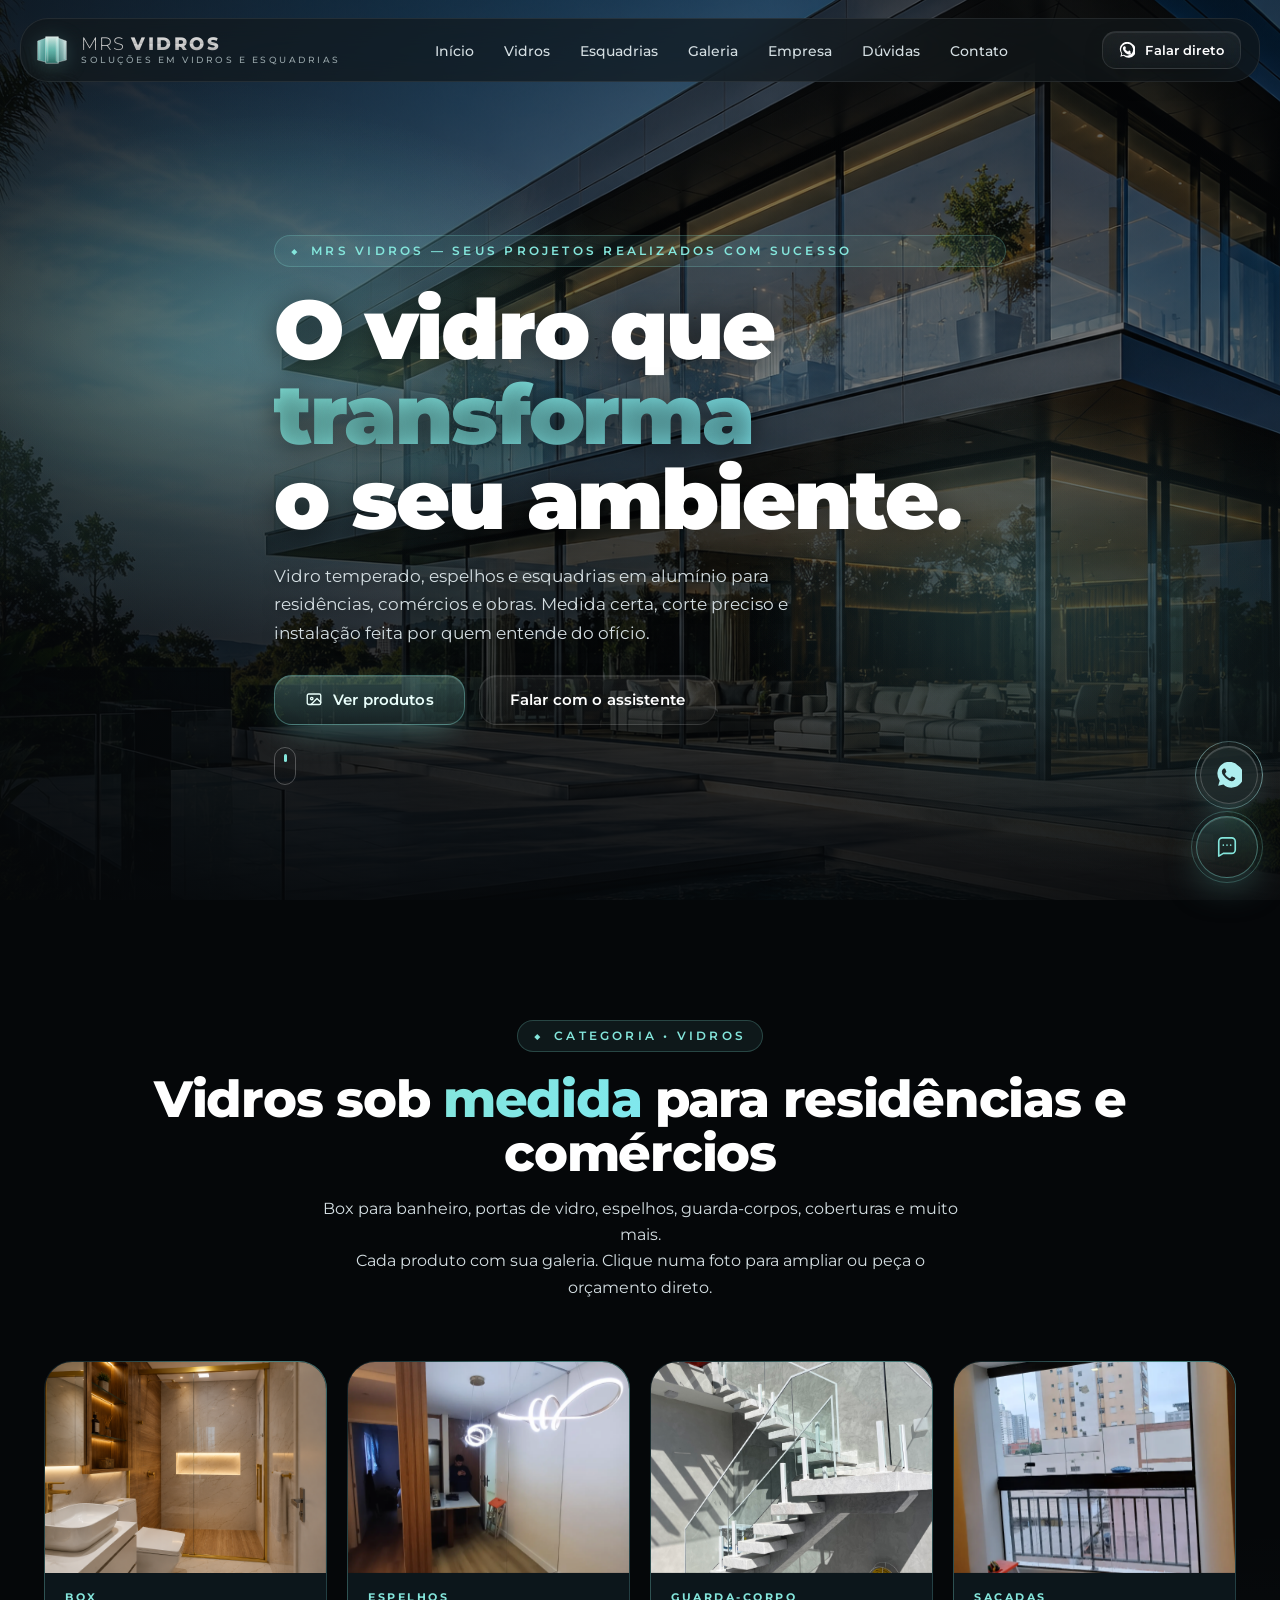
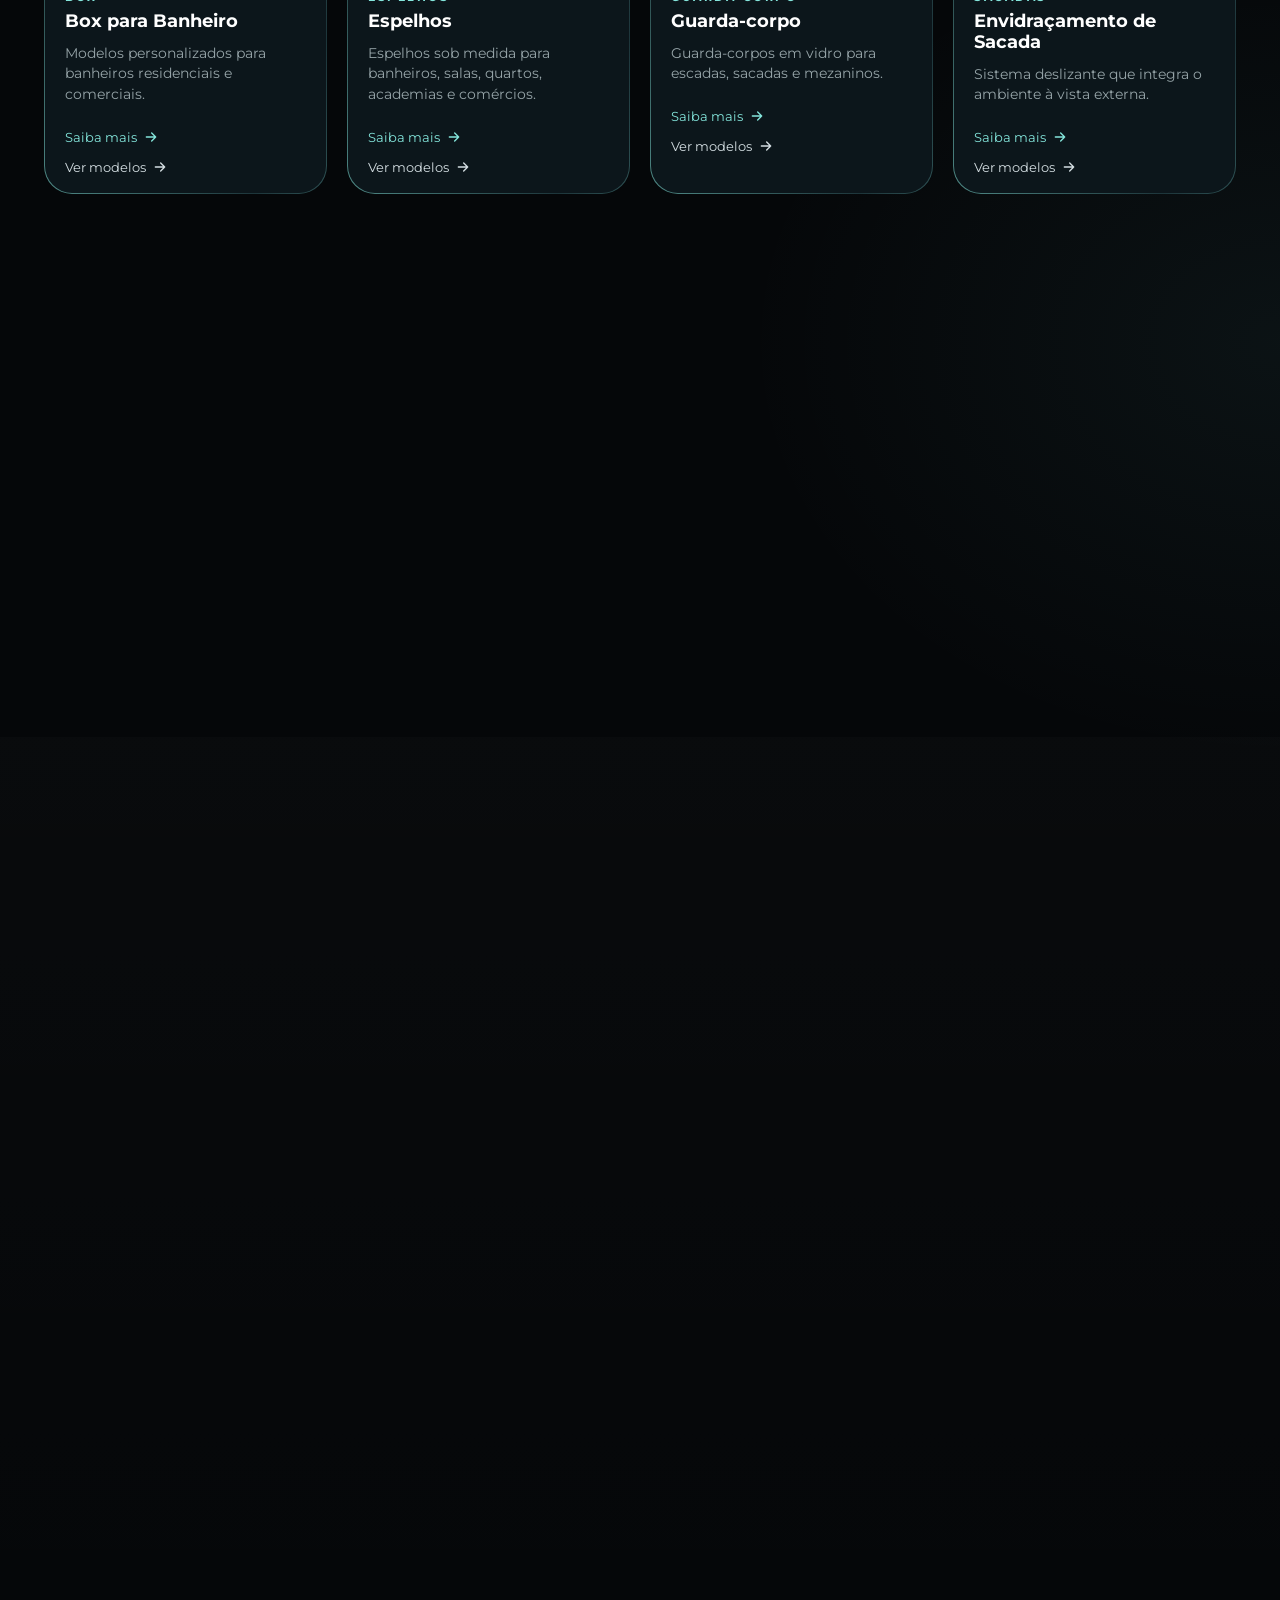
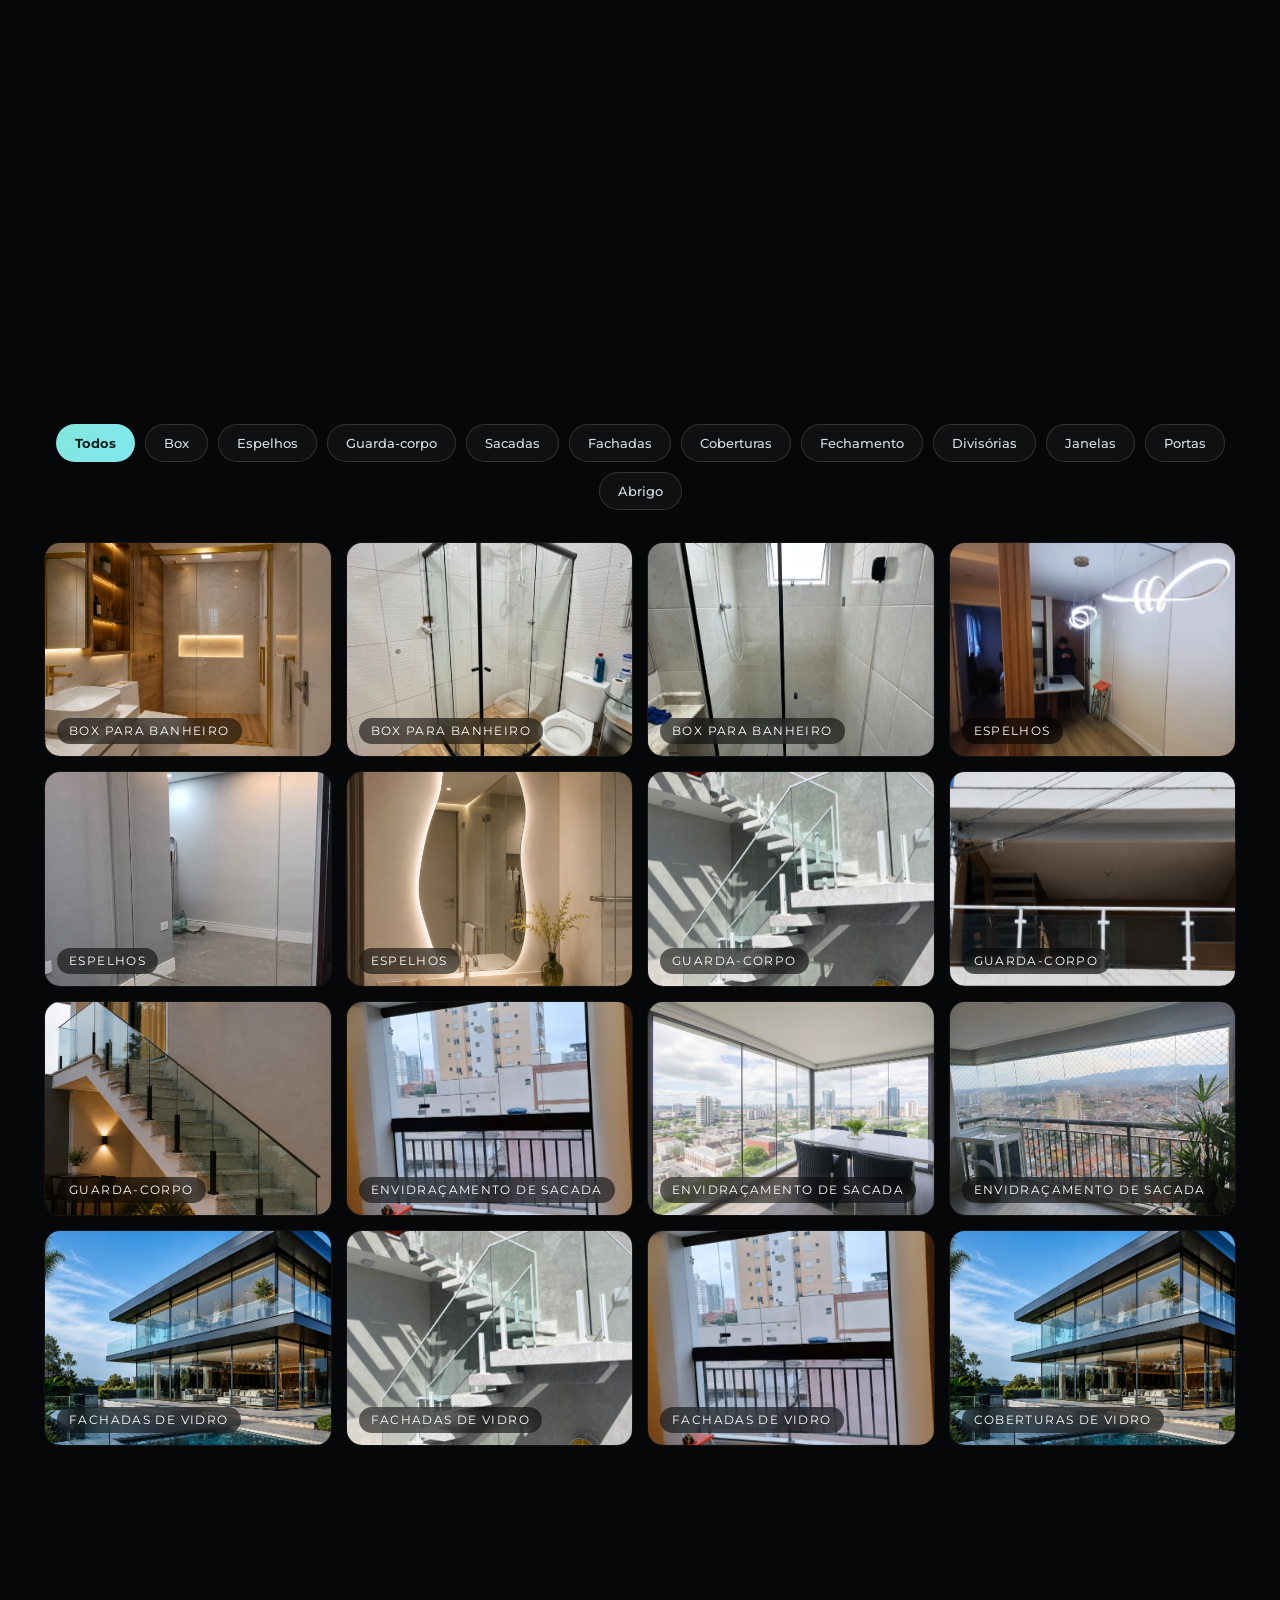
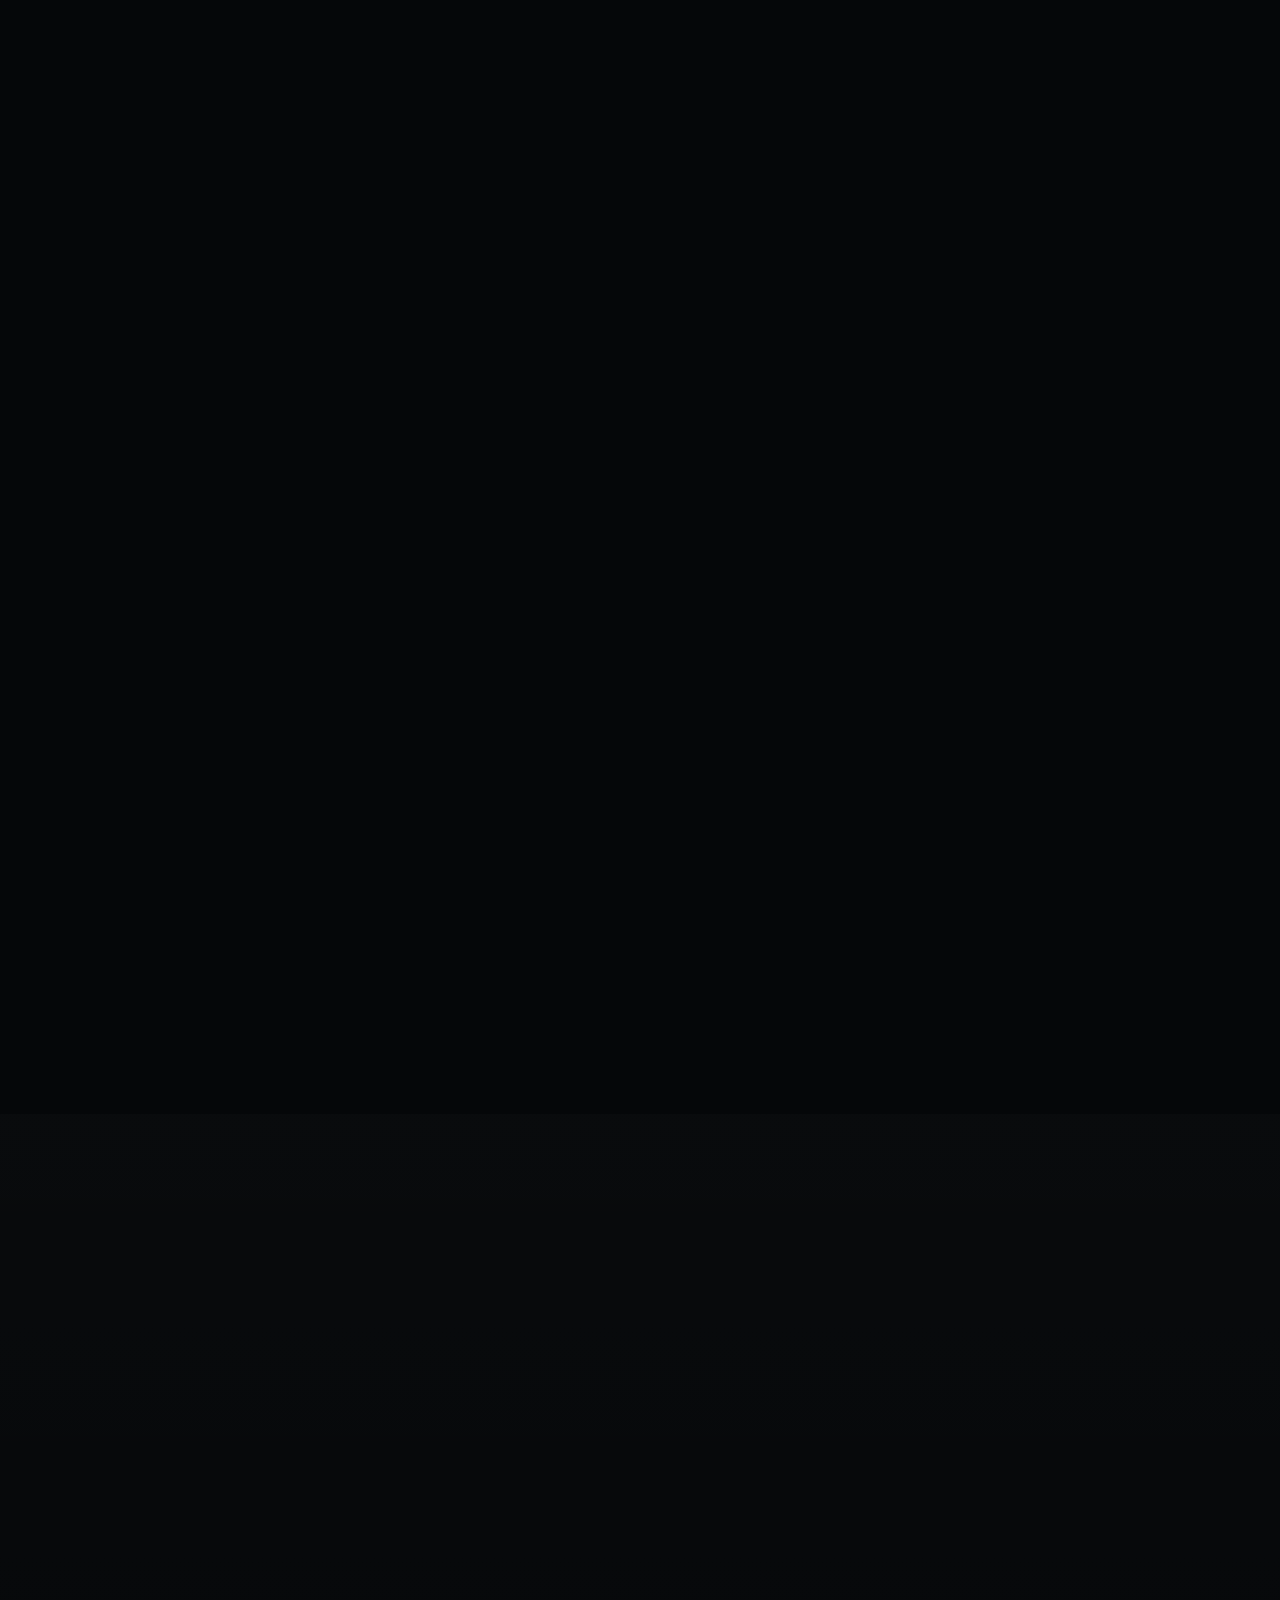
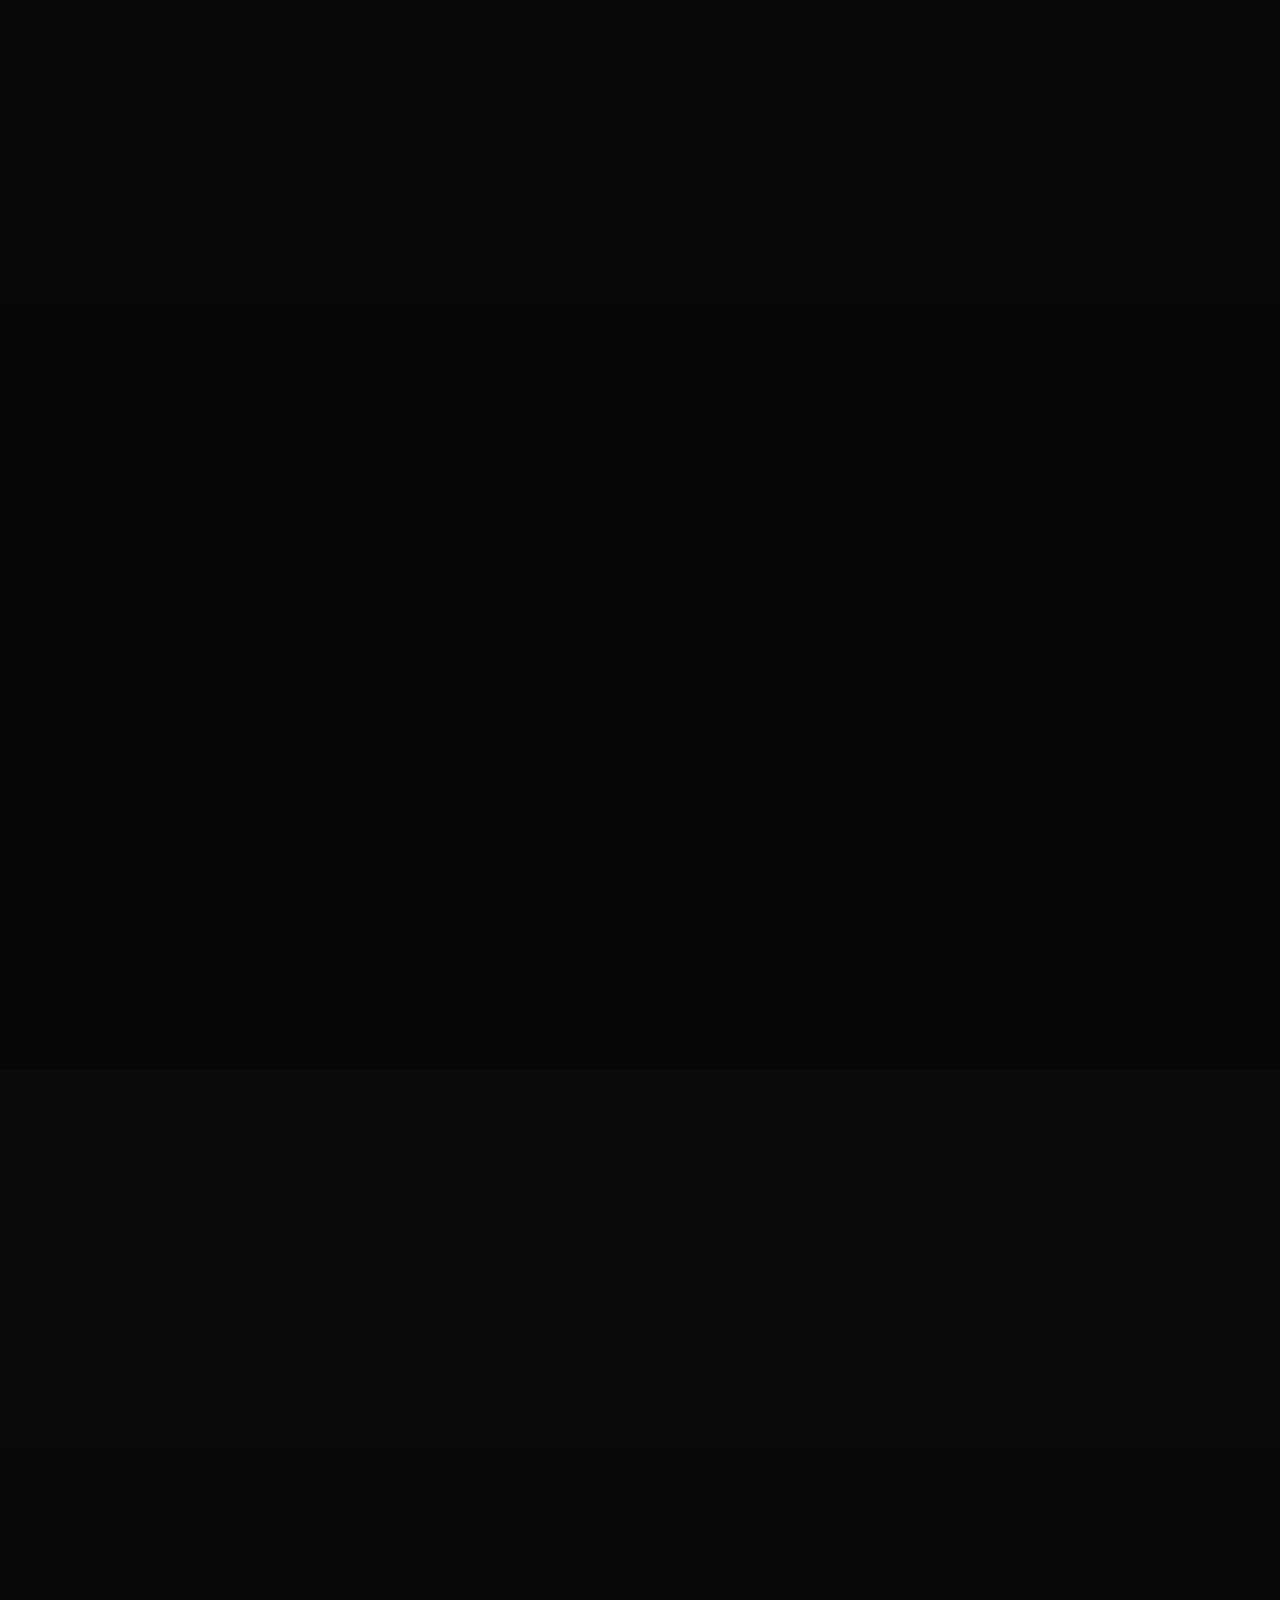
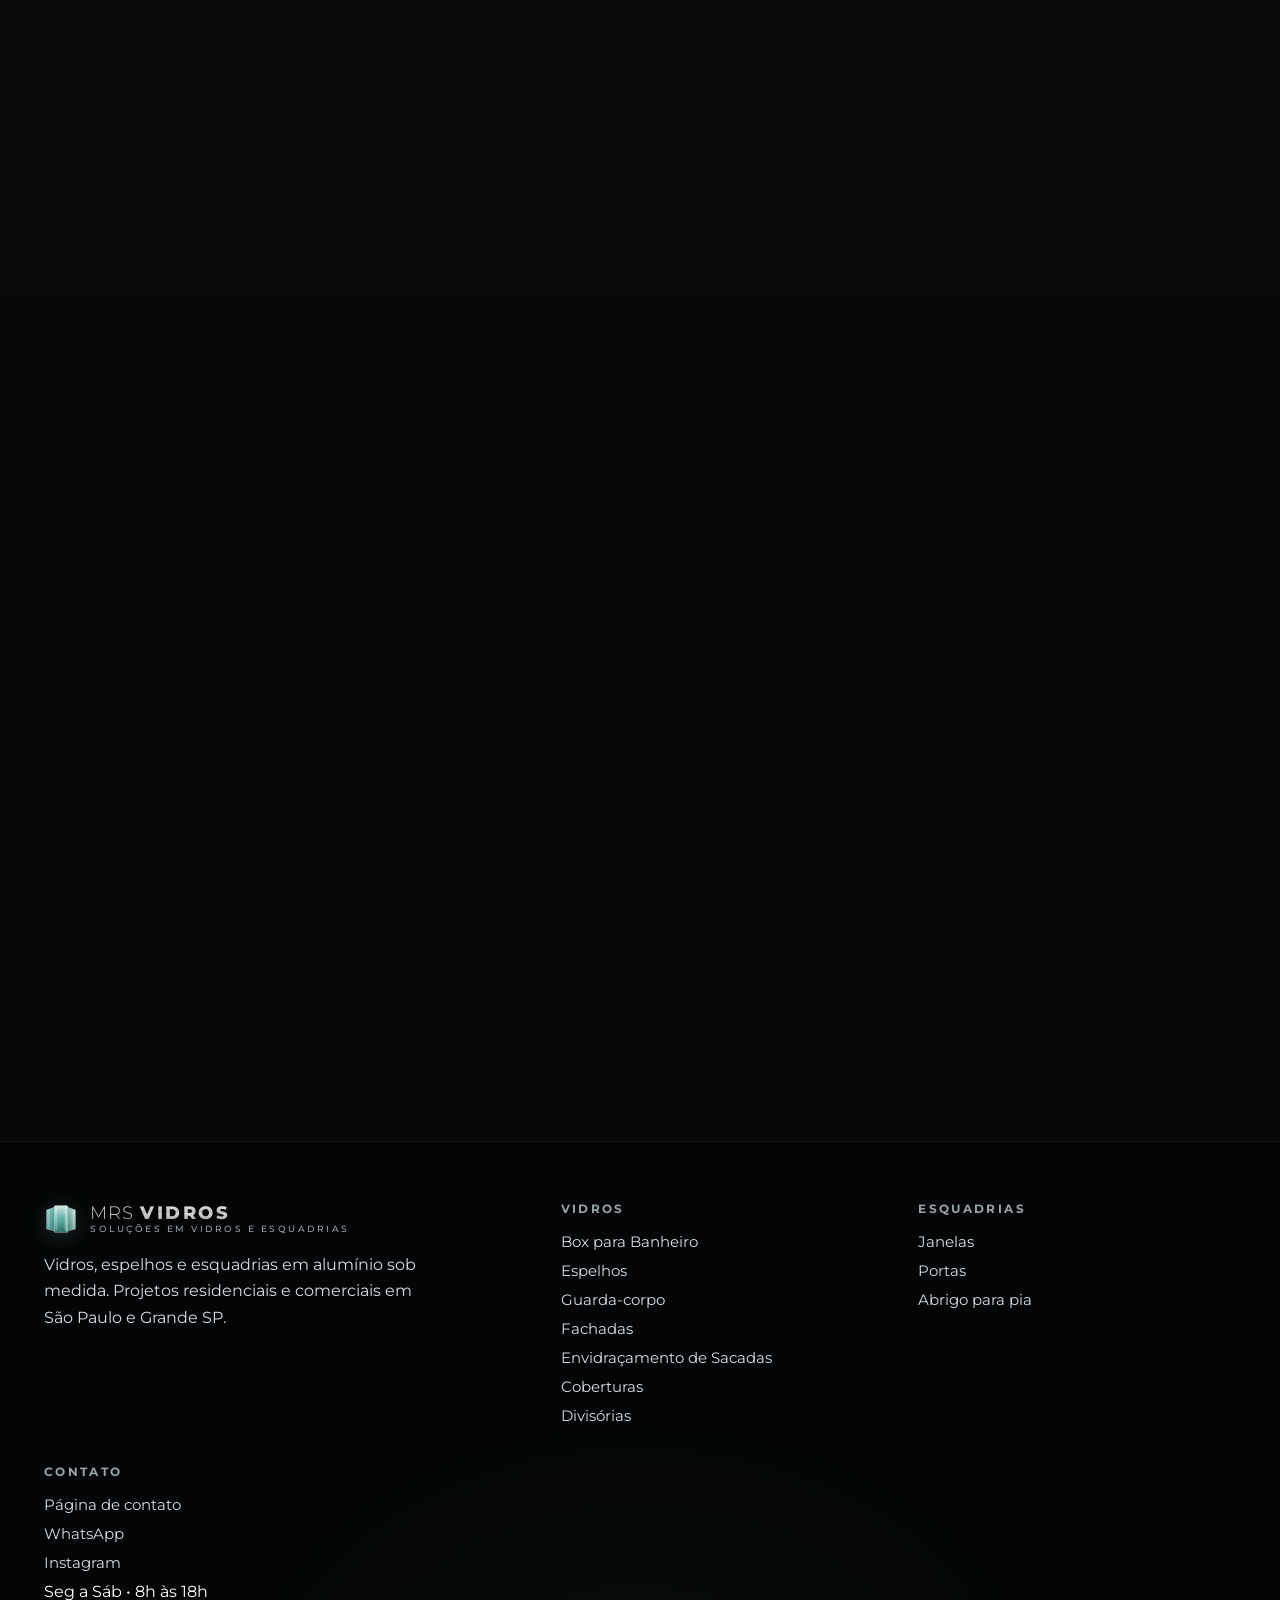
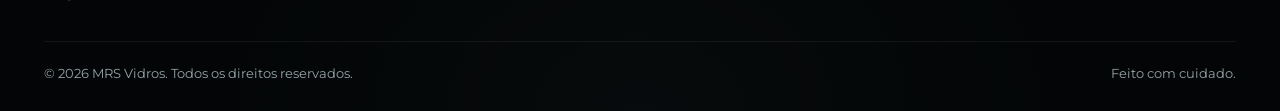
==== commit 18e90cef: "Add files via upload" ====
--- a/index.html
+++ b/index.html
@@ -76,7 +76,6 @@
 ],
     "address": {"@type":"PostalAddress","addressLocality":"São Paulo","addressRegion":"SP","addressCountry":"BR"},
     "openingHoursSpecification": [
-       "openingHoursSpecification": [
   {
     "@type":"OpeningHoursSpecification",
     "dayOfWeek": [
